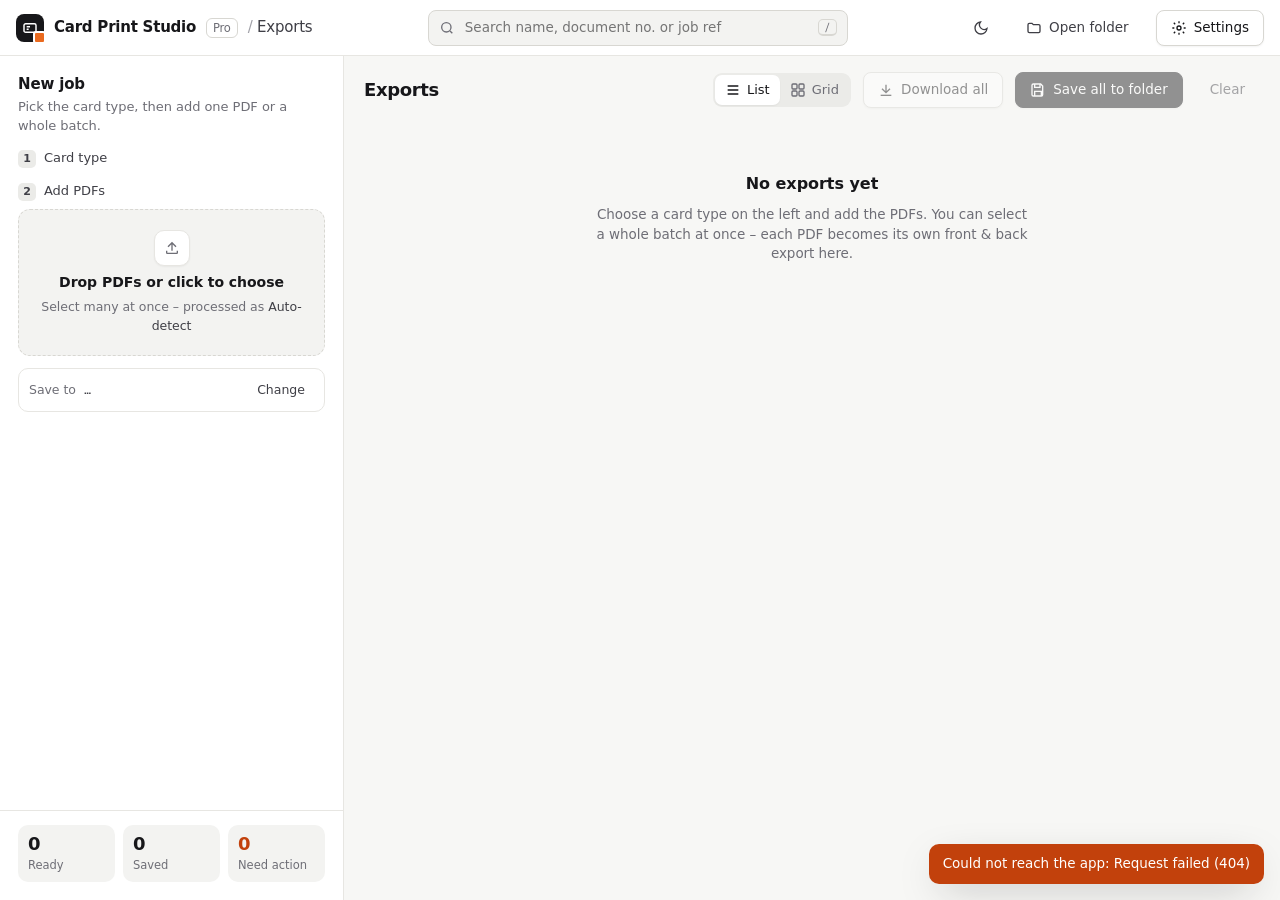
==== web/index.html @ 317885b3 "Card Print Studio: card makers, website, Epson/A4 printing plugins Customer documents, screenshots, " ====
<!doctype html>
<html lang="en">
<head>
<meta charset="utf-8">
<meta name="viewport" content="width=device-width, initial-scale=1">
<title>Card Print Studio</title>
<script>
  try { const t = localStorage.getItem('cps-theme'); if (t === 'light' || t === 'dark') document.documentElement.dataset.theme = t; } catch (e) {}
</script>
<link rel="preconnect" href="https://api.fontshare.com">
<link rel="stylesheet" href="https://api.fontshare.com/v2/css?f[]=general-sans@400,500,600&display=swap">
<link rel="preconnect" href="https://fonts.googleapis.com">
<link rel="stylesheet" href="https://fonts.googleapis.com/css2?family=Geist+Mono:wght@400;500&display=swap">
<style>
/* Card Print Studio - app shell.
   Neutral ink system, one brand accent (print orange) used for focus, active
   states and the brand mark only. 1px hairlines instead of heavy shadows,
   8px controls / 12px surfaces, General Sans + Geist Mono for numbers. */
:root {
  color-scheme: light;
  --bg: #f7f7f5; --surface: #ffffff; --surface-2: #f3f3f1; --surface-3: #ebebe8; --hover: #f5f5f3;
  --line: #e7e6e2; --line-2: #d8d7d2;
  --text: #17171a; --text-2: #3f3f46; --muted: #6e6e76; --faint: #a1a1a8;
  --primary: #17171a; --on-primary: #ffffff;
  --accent: #ea6a1f; --accent-soft: #fdf0e7; --ring: rgba(234, 106, 31, .35);
  --ok: #15803d; --err: #c2410c; --err-soft: #fff1ea; --warn: #a16207;
  --shadow-1: 0 1px 2px rgba(23, 23, 26, .05);
  --shadow-2: 0 1px 2px rgba(23, 23, 26, .04), 0 6px 20px -8px rgba(23, 23, 26, .14);
  --shadow-3: 0 12px 40px -12px rgba(23, 23, 26, .35);
  --font: "General Sans", ui-sans-serif, system-ui, "Segoe UI", sans-serif;
  --mono: "Geist Mono", ui-monospace, Consolas, monospace;
  --r-ctl: 8px; --r-sur: 12px;
}
@media (prefers-color-scheme: dark) { :root:not([data-theme="light"]) {
  color-scheme: dark;
  --bg: #0c0c0d; --surface: #141416; --surface-2: #1a1a1d; --surface-3: #232327; --hover: #1c1c20;
  --line: #26262b; --line-2: #34343a;
  --text: #ededee; --text-2: #d1d1d6; --muted: #9c9ca5; --faint: #6c6c74;
  --primary: #ededee; --on-primary: #111113;
  --accent: #f4812f; --accent-soft: #2b1a0f; --ring: rgba(244, 129, 47, .4);
  --ok: #4ade80; --err: #fb923c; --err-soft: #2a1710; --warn: #facc15;
  --shadow-1: 0 1px 0 rgba(0, 0, 0, .3); --shadow-2: 0 1px 0 rgba(0,0,0,.3), 0 8px 24px -10px rgba(0,0,0,.6); --shadow-3: 0 16px 48px -12px rgba(0,0,0,.8);
} }
:root[data-theme="dark"] {
  color-scheme: dark;
  --bg: #0c0c0d; --surface: #141416; --surface-2: #1a1a1d; --surface-3: #232327; --hover: #1c1c20;
  --line: #26262b; --line-2: #34343a;
  --text: #ededee; --text-2: #d1d1d6; --muted: #9c9ca5; --faint: #6c6c74;
  --primary: #ededee; --on-primary: #111113;
  --accent: #f4812f; --accent-soft: #2b1a0f; --ring: rgba(244, 129, 47, .4);
  --ok: #4ade80; --err: #fb923c; --err-soft: #2a1710; --warn: #facc15;
  --shadow-1: 0 1px 0 rgba(0, 0, 0, .3); --shadow-2: 0 1px 0 rgba(0,0,0,.3), 0 8px 24px -10px rgba(0,0,0,.6); --shadow-3: 0 16px 48px -12px rgba(0,0,0,.8);
}
* { box-sizing: border-box; }
html, body { margin: 0; height: 100%; }
body { background: var(--bg); color: var(--text); font: 14px/1.45 var(--font); letter-spacing: -.003em;
       -webkit-font-smoothing: antialiased; }
button, input { font: inherit; color: inherit; }
button { cursor: pointer; }
:focus-visible { outline: 2px solid var(--accent); outline-offset: 2px; }
.mono { font-family: var(--mono); font-feature-settings: "zero"; }
[hidden] { display: none !important; }
svg.i { width: 16px; height: 16px; flex: none; }

/* ---------- buttons ---------- */
.btn { display: inline-flex; align-items: center; justify-content: center; gap: 7px; height: 36px; padding: 0 14px;
       border-radius: var(--r-ctl); border: 1px solid var(--line-2); background: var(--surface); color: var(--text);
       font-weight: 500; font-size: 13.5px; white-space: nowrap; box-shadow: var(--shadow-1);
       transition: background .12s, border-color .12s, box-shadow .12s, transform .06s; }
.btn:hover { background: var(--hover); border-color: var(--line-2); }
.btn:active { transform: translateY(.5px); }
.btn.primary { background: var(--primary); color: var(--on-primary); border-color: var(--primary); }
.btn.primary:hover { opacity: .9; background: var(--primary); }
.btn.quiet { border-color: transparent; background: transparent; box-shadow: none; color: var(--text-2); }
.btn.quiet:hover { background: var(--surface-3); }
.btn.icon { width: 36px; padding: 0; }
.btn.lg { height: 40px; padding: 0 16px; font-size: 14px; }
.btn.lg.icon { width: 40px; }
.btn:disabled { opacity: .45; pointer-events: none; }
.kbd { font: 11px var(--mono); color: var(--muted); border: 1px solid var(--line-2); border-bottom-width: 2px; border-radius: 5px; padding: 0 5px; }

/* ---------- shell ---------- */
.app { height: 100vh; display: grid; grid-template-rows: 56px minmax(0, 1fr); }
.topbar { display: flex; align-items: center; gap: 12px; padding: 0 16px; border-bottom: 1px solid var(--line); background: var(--surface); }
.brand { display: flex; align-items: center; gap: 10px; font-weight: 600; font-size: 15px; letter-spacing: -.015em; min-width: 0; }
.mark { width: 28px; height: 28px; border-radius: 8px; background: var(--primary); display: grid; place-items: center; position: relative; flex: none; }
.mark::after { content: ""; position: absolute; right: -2px; bottom: -2px; width: 9px; height: 9px; border-radius: 3px; background: var(--accent); border: 2px solid var(--surface); }
.mark svg { width: 16px; height: 16px; color: var(--on-primary); }
.plan { font-size: 11.5px; font-weight: 500; color: var(--muted); border: 1px solid var(--line-2); border-radius: 6px; padding: 0 6px; line-height: 18px; }
.crumb { color: var(--faint); font-weight: 400; }
.crumb b { color: var(--text-2); font-weight: 500; }
.topbar .grow { flex: 1; }
.search { display: flex; align-items: center; gap: 8px; height: 36px; width: min(420px, 38vw); padding: 0 10px;
          border: 1px solid var(--line-2); border-radius: var(--r-ctl); background: var(--surface-2); color: var(--muted); }
.search input { flex: 1; min-width: 0; border: 0; outline: 0; background: transparent; color: var(--text); font-size: 13.5px; }
.search:focus-within { border-color: var(--accent); box-shadow: 0 0 0 3px var(--ring); background: var(--surface); }

.body { display: grid; grid-template-columns: 344px minmax(0, 1fr); min-height: 0; }
.side { border-right: 1px solid var(--line); background: var(--surface); overflow: auto; display: flex; flex-direction: column; }
.main { min-width: 0; min-height: 0; display: flex; flex-direction: column; }

/* ---------- side: new job ---------- */
.sec { padding: 18px 18px 6px; }
.sec h2 { margin: 0 0 2px; font-size: 15px; font-weight: 600; letter-spacing: -.01em; }
.sec .lead { margin: 0 0 14px; color: var(--muted); font-size: 13px; }
.step { display: flex; align-items: center; gap: 8px; margin: 14px 0 8px; font-size: 13px; font-weight: 500; color: var(--text-2); }
.step .n { width: 18px; height: 18px; border-radius: 5px; background: var(--surface-3); color: var(--text-2); display: grid; place-items: center; font-size: 11px; font-weight: 600; }
.auto { display: flex; align-items: center; gap: 12px; width: 100%; padding: 9px 10px; border-radius: 10px; border: 1px solid var(--line);
        background: var(--surface); text-align: left; position: relative; }
.auto .ic { width: 36px; height: 36px; border-radius: 9px; overflow: hidden; flex: none; }
.auto .ic svg { width: 36px; height: 36px; display: block; }
.auto b { display: block; font-size: 13.5px; font-weight: 600; }
.auto small { display: block; font-size: 12px; color: var(--muted); }
.group { margin: 12px 0 6px; font-size: 12px; color: var(--muted); }
.tiles { display: grid; grid-template-columns: repeat(3, minmax(0, 1fr)); gap: 8px; }
.tile { display: grid; justify-items: center; gap: 7px; padding: 10px 4px 9px; border-radius: 10px; border: 1px solid var(--line);
        background: var(--surface); position: relative; }
.tile .ic { width: 48px; height: 48px; border-radius: 12px; overflow: hidden; box-shadow: var(--shadow-1); }
.tile .ic svg { width: 48px; height: 48px; display: block; }
.tile b { font-size: 12.5px; font-weight: 600; line-height: 1.2; text-align: center; }
.tile:hover, .auto:hover { border-color: var(--line-2); background: var(--hover); }
.pick[aria-checked="true"] { border-color: var(--text); box-shadow: 0 0 0 1px var(--text); background: var(--surface); }
.pick .tick { position: absolute; top: 6px; right: 6px; width: 16px; height: 16px; border-radius: 50%; background: var(--text); color: var(--surface);
              display: none; place-items: center; }
.auto .tick { top: 50%; right: 10px; transform: translateY(-50%); }
.pick[aria-checked="true"] .tick { display: grid; }
.tick svg { width: 10px; height: 10px; }

.drop { display: grid; justify-items: center; gap: 6px; padding: 20px 14px; border: 1.5px dashed var(--line-2); border-radius: 12px;
        background: var(--surface-2); text-align: center; cursor: pointer; transition: border-color .12s, background .12s; }
.drop:hover, .drop.over { border-color: var(--accent); background: var(--accent-soft); }
.drop .up { width: 36px; height: 36px; border-radius: 10px; background: var(--surface); border: 1px solid var(--line); display: grid; place-items: center; box-shadow: var(--shadow-1); }
.drop b { font-weight: 600; font-size: 14px; }
.drop span { font-size: 12.5px; color: var(--muted); }
.drop .as { color: var(--text-2); font-weight: 500; }
.dest { display: flex; align-items: center; gap: 8px; margin-top: 12px; padding: 8px 10px; border: 1px solid var(--line); border-radius: 10px; font-size: 12.5px; }
.dest .p { flex: 1; min-width: 0; font: 12px var(--mono); color: var(--text-2); white-space: nowrap; overflow: hidden; text-overflow: ellipsis; direction: rtl; text-align: left; }
.dest .lbl { color: var(--muted); }
.auto-on { font-size: 11.5px; color: var(--ok); font-weight: 500; }
.session { margin-top: auto; padding: 14px 18px 18px; border-top: 1px solid var(--line); display: grid; grid-template-columns: repeat(3, 1fr); gap: 8px; }
.stat { padding: 8px 10px; border-radius: 10px; background: var(--surface-2); }
.stat b { display: block; font: 600 18px var(--font); letter-spacing: -.02em; }
.stat span { font-size: 11.5px; color: var(--muted); }
.stat.attn b { color: var(--err); }
button.stat { border: 0; text-align: left; }

/* ---------- main: toolbar ---------- */
.mhead { display: flex; align-items: center; gap: 12px; padding: 16px 20px 0; flex-wrap: wrap; }
.mhead h1 { margin: 0; font-size: 18px; font-weight: 600; letter-spacing: -.02em; }
.mhead .count { color: var(--muted); font-size: 13px; }
.mhead .grow { flex: 1; }
.tabs { display: flex; gap: 2px; padding: 12px 20px 0; border-bottom: 1px solid var(--line); overflow-x: auto; scrollbar-width: none; }
.tab { border: 0; background: none; padding: 8px 10px 10px; font-size: 13px; color: var(--muted); font-weight: 500; position: relative; white-space: nowrap;
       display: inline-flex; gap: 6px; align-items: center; border-radius: 6px 6px 0 0; }
.tab:hover { color: var(--text); }
.tab .c { font: 11.5px var(--mono); color: var(--faint); }
.tab[aria-selected="true"] { color: var(--text); }
.tab[aria-selected="true"]::after { content: ""; position: absolute; left: 8px; right: 8px; bottom: -1px; height: 2px; background: var(--text); border-radius: 2px; }
.seg { display: inline-flex; padding: 2px; border-radius: 9px; background: var(--surface-3); }
.seg button { border: 0; background: transparent; height: 30px; padding: 0 10px; border-radius: 7px; color: var(--muted); display: inline-flex; gap: 6px; align-items: center; font-size: 13px; font-weight: 500; }
.seg button[aria-pressed="true"] { background: var(--surface); color: var(--text); box-shadow: var(--shadow-1); }
.scroller { flex: 1; min-height: 0; overflow: auto; padding: 0 20px 24px; }

/* ---------- list (table) ---------- */
.table { margin-top: 12px; border: 1px solid var(--line); border-radius: var(--r-sur); background: var(--surface); overflow: hidden; box-shadow: var(--shadow-1); }
.cols, .row { display: grid; grid-template-columns: minmax(150px, 2fr) minmax(0, .9fr) minmax(150px, 1fr) minmax(142px, 1.1fr) 112px var(--acts-w, 312px); align-items: center; gap: 14px; padding: 0 14px; }
.cols { height: 36px; font-size: 12px; color: var(--muted); font-weight: 500; background: var(--surface-2); border-bottom: 1px solid var(--line); position: sticky; top: 0; z-index: 2; }
.row { min-height: 72px; border-bottom: 1px solid var(--line); }
.row:last-child { border-bottom: 0; }
.row:hover { background: var(--hover); }
.holder { display: flex; align-items: center; gap: 12px; min-width: 0; }
.ava { width: 40px; height: 40px; border-radius: 50%; flex: none; position: relative; background: var(--surface-3); display: grid; place-items: center;
       font-weight: 600; font-size: 14px; color: var(--text-2); }
.ava img { width: 100%; height: 100%; border-radius: 50%; object-fit: cover; display: block; }
.ava .tb { position: absolute; right: -3px; bottom: -3px; width: 18px; height: 18px; border-radius: 5px; overflow: hidden; box-shadow: 0 0 0 2px var(--surface); }
.ava .tb svg { width: 18px; height: 18px; display: block; }
.ava.sq { border-radius: 10px; overflow: hidden; }
.ava.sq svg { width: 40px; height: 40px; }
.who { min-width: 0; }
.who b { display: block; font-weight: 600; font-size: 14px; white-space: nowrap; overflow: hidden; text-overflow: ellipsis; }
.who b.unk { color: var(--muted); font-weight: 500; }
.who small { display: block; color: var(--muted); font-size: 12px; white-space: nowrap; overflow: hidden; text-overflow: ellipsis; }
.chip { max-width: 100%; overflow: hidden; display: inline-flex; align-items: center; gap: 6px; height: 22px; padding: 0 8px; border-radius: 6px; border: 1px solid var(--line); font-size: 12px; font-weight: 500; color: var(--text-2); background: var(--surface); white-space: nowrap; }
.chip i { width: 7px; height: 7px; border-radius: 2px; }
.docno { font: 13px var(--mono); color: var(--text-2); white-space: nowrap; overflow: hidden; text-overflow: ellipsis; display: block; }
.docno .l { font: 11.5px var(--font); color: var(--muted); margin-right: 6px; }
.ref { white-space: nowrap; max-width: 100%; overflow: hidden; display: inline-flex; align-items: center; gap: 4px; font: 12.5px var(--mono); color: var(--text-2); border: 0; background: none; padding: 2px 4px; margin-left: -4px; border-radius: 5px; }
.ref:hover { background: var(--surface-3); }
.ref svg { width: 12px; height: 12px; color: var(--faint); }
.when { font-size: 12.5px; color: var(--muted); white-space: nowrap; }
.acts { display: flex; gap: 6px; justify-content: flex-end; align-items: center; }
.saved-tag { font-size: 11.5px; color: var(--ok); font-weight: 500; display: inline-flex; align-items: center; gap: 4px; }

/* thumbnail with flip */
.flip { position: relative; aspect-ratio: 1016 / 638; perspective: 900px; border-radius: 6px; cursor: zoom-in; }
.flip .in { position: absolute; inset: 0; transform-style: preserve-3d; transition: transform .45s cubic-bezier(.2, .7, .2, 1); }
.flip.back .in { transform: rotateY(180deg); }
.flip .face { position: absolute; inset: 0; backface-visibility: hidden; border-radius: inherit; overflow: hidden; border: 1px solid var(--line); background: var(--surface-3); }
.flip .face img { width: 100%; height: 100%; object-fit: cover; display: block; }
.flip .face.b { transform: rotateY(180deg); }
.flip .tools { position: absolute; inset: auto 6px 6px auto; display: flex; gap: 4px; opacity: 0; transition: opacity .15s; z-index: 2; }
.flip:hover .tools, .flip:focus-within .tools { opacity: 1; }
@media (hover: none) { .flip .tools { opacity: 1; } }
.ft { height: 26px; padding: 0 8px; border-radius: 6px; border: 0; background: rgba(17, 17, 19, .78); color: #fff; font-size: 11.5px; font-weight: 500;
      display: inline-flex; align-items: center; gap: 5px; backdrop-filter: blur(6px); }
.ft:hover { background: rgba(17, 17, 19, .92); }
.ft svg { width: 13px; height: 13px; }
.side-tag { position: absolute; left: 6px; top: 6px; z-index: 2; height: 18px; padding: 0 6px; border-radius: 5px; font-size: 10.5px; font-weight: 600;
            background: rgba(17, 17, 19, .7); color: #fff; display: inline-flex; align-items: center; pointer-events: none; }
.row .flip { width: 112px; }
.flip.sheet { aspect-ratio: auto; height: 100%; }
.flip.sheet .face { background: #fff; }
.flip.sheet .face img { object-fit: contain; }
.row .flip.sheet { width: 112px; height: 70px; }
.gcard .flip.sheet { height: auto; aspect-ratio: 1016 / 638; }
.row .flip .tools { inset: auto 4px 4px auto; }
.row .flip .ft { height: 22px; padding: 0 6px; font-size: 11px; }
.row .flip .ft.zoom { display: none; }
.skel { background: linear-gradient(90deg, var(--surface-3), var(--surface-2), var(--surface-3)); background-size: 200% 100%; animation: sh 1.2s linear infinite; border-radius: 6px; }
@keyframes sh { to { background-position: -200% 0; } }
.row .skel.thumb { width: 112px; aspect-ratio: 1016 / 638; }
.skel.line { height: 10px; width: 70%; } .skel.line.s { width: 40%; margin-top: 6px; }

/* expanded row: rename & per-side */
.more { grid-column: 1 / -1; display: grid; grid-template-columns: repeat(2, minmax(0, 1fr)) auto; gap: 10px 14px; padding: 2px 0 14px 52px; align-items: end; }
.field { display: grid; gap: 4px; }
.field label { font-size: 12px; color: var(--muted); }
.name { display: flex; align-items: center; height: 36px; border: 1px solid var(--line-2); border-radius: var(--r-ctl); background: var(--surface); overflow: hidden; }
.name input { flex: 1; min-width: 0; border: 0; outline: 0; background: transparent; padding: 0 10px; font: 13px var(--mono); }
.name span { color: var(--faint); font: 12px var(--mono); padding: 0 6px 0 2px; }
.name .btn { height: 34px; border: 0; border-left: 1px solid var(--line); border-radius: 0; box-shadow: none; }
.name:focus-within { border-color: var(--accent); box-shadow: 0 0 0 3px var(--ring); }
.note { grid-column: 1 / -1; display: flex; gap: 10px; align-items: center; flex-wrap: wrap; padding: 0 0 14px 52px; }
.note.err { color: var(--err); }
.lock { display: flex; gap: 8px; flex-wrap: wrap; align-items: center; }
.lock input { height: 36px; border: 1px solid var(--line-2); border-radius: var(--r-ctl); padding: 0 10px; background: var(--surface); min-width: 200px; }
.lock input:focus { outline: 0; border-color: var(--accent); box-shadow: 0 0 0 3px var(--ring); }
.hint { color: var(--muted); font-size: 12px; }

/* ---------- grid ---------- */
.grid { margin-top: 14px; display: grid; grid-template-columns: repeat(auto-fill, minmax(320px, 1fr)); gap: 14px; align-items: stretch; }
.gcard { border: 1px solid var(--line); border-radius: var(--r-sur); background: var(--surface); box-shadow: var(--shadow-1); overflow: hidden;
         transition: box-shadow .15s, border-color .15s; }
.gcard:hover { box-shadow: var(--shadow-2); border-color: var(--line-2); }
.gcard .flip { margin: 10px 10px 0; border-radius: 8px; }
.gcard .skel.thumb { margin: 10px 10px 0; aspect-ratio: 1016 / 638; }
.gcard { display: flex; flex-direction: column; }
.gbody { padding: 12px; display: flex; flex-direction: column; gap: 10px; flex: 1; }
.gmeta { display: flex; align-items: center; gap: 8px; flex-wrap: nowrap; overflow: hidden; min-height: 24px; font-size: 12px; color: var(--muted); }
.gmeta > * { flex: none; } .gmeta .docno { flex: 0 1 auto; min-width: 0; }
.gref { min-height: 22px; display: flex; align-items: center; }
.gacts { display: flex; gap: 6px; }
.acts .btn.primary { min-width: 122px; }
.gacts { flex-wrap: nowrap; margin-top: auto; } .gacts .btn.primary { flex: 1; min-width: 0; }
.gacts .btn[data-act="save"] { width: 36px; padding: 0; flex: none; } .gacts .btn[data-act="save"] .lbl-s { display: none; }
.who small .ok { color: var(--ok); font-weight: 500; }
.gcard .more { grid-template-columns: 1fr; padding: 0 12px 12px; }
.rc-edit { grid-template-columns: repeat(auto-fill, minmax(220px, 1fr)); }
.rc-edit .text { font-size: 15px; }
.rc-rows { display: grid; gap: 6px; }
.rc-row { display: grid; grid-template-columns: 40px 1fr 130px auto; gap: 8px; align-items: end; }
.rc-row .rc-no { align-self: center; font-size: 13px; color: var(--muted, #888); }
.rc-who small { display: block; font-size: 12px; color: var(--muted, #888); margin-bottom: 2px; overflow: hidden; text-overflow: ellipsis; white-space: nowrap; }
.rc-mv { display: flex; gap: 4px; }
@media (max-width: 560px) { .rc-row { grid-template-columns: 34px 1fr; } .rc-row .rc-dob, .rc-row .rc-mv { grid-column: 2; } }
.gcard .note { padding: 0 12px 12px; }

/* ---------- empty ---------- */
.empty { margin: 48px auto; max-width: 440px; text-align: center; display: grid; justify-items: center; gap: 10px; }
.empty .icons { display: flex; gap: 8px; margin-bottom: 6px; }
.empty .icons span { width: 40px; height: 40px; border-radius: 11px; overflow: hidden; box-shadow: var(--shadow-1); }
.empty .icons svg { width: 40px; height: 40px; display: block; }
.empty h3 { margin: 0; font-size: 16px; font-weight: 600; }
.empty p { margin: 0; color: var(--muted); font-size: 13.5px; }

/* ---------- overlays ---------- */
.overlay { position: fixed; inset: 0; z-index: 50; display: none; place-items: center; padding: 20px; background: rgba(10, 10, 12, .55); backdrop-filter: blur(3px); }
.overlay.open { display: grid; }
.dialog { width: min(560px, 100%); max-height: calc(100vh - 40px); overflow: auto; background: var(--surface); border: 1px solid var(--line); border-radius: 14px; box-shadow: var(--shadow-3); }
.dhead { display: flex; align-items: center; gap: 8px; padding: 14px 16px; border-bottom: 1px solid var(--line); }
.dhead h3 { margin: 0; flex: 1; font-size: 15px; font-weight: 600; }
.dbody { padding: 16px; display: grid; gap: 18px; }
.dfoot { padding: 12px 16px; border-top: 1px solid var(--line); display: flex; justify-content: flex-end; gap: 8px; }
.dbody .t { font-weight: 600; font-size: 13.5px; margin-bottom: 4px; display: block; }
.text { width: 100%; height: 36px; border: 1px solid var(--line-2); border-radius: var(--r-ctl); padding: 0 10px; background: var(--surface); outline: 0; }
.text:focus { border-color: var(--accent); box-shadow: 0 0 0 3px var(--ring); }
.text.mono { font: 13px var(--mono); }
.rowf { display: flex; gap: 8px; } .rowf .text { flex: 1; min-width: 0; }
.tokens { display: flex; flex-wrap: wrap; gap: 6px; margin-top: 8px; }
.token { font: 12px var(--mono); padding: 3px 7px; border-radius: 6px; border: 1px solid var(--line-2); background: var(--surface-2); }
.token:hover { border-color: var(--text); }
.token.reset { font-family: var(--font); color: var(--accent); }
.sw { display: flex; align-items: center; justify-content: space-between; gap: 16px; }
.sw input { appearance: none; width: 38px; height: 22px; border-radius: 99px; background: var(--line-2); position: relative; flex: none; cursor: pointer; transition: background .15s; }
.sw input::after { content: ""; position: absolute; top: 3px; left: 3px; width: 16px; height: 16px; border-radius: 50%; background: #fff; transition: left .15s; box-shadow: 0 1px 2px rgba(0,0,0,.25); }
.sw input:checked { background: var(--text); } .sw input:checked::after { left: 19px; }
.lightbox .dialog { width: min(1040px, 100%); background: var(--surface); padding: 0; }
.lb-img { padding: 14px; background: var(--surface-2); }
.lb-img img { max-height: calc(100vh - 140px); object-fit: contain; margin: 0 auto; width: 100%; display: block; border-radius: 8px; box-shadow: var(--shadow-2); }
.toasts { position: fixed; right: 16px; bottom: 16px; display: grid; gap: 8px; z-index: 60; }
.toast { display: flex; align-items: center; gap: 12px; padding: 10px 14px; border-radius: 10px; background: var(--text); color: var(--surface);
         font-size: 13.5px; box-shadow: var(--shadow-3); animation: up .18s ease; max-width: 420px; }
.toast.err { background: var(--err); color: #fff; }
.toast button { border: 0; background: none; color: inherit; font-weight: 600; text-decoration: underline; text-decoration-color: var(--accent); padding: 0; }
@keyframes up { from { transform: translateY(6px); opacity: 0; } }
.spin { width: 14px; height: 14px; border: 2px solid var(--line-2); border-top-color: var(--text); border-radius: 50%; animation: spin .8s linear infinite; }
@keyframes spin { to { transform: rotate(360deg); } }
.status { display: inline-flex; align-items: center; gap: 6px; font-size: 12.5px; color: var(--muted); }

/* ---------- plugins ---------- */
a.btn { text-decoration: none; }
.has-plugins .row .acts .btn[data-act="save"] { width: 40px; padding: 0; }
.has-plugins .row .acts .btn[data-act="save"] .lbl-s { display: none; }
.plugins { display: grid; gap: 10px; }
.plug { border: 1px solid var(--line); border-radius: 10px; padding: 12px; display: grid; gap: 10px; }
.plug-head { display: flex; gap: 12px; align-items: flex-start; justify-content: space-between; }
.plug-head b { font-size: 13.5px; } .plug-head p { margin: 2px 0 0; font-size: 12.5px; color: var(--muted); }
.plug-err { color: var(--err); font-size: 12.5px; }
.plug-panel:empty { display: none; }
.plug-panel { border-top: 1px solid var(--line); padding-top: 10px; display: grid; gap: 10px; }

/* ---------- responsive ---------- */
@media (max-width: 1280px) {
  .cols, .row { grid-template-columns: minmax(150px, 2fr) minmax(0, 1fr) minmax(150px, 1fr) 112px var(--acts-w, 312px); }
  .c-ref { display: none !important; }
  .who .refline { display: block; }
}
.who .refline { display: none; }
@media (max-width: 1200px) {
  .cols, .row { grid-template-columns: minmax(150px, 1.6fr) minmax(150px, 1fr) 112px calc(var(--acts-w, 312px) - 50px); }
  .c-type { display: none !important; }
  .c-when { display: none !important; }
  .acts .btn .lbl-s { display: none; }
}
@media (max-width: 900px) {
  html, body { height: auto; }
  .app { height: auto; display: block; }
  .body { display: block; }
  .side { border-right: 0; border-bottom: 1px solid var(--line); }
  .session { margin-top: 0; }
  .scroller { overflow: visible; }
  .topbar .search { display: none; }
  .crumb { display: none; }
}
@media (max-width: 700px) {
  .cols { display: none; }
  .row { grid-template-columns: minmax(0, 1fr) auto; gap: 10px; padding: 12px; }
  .row .c-type, .row .c-doc { display: none; }
  .row .c-prev { grid-row: 1 / span 2; grid-column: 2; }
  .row .acts { grid-column: 1 / -1; justify-content: flex-start; }
  .more, .note { grid-template-columns: 1fr; padding-left: 0; }
  .mhead .btn .lbl, .topbar .btn .lbl { display: none; }
  .scroller, .mhead, .tabs { padding-left: 12px; padding-right: 12px; }
}
@media (max-width: 1600px) {
  .has-plugins .cols, .has-plugins .row { grid-template-columns: minmax(150px, 2fr) minmax(150px, 1fr) minmax(142px, 1.1fr) 112px var(--acts-w, 312px); }
  .has-plugins .c-type { display: none !important; }
}
@media (max-width: 1280px) {
  .has-plugins .cols, .has-plugins .row { grid-template-columns: minmax(120px, 2fr) minmax(140px, 1fr) 112px calc(var(--acts-w, 312px) - 80px); }
}
@media (max-width: 700px) { .has-plugins .row { grid-template-columns: minmax(0, 1fr) auto; } }
@media (prefers-reduced-motion: reduce) { .flip .in, .skel, .spin { transition: none; animation: none; } }
</style>
</head>
<body>
<div class="app">
  <header class="topbar">
    <div class="brand">
      <span class="mark"><svg viewBox="0 0 24 24" fill="none" stroke="currentColor" stroke-width="2.2"><rect x="3" y="5.5" width="18" height="13" rx="2.5"/><path d="M7 10h5M7 14h3"/></svg></span>
      Card Print Studio <span class="plan">Pro</span>
      <span class="crumb">/ <b>Exports</b></span>
    </div>
    <div class="grow"></div>
    <label class="search"><svg class="i" viewBox="0 0 24 24" fill="none" stroke="currentColor" stroke-width="2"><circle cx="11" cy="11" r="7"/><path d="M20 20l-3.5-3.5"/></svg>
      <input id="search" placeholder="Search name, document no. or job ref" spellcheck="false" aria-label="Search exports"><span class="kbd">/</span></label>
    <div class="grow"></div>
    <button class="btn quiet icon" id="themeBtn" aria-label="Switch light or dark mode"><svg class="i" id="themeIc" viewBox="0 0 24 24" fill="none" stroke="currentColor" stroke-width="2"><path d="M21 12.8A9 9 0 1 1 11.2 3a7 7 0 0 0 9.8 9.8z"/></svg></button>
    <button class="btn quiet" id="openFolderBtn"><svg class="i" viewBox="0 0 24 24" fill="none" stroke="currentColor" stroke-width="2"><path d="M3 7a2 2 0 0 1 2-2h4l2 2h8a2 2 0 0 1 2 2v8a2 2 0 0 1-2 2H5a2 2 0 0 1-2-2z"/></svg><span class="lbl">Open folder</span></button>
    <button class="btn" id="settingsBtn"><svg class="i" viewBox="0 0 24 24" fill="none" stroke="currentColor" stroke-width="2"><circle cx="12" cy="12" r="3"/><path d="M12 2v3M12 19v3M4.2 4.2l2.1 2.1M17.7 17.7l2.1 2.1M2 12h3M19 12h3M4.2 19.8l2.1-2.1M17.7 6.3l2.1-2.1"/></svg><span class="lbl">Settings</span></button>
  </header>

  <div class="body">
    <aside class="side" aria-label="New job">
      <div class="sec">
        <h2>New job</h2>
        <p class="lead">Pick the card type, then add one PDF or a whole batch.</p>
        <div class="step"><span class="n">1</span>Card type</div>
        <div id="types" role="radiogroup" aria-label="Card type"></div>
        <div id="rcBox" hidden style="margin:12px 0 0">
          <label class="t" for="rcNo" style="display:block;font-size:13px;font-weight:500;margin-bottom:4px">Rice card (RC) number</label>
          <input class="text mono" id="rcNo" inputmode="numeric" placeholder="10-digit RC number" autocomplete="off">
          <p class="hint" style="margin:4px 0 0">Members, shop and district come from AePDS. Upload the <b>head of family's</b> e-Aadhaar for the photo, DOB and address.</p>
        </div>
        <div class="step"><span class="n">2</span>Add PDFs</div>
        <label class="drop" id="drop">
          <input type="file" id="fileInput" accept="application/pdf,.pdf" multiple hidden>
          <span class="up"><svg class="i" viewBox="0 0 24 24" fill="none" stroke="currentColor" stroke-width="2"><path d="M12 16V4M6 10l6-6 6 6"/><path d="M4 16v3a1 1 0 0 0 1 1h14a1 1 0 0 0 1-1v-3"/></svg></span>
          <b>Drop PDFs or click to choose</b>
          <span>Select many at once &ndash; processed as <span class="as" id="chosenType">Auto-detect</span></span>
        </label>
        <div class="dest">
          <span class="lbl">Save to</span><span class="p" id="destPath">…</span>
          <span class="auto-on" id="autoPill" hidden>Auto-save</span>
          <button class="btn quiet" id="changeDest" style="height:26px;padding:0 8px;font-size:12.5px">Change</button>
        </div>
      </div>
      <div class="session" aria-label="This session">
        <div class="stat"><b id="stReady">0</b><span>Ready</span></div>
        <div class="stat"><b id="stSaved">0</b><span>Saved</span></div>
        <button class="stat attn" id="stAttnBtn" title="Show items that need attention"><b id="stAttn">0</b><span>Need action</span></button>
      </div>
    </aside>

    <main class="main">
      <div class="mhead">
        <h1>Exports</h1><span class="count" id="count"></span>
        <div class="grow"></div>
        <div class="seg" role="group" aria-label="View">
          <button data-view="rows" aria-pressed="true"><svg class="i" viewBox="0 0 24 24" fill="none" stroke="currentColor" stroke-width="2"><path d="M4 6h16M4 12h16M4 18h16"/></svg>List</button>
          <button data-view="cards" aria-pressed="false"><svg class="i" viewBox="0 0 24 24" fill="none" stroke="currentColor" stroke-width="2"><rect x="3" y="3" width="7.5" height="7.5" rx="1.5"/><rect x="13.5" y="3" width="7.5" height="7.5" rx="1.5"/><rect x="3" y="13.5" width="7.5" height="7.5" rx="1.5"/><rect x="13.5" y="13.5" width="7.5" height="7.5" rx="1.5"/></svg>Grid</button>
        </div>
        <button class="btn" id="zipAll"><svg class="i" viewBox="0 0 24 24" fill="none" stroke="currentColor" stroke-width="2"><path d="M12 4v12M6 10l6 6 6-6"/><path d="M4 20h16"/></svg><span class="lbl">Download all</span></button>
        <button class="btn primary" id="saveAll"><svg class="i" viewBox="0 0 24 24" fill="none" stroke="currentColor" stroke-width="2"><path d="M5 3h11l3 3v13a2 2 0 0 1-2 2H5a2 2 0 0 1-2-2V5a2 2 0 0 1 2-2z"/><path d="M7 3v5h8V3M7 21v-7h10v7"/></svg><span class="lbl">Save all to folder</span></button>
        <button class="btn quiet" id="clearAll" title="Remove finished items from this list (files on disk are kept)">Clear</button>
      </div>
      <nav class="tabs" id="tabs" role="tablist" aria-label="Filter by card type"></nav>
      <div class="scroller" id="scroller">
        <div id="results"></div>
        <div class="empty" id="empty">
          <div class="icons" id="emptyIcons"></div>
          <h3>No exports yet</h3>
          <p>Choose a card type on the left and add the PDFs. You can select a whole batch at once &ndash; each PDF becomes its own front &amp; back export here.</p>
        </div>
      </div>
    </main>
  </div>
</div>

<!-- settings -->
<div class="overlay" id="settings">
  <div class="dialog" role="dialog" aria-modal="true" aria-labelledby="setTitle">
    <div class="dhead"><h3 id="setTitle">Settings</h3><button class="btn quiet icon" data-close aria-label="Close"><svg class="i" viewBox="0 0 24 24" fill="none" stroke="currentColor" stroke-width="2"><path d="M6 6l12 12M18 6L6 18"/></svg></button></div>
    <div class="dbody">
      <div><label class="t" for="sFolder">Save location</label>
        <div class="rowf"><input class="text mono" id="sFolder" spellcheck="false"><button class="btn" id="browseBtn">Browse…</button></div>
        <p class="hint">&ldquo;Save&rdquo; writes files here. &ldquo;Download&rdquo; uses your browser&rsquo;s Downloads folder.</p></div>
      <div class="sw"><div><label class="t" for="sAuto">Auto-save after processing</label><p class="hint" style="margin:0">Every finished card is saved to the folder above straight away.</p></div><input type="checkbox" id="sAuto"></div>
      <div><label class="t" for="sPattern">File name pattern</label>
        <input class="text mono" id="sPattern" spellcheck="false">
        <div class="tokens">
          <button class="token" data-t="{type}">{type}</button><button class="token" data-t="{name}">{name}</button>
          <button class="token" data-t="{id4}">{id4}</button><button class="token" data-t="{side}">{side}</button>
          <button class="token" data-t="{ref}">{ref}</button><button class="token" data-t="{date}">{date}</button>
          <button class="token" data-t="{file}">{file}</button><button class="token reset" data-reset="1">Reset</button>
        </div>
        <p class="hint">Example: <b class="mono" id="patPreview"></b><br>{type} DL / VOTER / AADHAR_PVC / PAN / RC &ensp; {name} holder &ensp; {id4} last 4 of the document no. &ensp; {ref} job ref</p></div>
      <div><span class="t">File extension</span><div class="seg" id="sExt"><button data-v=".jpeg">.jpeg</button><button data-v=".jpg">.jpg</button></div></div>
      <div><span class="t">Plugins</span><p class="hint" style="margin:0 0 8px">Optional features. Switch them on or off here; delete a folder in <span class="mono">plugins/</span> to remove one completely.</p>
        <div class="plugins" id="pluginList"><span class="hint">No plugins installed.</span></div></div>
    </div>
    <div class="dfoot"><button class="btn" data-close>Cancel</button><button class="btn primary" id="saveSettings">Save settings</button></div>
  </div>
</div>

<!-- preview -->
<div class="overlay lightbox" id="lightbox">
  <div class="dialog" role="dialog" aria-modal="true" aria-labelledby="lbTitle">
    <div class="dhead"><h3 id="lbTitle"></h3>
      <div class="seg" id="lbSides"><button data-s="Front">Front</button><button data-s="Back">Back</button></div>
      <button class="btn" id="lbDl"><svg class="i" viewBox="0 0 24 24" fill="none" stroke="currentColor" stroke-width="2"><path d="M12 4v12M6 10l6 6 6-6"/><path d="M4 20h16"/></svg>Download</button>
      <button class="btn quiet icon" data-close aria-label="Close"><svg class="i" viewBox="0 0 24 24" fill="none" stroke="currentColor" stroke-width="2"><path d="M6 6l12 12M18 6L6 18"/></svg></button></div>
    <div class="lb-img"><img id="lbImg" alt=""></div>
  </div>
</div>

<div class="toasts" id="toasts" aria-live="polite"></div>

<script>
const $ = s => document.querySelector(s);
const esc = s => String(s ?? '').replace(/[&<>"']/g, c => ({'&':'&amp;','<':'&lt;','>':'&gt;','"':'&quot;',"'":'&#39;'}[c]));
const store = { get(k) { try { return localStorage.getItem(k); } catch (e) { return null; } },
                set(k, v) { try { localStorage.setItem(k, v); } catch (e) {} } };
let settings = {}, cardType = 'auto', jobs = [], query = '', tab = 'all';
let view = store.get('cps-view2') === 'cards' ? 'cards' : 'rows';

const ICON = {
  auto: `<svg viewBox="0 0 64 64" aria-hidden="true"><defs><linearGradient id="gAu" x1="0" y1="0" x2="1" y2="1"><stop offset="0" stop-color="#e0e7ff"/><stop offset="1" stop-color="#a5b4fc"/></linearGradient></defs>
    <rect width="64" height="64" rx="15" fill="url(#gAu)"/>
    <path d="M17 47L39 25" stroke="#3730a3" stroke-width="5.5" stroke-linecap="round"/><path d="M36 28l3-3" stroke="#fff" stroke-width="5.5" stroke-linecap="round"/>
    <g fill="#3730a3"><path d="M46 12l2.2 5.3 5.3 2.2-5.3 2.2L46 27l-2.2-5.3-5.3-2.2 5.3-2.2z"/><path d="M52 33l1.2 2.8 2.8 1.2-2.8 1.2L52 41l-1.2-2.8-2.8-1.2 2.8-1.2z"/><path d="M24 14l1 2.4 2.4 1-2.4 1-1 2.4-1-2.4-2.4-1 2.4-1z"/></g></svg>`,
  dl: `<svg viewBox="0 0 64 64" aria-hidden="true"><defs><linearGradient id="gDl" x1="0" y1="0" x2="1" y2="1"><stop offset="0" stop-color="#3b82f6"/><stop offset="1" stop-color="#1d4ed8"/></linearGradient></defs>
    <rect width="64" height="64" rx="15" fill="url(#gDl)"/>
    <circle cx="32" cy="32" r="19" fill="none" stroke="#fff" stroke-width="5"/>
    <path d="M14.5 30.5L27 33.5M49.5 30.5L37 33.5M32 39v12" stroke="#fff" stroke-width="5" stroke-linecap="round"/>
    <circle cx="32" cy="33.5" r="6" fill="#fff"/><circle cx="32" cy="33.5" r="2.2" fill="#1d4ed8"/></svg>`,
  rc: `<svg viewBox="0 0 64 64" aria-hidden="true"><defs><linearGradient id="gRc" x1="0" y1="0" x2="1" y2="1"><stop offset="0" stop-color="#14b8a6"/><stop offset="1" stop-color="#0f766e"/></linearGradient></defs>
    <rect width="64" height="64" rx="15" fill="url(#gRc)"/>
    <path d="M12 37q0-6 5-7l4.5-9.5Q23 17 27 17h10q4 0 5.5 3.5L47 30q5 1 5 7v6q0 2-2 2H14q-2 0-2-2z" fill="#fff"/>
    <path d="M24.5 21.5h15l3.2 8H21.3z" fill="#0f766e"/>
    <circle cx="19" cy="37.5" r="3" fill="#0f766e"/><circle cx="45" cy="37.5" r="3" fill="#0f766e"/>
    <rect x="26" y="36" width="12" height="3.4" rx="1.2" fill="#0f766e"/>
    <rect x="15" y="44" width="8" height="7" rx="2" fill="#fff"/><rect x="41" y="44" width="8" height="7" rx="2" fill="#fff"/></svg>`,
  voter: `<svg viewBox="0 0 64 64" aria-hidden="true"><defs><linearGradient id="gVo" x1="0" y1="0" x2="0" y2="1"><stop offset="0" stop-color="#ffedd5"/><stop offset="1" stop-color="#fdba74"/></linearGradient></defs>
    <rect width="64" height="64" rx="15" fill="url(#gVo)"/>
    <rect x="23" y="7" width="12" height="34" rx="6" fill="#f2c28f" stroke="#b9773f" stroke-width="1.4"/>
    <rect x="25.2" y="9" width="7.6" height="9" rx="3.8" fill="#fde4e8" stroke="#d9a3a9" stroke-width=".8"/>
    <path d="M29 11.5v14" stroke="#4c1d95" stroke-width="3.4" stroke-linecap="round"/>
    <rect x="21" y="33" width="27" height="24" rx="9" fill="#f2c28f" stroke="#b9773f" stroke-width="1.4"/>
    <path d="M35 40h9M35 45.5h9M35 51h7" stroke="#b9773f" stroke-width="1.4" stroke-linecap="round"/>
    <ellipse cx="25" cy="45" rx="8.5" ry="4.6" fill="#f5cd9f" stroke="#b9773f" stroke-width="1.4"/></svg>`,
  pan: `<svg viewBox="0 0 64 64" aria-hidden="true"><defs><linearGradient id="gPa" x1="0" y1="0" x2="1" y2="1"><stop offset="0" stop-color="#6366f1"/><stop offset="1" stop-color="#3730a3"/></linearGradient></defs>
    <rect width="64" height="64" rx="15" fill="url(#gPa)"/>
    <path d="M17 9h21l9 9v37H17z" fill="#fff"/><path d="M38 9v9h9z" fill="#c7d2fe"/>
    <text x="32" y="38" text-anchor="middle" font-family="Segoe UI, Arial, sans-serif" font-size="23" font-weight="800" fill="#3730a3">&#8377;</text>
    <rect x="22" y="43" width="20" height="2.8" rx="1.4" fill="#a5b4fc"/><rect x="22" y="48.5" width="13" height="2.8" rx="1.4" fill="#a5b4fc"/></svg>`,
  aadhaar: `<svg viewBox="0 0 64 64" aria-hidden="true"><defs><linearGradient id="gAa2" x1="0" y1="0" x2="0" y2="1"><stop offset="0" stop-color="#fff4dc"/><stop offset=".55" stop-color="#ffffff"/><stop offset="1" stop-color="#e3f4e3"/></linearGradient></defs>
    <rect width="64" height="64" rx="15" fill="url(#gAa2)"/>
    <image href="/img/aadhaar.png" x="5" y="11" width="54" height="42" preserveAspectRatio="xMidYMid meet"/></svg>`,
};


ICON.ration = `<svg viewBox="0 0 64 64" aria-hidden="true"><defs><linearGradient id="gRa" x1="0" y1="0" x2="0" y2="1"><stop offset="0" stop-color="#fde68a"/><stop offset="1" stop-color="#f59e0b"/></linearGradient></defs>
    <rect width="64" height="64" rx="15" fill="url(#gRa)"/><path d="M12 33h40q-2 17-20 17T12 33z" fill="#c2410c"/>
    <g fill="#fff"><ellipse cx="22" cy="28" rx="3" ry="5" transform="rotate(-25 22 28)"/><ellipse cx="30" cy="25" rx="3" ry="5"/><ellipse cx="38" cy="26" rx="3" ry="5" transform="rotate(20 38 26)"/><ellipse cx="45" cy="29" rx="3" ry="5" transform="rotate(35 45 29)"/><ellipse cx="34" cy="31" rx="3" ry="4.5" transform="rotate(-10 34 31)"/></g>
    <rect x="12" y="31" width="40" height="4" rx="2" fill="#9a3412"/></svg>`;
ICON.aadhaar_lam = ICON.aadhaar.replace('</svg>', '<rect x="34" y="44" width="26" height="16" rx="4" fill="#65a30d"/><text x="47" y="56" text-anchor="middle" font-family="Segoe UI, Arial" font-size="11" font-weight="800" fill="#fff">A4</text></svg>');
const TYPE_INFO = {
  auto:    {name: 'Auto-detect',     short: 'Auto-detect', sub: 'Recognises every card type'},
  aadhaar: {name: 'Aadhaar PVC',     short: 'Aadhaar',     dot: '#16a34a', sub: 'e-Aadhaar letter, locked or not'},
  ration:  {name: 'Ration Card',     short: 'Ration Card', dot: '#c2410c', sub: 'Head of family\'s e-Aadhaar + RC number (members from AePDS)'},
  aadhaar_lam: {name: 'Aadhaar Laminated', short: 'Aadhaar A4', dot: '#65a30d', sub: 'A4 sheets for lamination: Full, Both and Small, with the green tick + timestamp'},
  pan:     {name: 'PAN Card',        short: 'PAN',         dot: '#4f46e5', sub: 'e-PAN or Instant e-PAN'},
  voter:   {name: 'Voter ID',        short: 'Voter ID',    dot: '#ea580c', sub: 'e-EPIC sheet'},
  dl:      {name: 'Driving Licence', short: 'Driving Licence', dot: '#2563eb', sub: '2-page DL PDF'},
  rc:      {name: 'Vehicle RC',      short: 'Vehicle RC',  dot: '#0d9488', sub: '2-page RC PDF'},
};
const typeName = k => (TYPE_INFO[k] || {}).name || k;
const CATS = [['Identity', ['aadhaar', 'aadhaar_lam', 'pan', 'voter', 'ration']], ['Vehicle', ['dl', 'rc']]];
const SVG = {
  down: '<svg class="i" viewBox="0 0 24 24" fill="none" stroke="currentColor" stroke-width="2"><path d="M12 4v12M6 10l6 6 6-6"/><path d="M4 20h16"/></svg>',
  save: '<svg class="i" viewBox="0 0 24 24" fill="none" stroke="currentColor" stroke-width="2"><path d="M5 3h11l3 3v13a2 2 0 0 1-2 2H5a2 2 0 0 1-2-2V5a2 2 0 0 1 2-2z"/><path d="M7 3v5h8V3M7 21v-7h10v7"/></svg>',
  more: '<svg class="i" viewBox="0 0 24 24" fill="currentColor"><circle cx="5" cy="12" r="1.8"/><circle cx="12" cy="12" r="1.8"/><circle cx="19" cy="12" r="1.8"/></svg>',
  x: '<svg class="i" viewBox="0 0 24 24" fill="none" stroke="currentColor" stroke-width="2"><path d="M6 6l12 12M18 6L6 18"/></svg>',
  flip: '<svg viewBox="0 0 24 24" fill="none" stroke="currentColor" stroke-width="2"><path d="M4 9h13l-3-3M20 15H7l3 3"/></svg>',
  zoom: '<svg viewBox="0 0 24 24" fill="none" stroke="currentColor" stroke-width="2"><path d="M4 9V4h5M20 9V4h-5M4 15v5h5M20 15v5h-5"/></svg>',
  copy: '<svg viewBox="0 0 24 24" fill="none" stroke="currentColor" stroke-width="2"><rect x="8" y="8" width="12" height="12" rx="2"/><path d="M16 8V5a1 1 0 0 0-1-1H5a1 1 0 0 0-1 1v10a1 1 0 0 0 1 1h3"/></svg>',
  check: '<svg viewBox="0 0 24 24" fill="none" stroke="currentColor" stroke-width="3.2"><path d="M5 12.5l4.5 4.5L19 7.5"/></svg>',
  sun: '<path d="M12 3v2M12 19v2M5 5l1.4 1.4M17.6 17.6L19 19M3 12h2M19 12h2M5 19l1.4-1.4M17.6 6.4L19 5"/><circle cx="12" cy="12" r="4"/>',
  moon: '<path d="M21 12.8A9 9 0 1 1 11.2 3a7 7 0 0 0 9.8 9.8z"/>',
};

/* ---------- helpers ---------- */
function today() { const d = new Date(), p = n => String(n).padStart(2, '0'); return `${d.getFullYear()}-${p(d.getMonth() + 1)}-${p(d.getDate())}`; }
function stamp() { const d = new Date(), p = n => String(n).padStart(2, '0'); return `${today()}_${p(d.getHours())}${p(d.getMinutes())}`; }
function toast(msg, opts = {}) {
  const t = document.createElement('div'); t.className = 'toast' + (opts.error ? ' err' : '');
  t.innerHTML = `<span>${esc(msg)}</span>` + (opts.action ? `<button>${esc(opts.action)}</button>` : '');
  if (opts.action) t.querySelector('button').onclick = () => { opts.onAction(); t.remove(); };
  $('#toasts').appendChild(t); setTimeout(() => t.remove(), opts.error ? 7000 : 4500);
}
async function api(url, body) {
  const r = await fetch(url, body === undefined ? {} : {method: 'POST', headers: {'Content-Type': 'application/json'}, body: JSON.stringify(body)});
  const data = await r.json().catch(() => ({}));
  if (!r.ok) throw new Error(data.error || `Request failed (${r.status})`);
  return data;
}

/* ---------- plugin host API ---------- */
const CPS = window.CPS = {
  api, toast, esc, SVG,
  rowActions: [], settingsPanels: {},
  registerRowAction(a) { this.rowActions.push(a); document.body.classList.add('has-plugins'); document.documentElement.style.setProperty('--acts-w', (312 + 100 * this.rowActions.length - 56) + 'px'); render(); },
  registerSettingsPanel(id, fn) { this.settingsPanels[id] = fn; },
  jobView(j) { return {pdf: !!j.pdf, job: j.job, ref: j.ref, source: j.source, sides: [...(j.sides || [])], names: {...j.names}, details: {...(j.details || {})}, type: typeOf(j)}; },
};
let PLUGINS = [];
async function loadPlugins() {
  try { PLUGINS = await api('/api/plugins'); } catch { PLUGINS = []; }
  for (const p of PLUGINS) if (p.enabled && p.ui) {
    const sc = document.createElement('script'); sc.src = `/plugins/${p.id}/ui.js`; document.body.appendChild(sc);
  }
}
function renderPlugins() {
  const box = $('#pluginList');
  if (!PLUGINS.length) { box.innerHTML = '<span class="hint">No plugins installed.</span>'; return; }
  box.innerHTML = PLUGINS.map(p => `<div class="plug"><div class="plug-head"><div><b>${esc(p.name)}</b> <span class="hint mono">${esc(p.version)}</span><p>${esc(p.description)}</p>
      ${p.error ? `<div class="plug-err">Could not load: ${esc(p.error)}</div>` : ''}</div>
      <label class="sw"><input type="checkbox" data-plugin="${esc(p.id)}" ${p.enabled ? 'checked' : ''} ${p.error ? 'disabled' : ''} aria-label="Enable ${esc(p.name)}"></label></div>
      <div class="plug-panel" id="pp-${esc(p.id)}"></div></div>`).join('');
  for (const p of PLUGINS) { const fn = CPS.settingsPanels[p.id]; if (p.enabled && fn) try { fn($('#pp-' + p.id)); } catch (e) { console.error(e); } }
  box.querySelectorAll('input[data-plugin]').forEach(i => i.onchange = async () => {
    try { await api('/api/plugins/' + i.dataset.plugin, {enabled: i.checked}); toast(`${i.checked ? 'Enabled' : 'Disabled'} – reloading…`); setTimeout(() => location.reload(), 700); }
    catch (e) { toast(e.message, {error: true}); }
  });
}

/* ---------- names (mirror of card_details.export_name) ---------- */
const DEFAULT_PATTERN = '{type}_{name}_{id4}_{side}';
const slug = (v, upper = true) => { const x = String(v || '').trim().replace(/[^A-Za-z0-9]+/g, '-').replace(/-{2,}/g, '-').replace(/^-|-$/g, '');
  return (upper ? x.toUpperCase() : x).slice(0, 28).replace(/-$/, ''); };
function applyPattern(pattern, j, side) {
  const d = j.details || {};
  const vals = {'{type}': d.type_label || '', '{name}': slug(d.name) || slug(j.source, false), '{id4}': d.id4 || '', '{id}': slug(d.id),
                '{side}': String(side).toUpperCase(), '{ref}': j.ref || '', '{file}': slug(j.source, false), '{date}': today()};
  let out = pattern || DEFAULT_PATTERN;
  for (const [k, v] of Object.entries(vals)) out = out.replaceAll(k, v);
  out = out.replace(/([_\-. ])\1+/g, '$1').replace(/[_\- ]+([_\-])/g, '$1').replace(/^[_\- .]+|[_\- .]+$/g, '');
  return out || ('card_' + String(side).toUpperCase());
}
const baseName = j => applyPattern((settings.name_pattern || DEFAULT_PATTERN).replace('{side}', ''), j, '');
const SAMPLE = {source: '01011961', ref: 'JOB-7K4Q-2XM9', details: {type_label: 'PAN', name: 'C REDDAMMA', id4: '017N'}};

/* ---------- theme ---------- */
const effTheme = () => { const t = document.documentElement.dataset.theme; return (t === 'light' || t === 'dark') ? t : (matchMedia('(prefers-color-scheme: dark)').matches ? 'dark' : 'light'); };
function themeIcon() { $('#themeIc').innerHTML = effTheme() === 'dark' ? SVG.sun : SVG.moon; $('#themeBtn').title = effTheme() === 'dark' ? 'Light mode' : 'Dark mode'; }
$('#themeBtn').onclick = () => { const n = effTheme() === 'dark' ? 'light' : 'dark'; document.documentElement.dataset.theme = n; store.set('cps-theme', n); themeIcon(); };
themeIcon();

/* ---------- type picker ---------- */
function pickHtml(k, cls) {
  const on = k === cardType, t = TYPE_INFO[k] || {};
  return `<button type="button" class="pick ${cls}" role="radio" aria-checked="${on}" data-k="${k}" title="${esc(t.sub || '')}">
      <span class="ic">${ICON[k] || ''}</span>
      ${cls === 'auto' ? `<span><b>Auto-detect</b><small>Recommended &ndash; recognises every card type</small></span>` : `<b>${esc(t.short || k)}</b>`}
      <span class="tick">${SVG.check}</span></button>`;
}
function renderTypes() {
  const keys = Object.keys(settings.card_types || {auto: 1});
  let h = keys.includes('auto') ? pickHtml('auto', 'auto') : '';
  for (const [label, ks] of CATS) {
    const list = ks.filter(k => keys.includes(k)); if (!list.length) continue;
    h += `<div class="group">${label}</div><div class="tiles">${list.map(k => pickHtml(k, 'tile')).join('')}</div>`;
  }
  $('#types').innerHTML = h;
  $('#chosenType').textContent = typeName(cardType);
  $('#emptyIcons').innerHTML = ['aadhaar', 'pan', 'voter', 'dl', 'rc'].map(k => `<span title="${esc(typeName(k))}">${ICON[k]}</span>`).join('');
}
$('#types').addEventListener('click', e => {
  const b = e.target.closest('.pick'); if (!b) return;
  cardType = b.dataset.k; renderTypes(); $('#rcBox').hidden = cardType !== 'ration'; if (cardType === 'ration') $('#rcNo').focus();
});

/* ---------- settings ---------- */
async function loadSettings() {
  settings = await api('/api/settings');
  $('#destPath').textContent = settings.save_folder; $('#destPath').title = settings.save_folder;
  $('#autoPill').hidden = !settings.auto_save;
  renderTypes();
}
function setExt(v) { document.querySelectorAll('#sExt button').forEach(b => b.setAttribute('aria-pressed', b.dataset.v === v)); }
const curExt = () => document.querySelector('#sExt button[aria-pressed="true"]')?.dataset.v || '.jpeg';
const updatePreview = () => { $('#patPreview').textContent = applyPattern($('#sPattern').value, SAMPLE, 'Front') + curExt(); };
function openSettings() {
  $('#sFolder').value = settings.save_folder; $('#sAuto').checked = !!settings.auto_save; $('#sPattern').value = settings.name_pattern;
  setExt(settings.extension); updatePreview(); renderPlugins(); $('#settings').classList.add('open');
}
$('#settingsBtn').onclick = openSettings; $('#changeDest').onclick = openSettings;
$('#sPattern').oninput = updatePreview;
document.querySelectorAll('#sExt button').forEach(b => b.onclick = () => { setExt(b.dataset.v); updatePreview(); });
document.querySelectorAll('.token').forEach(t => t.onclick = () => {
  const i = $('#sPattern');
  if (t.dataset.reset) { i.value = DEFAULT_PATTERN; updatePreview(); return; }
  const p = i.selectionStart ?? i.value.length; i.value = i.value.slice(0, p) + t.dataset.t + i.value.slice(i.selectionEnd ?? p); i.focus(); updatePreview();
});
$('#browseBtn').onclick = async () => {
  const b = $('#browseBtn'); b.disabled = true; b.textContent = 'Choose in the window…';
  try { const r = await api('/api/browse', {}); if (r.folder) $('#sFolder').value = r.folder; } catch (e) { toast(e.message, {error: true}); }
  b.disabled = false; b.textContent = 'Browse…';
};
$('#saveSettings').onclick = async () => {
  const old = settings.name_pattern;
  try {
    Object.assign(settings, await api('/api/settings', {save_folder: $('#sFolder').value.trim(), auto_save: $('#sAuto').checked,
      name_pattern: $('#sPattern').value.trim() || DEFAULT_PATTERN, extension: curExt()}));
    $('#destPath').textContent = settings.save_folder; $('#destPath').title = settings.save_folder; $('#autoPill').hidden = !settings.auto_save;
    if (old !== settings.name_pattern) jobs.forEach(j => (j.sides || []).forEach(s => { if (!j.edited[s]) j.names[s] = applyPattern(settings.name_pattern, j, s); }));
    $('#settings').classList.remove('open'); render(); toast('Settings saved');
  } catch (e) { toast(e.message, {error: true}); }
};
document.querySelectorAll('.overlay').forEach(o => o.addEventListener('click', e => { if (e.target === o || e.target.closest('[data-close]')) o.classList.remove('open'); }));
document.addEventListener('keydown', e => {
  if (e.key === 'Escape') document.querySelectorAll('.overlay.open').forEach(o => o.classList.remove('open'));
  if (e.key === '/' && !/input|textarea/i.test(document.activeElement.tagName)) { e.preventDefault(); $('#search').focus(); }
});
$('#openFolderBtn').onclick = () => api('/api/open-folder', {}).catch(e => toast(e.message, {error: true}));

/* ---------- upload / queue ---------- */
const drop = $('#drop');
$('#fileInput').onchange = e => { addFiles(e.target.files); e.target.value = ''; };
['dragenter', 'dragover'].forEach(ev => drop.addEventListener(ev, e => { e.preventDefault(); drop.classList.add('over'); }));
['dragleave', 'drop'].forEach(ev => drop.addEventListener(ev, e => { e.preventDefault(); drop.classList.remove('over'); }));
drop.addEventListener('drop', e => addFiles(e.dataTransfer.files));
window.addEventListener('dragover', e => e.preventDefault()); window.addEventListener('drop', e => e.preventDefault());
let queue = Promise.resolve();
function addFiles(list) {
  const files = [...list].filter(f => /\.pdf$/i.test(f.name));
  if (!files.length) { toast('Please choose PDF files', {error: true}); return; }
  const rc = cardType === 'ration' ? $('#rcNo').value.replace(/\D/g, '') : '';
  if (cardType === 'ration' && rc.length < 8) { toast('Enter the rice card (RC) number first', {error: true}); $('#rcNo').focus(); return; }
  if (cardType === 'ration' && files.length > 1) { toast('Ration Card: add one Aadhaar PDF per RC number', {error: true}); return; }
  if (files.length > 1) toast(`${files.length} PDFs added – processing one after another`);
  for (const f of files) {
    const j = {key: Math.random().toString(36).slice(2), source: f.name.replace(/\.pdf$/i, ''), state: 'waiting', names: {}, edited: {}, type: cardType, file: f, side: 'Front', rc};
    jobs.unshift(j); queue = queue.then(() => processJob(j, f));
  }
  if (tab !== 'all' && tab !== cardType) tab = 'all';
  render();
}
async function processJob(j, file, password) {
  j.state = 'working'; j.error = ''; render();
  const fd = new FormData(); fd.append('file', file); fd.append('card_type', j.type); if (j.rc) fd.append('rc_no', j.rc);
  if (password) fd.append('password', password);
  try {
    const r = await fetch('/api/process', {method: 'POST', body: fd});
    const data = await r.json().catch(() => ({}));
    if (data.needs_password) { j.state = 'locked'; j.error = data.error; render(); return; }
    if (!r.ok) throw new Error(data.error || `Failed (${r.status})`);
    Object.assign(j, {job: data.job, sides: data.sides, state: 'done', usedType: data.type, details: data.details || {},
                      ref: data.ref, hasPhoto: data.has_photo, pdf: !!data.has_pdf, ration: data.ration || null, doneAt: new Date(), file: null});
    j.sides.forEach(s => j.names[s] = applyPattern(settings.name_pattern, j, s));
    render();
    if (settings.auto_save) await saveItems(itemsOf(j), true);
  } catch (e) { j.state = 'error'; j.error = e.message; render(); }
}

/* ---------- actions ---------- */
const itemsOf = j => (j.sides || []).map(side => ({job: j.job, side, name: j.names[side]}));
function downloadOne(j, side) {
  const a = document.createElement('a');
  a.href = `/api/download/${j.job}/${encodeURIComponent(side)}?name=${encodeURIComponent(j.names[side])}`;
  document.body.appendChild(a); a.click(); a.remove();
}
const downloadBoth = j => j.sides.forEach((s, i) => setTimeout(() => downloadOne(j, s), i * 350));
async function downloadZip(items, zipName) {
  try {
    const r = await fetch('/api/zip', {method: 'POST', headers: {'Content-Type': 'application/json'}, body: JSON.stringify({items, zip_name: zipName})});
    if (!r.ok) throw new Error('Could not build the ZIP');
    const url = URL.createObjectURL(await r.blob()); const a = document.createElement('a'); a.href = url; a.download = zipName + '.zip';
    document.body.appendChild(a); a.click(); a.remove(); setTimeout(() => URL.revokeObjectURL(url), 5000);
  } catch (e) { toast(e.message, {error: true}); }
}
async function saveItems(items, auto = false) {
  if (!items.length) return;
  try {
    const r = await api('/api/save', {items});
    new Set(items.map(i => i.job)).forEach(id => { const jj = jobs.find(x => x.job === id); if (jj) jj.saved = true; });
    const renamed = r.saved.filter((n, i) => !n.toLowerCase().startsWith(String(items[i].name).toLowerCase() + '.'));
    render();
    toast(`${auto ? 'Auto-saved' : 'Saved'} ${r.saved.length} file${r.saved.length > 1 ? 's' : ''}` + (renamed.length ? ` (${renamed.length} renamed to avoid overwriting)` : ''),
          {action: 'Open folder', onAction: () => api('/api/open-folder', {})});
  } catch (e) { toast(e.message, {error: true}); }
}
const doneShown = () => visible().filter(j => j.state === 'done');
$('#zipAll').onclick = () => { const l = doneShown(); downloadZip(l.flatMap(itemsOf), `CARD-EXPORTS_${stamp()}_${l.length}-cards`); };
$('#saveAll').onclick = () => saveItems(doneShown().flatMap(itemsOf));
$('#clearAll').onclick = () => { jobs = jobs.filter(j => j.state === 'working' || j.state === 'waiting'); render(); };
$('#stAttnBtn').onclick = () => { tab = 'attention'; render(); };

/* ---------- filtering ---------- */
const typeOf = j => j.usedType || (j.type !== 'auto' ? j.type : null);
const needsAction = j => j.state === 'error' || j.state === 'locked';
function matches(j) {
  if (tab === 'attention' && !needsAction(j)) return false;
  if (tab !== 'all' && tab !== 'attention' && typeOf(j) !== tab) return false;
  if (!query) return true;
  const d = j.details || {};
  const hay = [d.name, d.id, d.type_label, typeOf(j) && typeName(typeOf(j)), j.source, j.ref, ...Object.values(j.names || {})].filter(Boolean).join(' ').toLowerCase();
  return query.toLowerCase().split(/\s+/).every(w => hay.includes(w));
}
const visible = () => jobs.filter(matches);
$('#search').addEventListener('input', e => { query = e.target.value.trim(); render(); });
$('#tabs').addEventListener('click', e => { const b = e.target.closest('.tab'); if (b) { tab = b.dataset.tab; render(); } });
document.querySelectorAll('.seg[aria-label="View"] button').forEach(b => b.onclick = () => { view = b.dataset.view; store.set('cps-view2', view); render(); });

/* ---------- render pieces ---------- */
const img = (j, s) => `/api/image/${j.job}/${encodeURIComponent(s)}?v=${j.v || 0}`;
function initials(n) { return String(n || '?').split(/\s+/).filter(w => /[A-Za-z]/.test(w[0] || '')).slice(0, 2).map(w => w[0].toUpperCase()).join('') || '?'; }
function avatarHtml(j) {
  const t = typeOf(j);
  if (j.state === 'done' && t === 'rc') return `<span class="ava sq" title="Vehicle RC">${ICON.rc}</span>`;
  const badge = t && ICON[t] ? `<span class="tb">${ICON[t]}</span>` : '';
  if (j.state === 'done' && j.hasPhoto) return `<span class="ava"><img src="/api/photo/${j.job}" alt="" loading="lazy">${badge}</span>`;
  if (j.state === 'working') return `<span class="ava"><span class="spin"></span></span>`;
  return `<span class="ava">${esc(initials(j.details?.name || j.source))}${badge}</span>`;
}
function whoHtml(j) {
  const n = j.details?.name;
  const title = n ? `<b title="${esc(n)}">${esc(n)}</b>` : (j.state === 'done' ? `<b class="unk" title="This PDF has no readable name (e.g. a scanned Voter ID)">Name not in PDF</b>` : `<b>${esc(j.source)}.pdf</b>`);
  let sub = `${esc(j.source)}.pdf` + (j.saved ? ' &middot; <span class="ok">&#10003; Saved</span>' : '');
  if (j.state === 'waiting') sub = 'Waiting in queue';
  if (j.state === 'working') sub = 'Processing…';
  return `<span class="who">${title}<small title="${esc(j.source)}.pdf">${sub}</small>${j.ref ? `<small class="refline mono">${esc(j.ref)}</small>` : ''}</span>`;
}
const chipHtml = t => t && TYPE_INFO[t] ? `<span class="chip"><i style="background:${TYPE_INFO[t].dot}"></i>${esc(TYPE_INFO[t].name)}</span>` : '';
const docHtml = j => j.details?.id4 ? `<span class="docno"><span class="l">${esc(j.details.id_label)}</span>•••• ${esc(j.details.id4)}</span>` : `<span class="docno" style="color:var(--faint);font-family:var(--font);font-size:12.5px" title="This PDF has no readable document number">No number in PDF</span>`;
const refHtml = j => j.ref ? `<button class="ref" data-act="copyref" data-key="${j.key}" title="Job reference – click to copy">${esc(j.ref)}${SVG.copy}</button>` : '';
function whenText(j) {
  if (!j.doneAt) return '';
  const d = j.doneAt, t = d.toLocaleTimeString([], {hour: 'numeric', minute: '2-digit'});
  return d.toDateString() === new Date().toDateString() ? `Today, ${t}` : d.toLocaleDateString([], {day: 'numeric', month: 'short'}) + ', ' + t;
}
const isSheet = j => typeOf(j) === 'aadhaar_lam';
function curSide(j) { return (j.sides || []).includes(j.side) ? j.side : (j.sides || ['Front'])[0]; }
function flipHtml(j) {
  if (isSheet(j)) {                       // A4 sheets: show the current one, step through the others
    const s = curSide(j), i = j.sides.indexOf(s), next = j.sides[(i + 1) % j.sides.length];
    return `<div class="flip sheet" data-act="zoom" data-key="${j.key}" title="Click to enlarge">
      <span class="side-tag">${esc(s)}</span>
      <div class="in"><div class="face f"><img src="${img(j, s)}" alt="${esc(s)}" loading="lazy"></div></div>
      <div class="tools"><button class="ft" data-act="flip" data-key="${j.key}" title="Show ${esc(next)}">${SVG.flip}${esc(next)}</button>
        <button class="ft zoom" data-act="zoom" data-key="${j.key}" title="Enlarge">${SVG.zoom}</button></div></div>`;
  }
  const back = j.side === 'Back', hasBack = (j.sides || []).includes('Back');
  return `<div class="flip ${back ? 'back' : ''}" data-act="zoom" data-key="${j.key}" title="Click to enlarge">
      <span class="side-tag">${back ? 'Back' : 'Front'}</span>
      <div class="in"><div class="face f"><img src="${img(j, 'Front')}" alt="Front" loading="lazy"></div>
      ${hasBack ? `<div class="face b"><img src="${img(j, 'Back')}" alt="Back" loading="lazy"></div>` : ''}</div>
      <div class="tools">${hasBack ? `<button class="ft" data-act="flip" data-key="${j.key}" title="Show the ${back ? 'front' : 'back'}">${SVG.flip}${back ? 'Front' : 'Back'}</button>` : ''}
        <button class="ft zoom" data-act="zoom" data-key="${j.key}" title="Enlarge">${SVG.zoom}</button></div></div>`;
}
function actsHtml(j, grid) {
  if (j.state === 'done') return `
    <button class="btn ${grid ? '' : 'lg'}" data-act="save" data-key="${j.key}" title="Save front + back to the save folder">${SVG.save}<span class="lbl-s">Save</span></button>
    ${CPS.rowActions.filter(a => !a.when || a.when(CPS.jobView(j))).map(a => `<button class="btn ${grid ? '' : 'lg'}" data-act="plugin" data-pa="${esc(a.id)}" data-key="${j.key}" title="${esc(a.title || a.label)}">${a.icon || ''}<span class="lbl-s">${esc(a.label)}</span></button>`).join('')}
    ${j.pdf ? `<button class="btn primary ${grid ? '' : 'lg'}" data-act="pdf" data-key="${j.key}" title="Download the print-quality PDF (all sheets)">${SVG.down}PDF</button>`
            : `<button class="btn primary ${grid ? '' : 'lg'}" data-act="both" data-key="${j.key}" title="Download front + back JPEGs">${SVG.down}Download</button>`}
    <button class="btn quiet icon ${grid ? '' : 'lg'}" data-act="more" data-key="${j.key}" aria-expanded="${!!j.open}" title="Rename files, single side, remove">${SVG.more}</button>`;
  if (needsAction(j)) return `<button class="btn quiet icon" data-act="remove" data-key="${j.key}" title="Remove">${SVG.x}</button>`;
  return `<span class="status"><span class="spin"></span>${j.state === 'working' ? 'Processing' : 'Queued'}</span>`;
}
function numberRcRows(box) {
  let n = 2;
  box.querySelectorAll('.rc-row').forEach(r => { if (r.querySelector('.rc-mv')) r.querySelector('.rc-no').textContent = String(n++).padStart(2, '0'); });
}
function extraHtml(j) {
  if (j.state === 'done' && j.open && j.ration) return `<div class="more rc-edit">
      <div class="field" style="grid-column:1/-1"><label>Members as printed &ndash; fix Telugu spelling, set the birth date if known, and use &uarr; &darr; to match the order on an old card. Then <b>Update card</b>.</label></div>
      <div class="rc-rows" style="grid-column:1/-1">${j.ration.members.map((m, i) => `<div class="rc-row" data-i="${i}">
        <span class="rc-no mono">${m.head ? 'Head' : String(i + 1).padStart(2, '0')}</span>
        <div class="rc-who"><small>${esc(m.name_en || 'Head of family')}${m.relation ? ' · ' + esc(m.relation) : ''}</small>
          <input class="text" data-rcname="${i}" value="${esc(m.name)}" spellcheck="false" aria-label="Telugu name"></div>
        ${m.head ? '<span></span><span></span>' : `<input class="text mono rc-dob" data-rcdob="${i}" value="${esc((m.dob_age || '').split('/')[0])}" placeholder="YYYY-MM-DD" aria-label="Birth date">
        <span class="rc-mv"><button class="btn quiet icon" data-act="rcup" data-key="${j.key}" title="Move up">&uarr;</button><button class="btn quiet icon" data-act="rcdown" data-key="${j.key}" title="Move down">&darr;</button></span>`}
      </div>`).join('')}</div>
      <div class="field" style="grid-column:1/-1"><label>Permanent address</label>
        <input class="text" data-rcaddr="1" data-key="${j.key}" value="${esc(j.ration.permanent_address)}" spellcheck="false"></div>
      <div class="acts" style="grid-column:1/-1;justify-content:flex-start">
        <button class="btn primary" data-act="rcsave" data-key="${j.key}">Update card</button>
        ${j.sides.map(s => `<button class="btn quiet" data-act="dl" data-key="${j.key}" data-side="${esc(s)}">${SVG.down}${esc(s)}</button>`).join('')}
        <button class="btn quiet" data-act="remove" data-key="${j.key}">${SVG.x}Remove</button></div></div>`;
  if (j.state === 'done' && j.open) return `<div class="more">${j.sides.map(s => `
      <div class="field"><label>${esc(s)} file name</label><div class="name"><input value="${esc(j.names[s])}" data-key="${j.key}" data-side="${esc(s)}" spellcheck="false" aria-label="${esc(s)} file name"><span>${esc(settings.extension || '.jpeg')}</span>
        <button class="btn quiet icon" data-act="dl" data-key="${j.key}" data-side="${esc(s)}" title="Download ${esc(s)} only">${SVG.down}</button></div></div>`).join('')}
      <div class="acts"><button class="btn quiet" data-act="zip" data-key="${j.key}">${SVG.down}ZIP</button><button class="btn quiet" data-act="remove" data-key="${j.key}">${SVG.x}Remove</button></div></div>`;
  if (j.state === 'locked') return `<div class="note"><form class="lock" data-key="${j.key}"><strong style="color:var(--err)">${esc(j.error)}</strong>
      <input type="password" placeholder="PDF password" autocomplete="off" data-pw="${j.key}"><button class="btn primary" type="submit">Unlock</button>
      <span class="hint">e-Aadhaar: first 4 letters of the name in capitals + birth year (SUBR1992) &ensp; e-PAN: date of birth DDMMYYYY</span></form></div>`;
  if (j.state === 'error') return `<div class="note err">${esc(j.error)}</div>`;
  return '';
}
function rowHtml(j) {
  const done = j.state === 'done';
  return `<div class="row" data-k="${j.key}">
    <div class="holder">${avatarHtml(j)}${whoHtml(j)}</div>
    <div class="c-type">${done ? chipHtml(typeOf(j)) : (j.state === 'working' || j.state === 'waiting' ? '<div class="skel line"></div>' : chipHtml(typeOf(j)))}</div>
    <div class="c-doc">${done ? docHtml(j) : ''}</div>
    <div class="c-ref">${refHtml(j)}</div>
    <div class="c-prev">${done ? flipHtml(j) : (needsAction(j) ? '' : '<div class="skel thumb"></div>')}</div>
    <div class="acts">${actsHtml(j)}</div>
    ${extraHtml(j)}</div>`;
}
function cardHtml(j) {
  const done = j.state === 'done';
  return `<article class="gcard">
    ${done ? flipHtml(j) : (needsAction(j) ? '' : '<div class="skel thumb"></div>')}
    <div class="gbody"><div class="holder">${avatarHtml(j)}${whoHtml(j)}</div>
      ${done ? `<div class="gmeta">${chipHtml(typeOf(j))}${docHtml(j)}</div><div class="gref">${refHtml(j)}</div>` : ''}
      <div class="gacts acts">${actsHtml(j, true)}</div></div>
    ${extraHtml(j)}</article>`;
}

function renderTabs() {
  const counts = {}; jobs.forEach(j => { const t = typeOf(j); if (t) counts[t] = (counts[t] || 0) + 1; });
  const attn = jobs.filter(needsAction).length;
  const list = [['all', 'All', jobs.length], ...Object.keys(TYPE_INFO).filter(k => counts[k]).map(k => [k, TYPE_INFO[k].name, counts[k]])];
  if (attn) list.push(['attention', 'Needs action', attn]);
  if (!list.some(t => t[0] === tab)) tab = 'all';
  $('#tabs').innerHTML = list.map(([k, n, c]) => `<button class="tab" role="tab" data-tab="${k}" aria-selected="${tab === k}">${esc(n)}<span class="c">${c}</span></button>`).join('');
  $('#tabs').hidden = !jobs.length;
}
function render() {
  const done = jobs.filter(j => j.state === 'done').length, pending = jobs.filter(j => j.state === 'working' || j.state === 'waiting').length;
  $('#stReady').textContent = done; $('#stSaved').textContent = jobs.filter(j => j.saved).length; $('#stAttn').textContent = jobs.filter(needsAction).length;
  $('#count').textContent = jobs.length ? `${done} ready${pending ? `, ${pending} in progress` : ''}` : '';
  document.querySelectorAll('.seg[aria-label="View"] button').forEach(b => b.setAttribute('aria-pressed', b.dataset.view === view));
  renderTabs();
  const shown = visible();
  $('#zipAll').disabled = $('#saveAll').disabled = !shown.some(j => j.state === 'done');
  $('#clearAll').disabled = !jobs.some(j => j.state !== 'working' && j.state !== 'waiting');
  $('#empty').hidden = jobs.length !== 0;

  const a = document.activeElement, fk = a?.dataset?.key, fs = a?.dataset?.side, caret = a?.selectionStart;
  const box = $('#results');
  if (!jobs.length) box.innerHTML = '';
  else if (!shown.length) box.innerHTML = `<div class="empty"><h3>Nothing matches</h3><p>No exports match the current filter${query ? ` and “${esc(query)}”` : ''}.</p></div>`;
  else if (view === 'rows') box.innerHTML = `<div class="table" role="table"><div class="cols" role="row"><span>Holder</span><span class="c-type">Card</span><span class="c-doc">Document no.</span><span class="c-ref">Job ref</span><span class="c-prev">Preview</span><span style="text-align:right">Actions</span></div>${shown.map(rowHtml).join('')}</div>`;
  else box.innerHTML = `<div class="grid">${shown.map(cardHtml).join('')}</div>`;
  if (fk) { const el = box.querySelector(`input[data-key="${fk}"][data-side="${fs}"]`); if (el) { el.focus(); try { el.setSelectionRange(caret, caret); } catch {} } }
  else { const pw = box.querySelector('input[data-pw]'); if (pw && !pw.value && document.activeElement === document.body) pw.focus(); }
}

/* ---------- events ---------- */
const byKey = k => jobs.find(j => j.key === k);
let lbJob = null;
function openLightbox(j, side) {
  lbJob = j;
  $('#lbSides').innerHTML = j.sides.map(s => `<button data-s="${esc(s)}">${esc(s)}</button>`).join('');
  document.querySelectorAll('#lbSides button').forEach(b => b.onclick = () => showLb(b.dataset.s)); $('#lbTitle').textContent = `${j.details?.name || j.source}${j.ref ? ' · ' + j.ref : ''}`;
  showLb(side || curSide(j)); $('#lightbox').classList.add('open');
}
function showLb(s) { $('#lbImg').src = img(lbJob, s); $('#lbImg').alt = s; $('#lbImg').dataset.side = s;
  document.querySelectorAll('#lbSides button').forEach(b => { b.setAttribute('aria-pressed', b.dataset.s === s); b.hidden = !lbJob.sides.includes(b.dataset.s); }); }
document.querySelectorAll('#lbSides button').forEach(b => b.onclick = () => showLb(b.dataset.s));
$('#lbDl').onclick = () => downloadOne(lbJob, $('#lbImg').dataset.side);

$('#results').addEventListener('submit', e => {
  const f = e.target.closest('form.lock'); if (!f) return; e.preventDefault();
  const j = byKey(f.dataset.key), pw = f.querySelector('input').value; if (pw) queue = queue.then(() => processJob(j, j.file, pw));
});
$('#results').addEventListener('input', e => {
  const i = e.target.closest('input[data-side]'); if (!i) return;
  const j = byKey(i.dataset.key); j.names[i.dataset.side] = i.value; j.edited[i.dataset.side] = true;
});
$('#results').addEventListener('click', async e => {
  const b = e.target.closest('[data-act]'); if (!b) return;
  const j = byKey(b.dataset.key); if (!j) return;
  const act = b.dataset.act;
  if (act !== 'zoom') e.stopPropagation();
  if (act === 'flip') {
    if (isSheet(j)) { const i = j.sides.indexOf(curSide(j)); j.side = j.sides[(i + 1) % j.sides.length]; }
    else j.side = j.side === 'Back' ? 'Front' : 'Back';
    render();
  }
  else if (act === 'zoom') openLightbox(j);
  else if (act === 'both') downloadBoth(j);
  else if (act === 'pdf') { const a = document.createElement('a'); a.href = `/api/pdf/${j.job}?name=${encodeURIComponent(baseName(j))}`; document.body.appendChild(a); a.click(); a.remove(); }
  else if (act === 'save') saveItems(itemsOf(j));
  else if (act === 'dl') downloadOne(j, b.dataset.side);
  else if (act === 'zip') downloadZip(itemsOf(j), baseName(j));
  else if (act === 'more') { j.open = !j.open; render(); }
  else if (act === 'remove') { jobs = jobs.filter(x => x !== j); render(); }
  else if (act === 'plugin') { const pa = CPS.rowActions.find(a => a.id === b.dataset.pa); if (pa) try { pa.run(CPS.jobView(j)); } catch (err) { toast(err.message, {error: true}); } }
  else if (act === 'rcup' || act === 'rcdown') {
    const row = b.closest('.rc-row'), sib = act === 'rcup' ? row.previousElementSibling : row.nextElementSibling;
    if (!sib || sib.querySelector('.rc-mv') === null) return;           // head of family stays first
    act === 'rcup' ? sib.before(row) : sib.after(row);
    numberRcRows(row.parentElement);
  }
  else if (act === 'rcsave') {
    const box = b.closest('.rc-edit');
    const rows = [...box.querySelectorAll('.rc-row')].map(r => ({i: +r.dataset.i,
      name: r.querySelector('[data-rcname]').value, dob: (r.querySelector('[data-rcdob]') || {}).value || ''}));
    const addr = box.querySelector('input[data-rcaddr]').value;
    const bad = rows.find(r => r.dob && !/^\d{4}-\d{2}-\d{2}$/.test(r.dob.trim()));
    if (bad) { toast('Birth date must look like 2010-04-18', {error: true}); return; }
    b.disabled = true; b.textContent = 'Updating…';
    try {
      await api(`/api/ration/${j.job}`, {members: rows, permanent_address: addr, head_name: rows[0] ? rows[0].name : ''});
      j.ration.members = rows.map(r => { const m = {...j.ration.members[r.i], name: r.name};
        if (r.dob.trim()) m.dob_age = r.dob.trim() + '/' + (m.dob_age || '/').split('/').slice(1).join('/'); return m; });
      j.ration.permanent_address = addr;
      j.v = (j.v || 0) + 1; j.saved = false; toast('Card updated'); render();
    } catch (err) { toast(err.message, {error: true}); b.disabled = false; b.textContent = 'Update card'; }
  }
  else if (act === 'copyref') { try { await navigator.clipboard.writeText(j.ref); toast(`Copied ${j.ref}`); } catch { toast(j.ref); } }
});

render();
loadSettings().then(render).then(loadPlugins).catch(e => toast('Could not reach the app: ' + e.message, {error: true}));
</script>
</body>
</html>
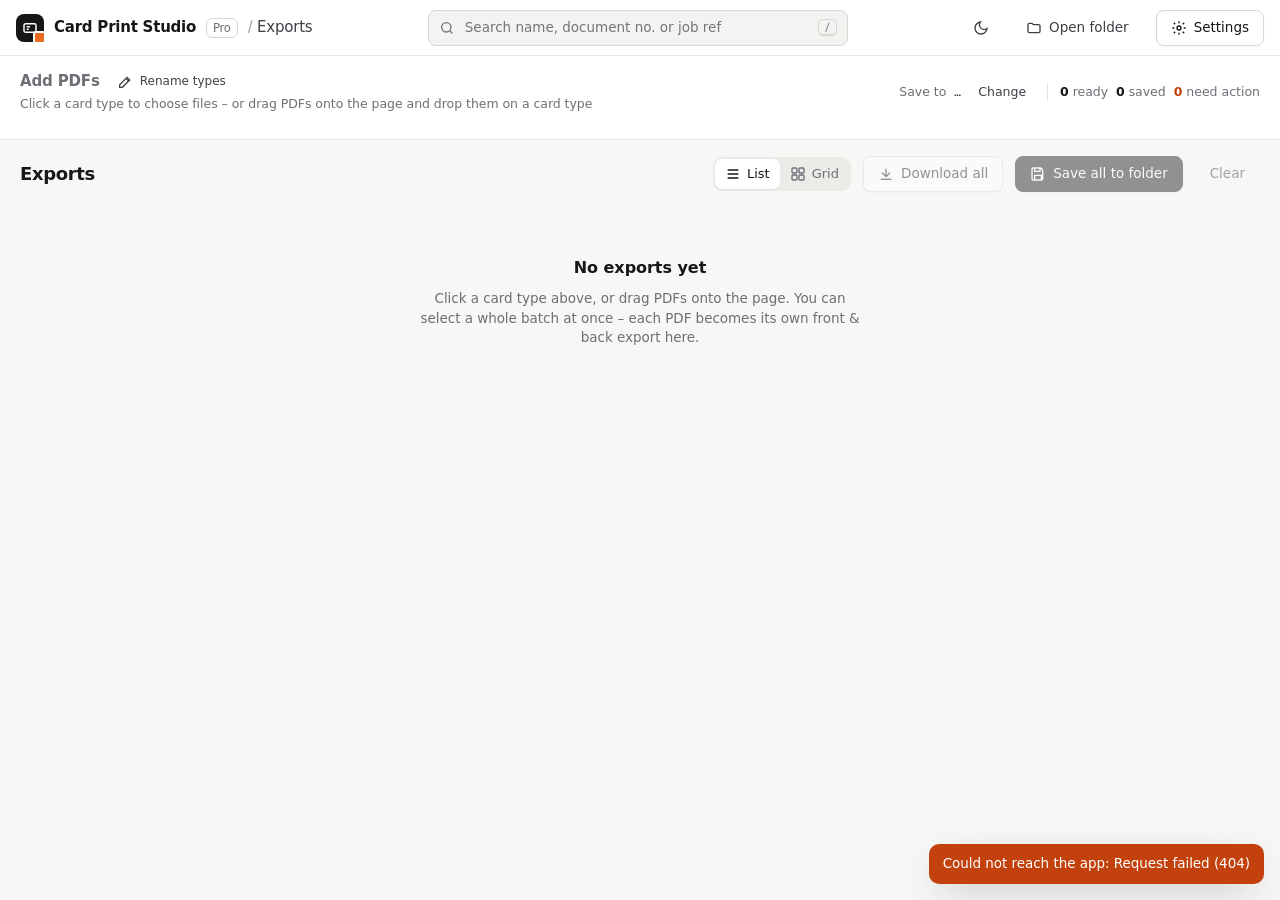
==== commit 2f11c738: "Passport photos, card scan, direct 4x6 photo printing, shared tool UI - Passport photos tool: adjust" ====
--- a/web/index.html
+++ b/web/index.html
@@ -1,1966 +1,1876 @@
-<!doctype html>-
-<html lang="en">-
-<head>-
-<meta charset="utf-8">-
-<meta name="viewport" content="width=device-width, initial-scale=1">-
-<title>Card Print Studio</title>-
-<script>-
-  try { const t = localStorage.getItem('cps-theme'); if (t === 'light' || t === 'dark') document.documentElement.dataset.theme = t; } catch (e) {}-
-</script>-
-<link rel="preconnect" href="https://api.fontshare.com">-
-<link rel="stylesheet" href="https://api.fontshare.com/v2/css?f[]=general-sans@400,500,600&display=swap">-
-<link rel="preconnect" href="https://fonts.googleapis.com">-
-<link rel="stylesheet" href="https://fonts.googleapis.com/css2?family=Geist+Mono:wght@400;500&display=swap">-
-<style>-
-/* Card Print Studio - app shell.-
-   Neutral ink system, one brand accent (print orange) used for focus, active-
-   states and the brand mark only. 1px hairlines instead of heavy shadows,-
-   8px controls / 12px surfaces, General Sans + Geist Mono for numbers. */-
-:root {-
-  color-scheme: light;-
-  --bg: #f7f7f5; --surface: #ffffff; --surface-2: #f3f3f1; --surface-3: #ebebe8; --hover: #f5f5f3;-
-  --line: #e7e6e2; --line-2: #d8d7d2;-
-  --text: #17171a; --text-2: #3f3f46; --muted: #6e6e76; --faint: #a1a1a8;-
-  --primary: #17171a; --on-primary: #ffffff;-
-  --accent: #ea6a1f; --accent-soft: #fdf0e7; --ring: rgba(234, 106, 31, .35);-
-  --ok: #15803d; --err: #c2410c; --err-soft: #fff1ea; --warn: #a16207;-
-  --shadow-1: 0 1px 2px rgba(23, 23, 26, .05);-
-  --shadow-2: 0 1px 2px rgba(23, 23, 26, .04), 0 6px 20px -8px rgba(23, 23, 26, .14);-
-  --shadow-3: 0 12px 40px -12px rgba(23, 23, 26, .35);-
-  --font: "General Sans", ui-sans-serif, system-ui, "Segoe UI", sans-serif;-
-  --mono: "Geist Mono", ui-monospace, Consolas, monospace;-
-  --r-ctl: 8px; --r-sur: 12px;-
-}-
-@media (prefers-color-scheme: dark) { :root:not([data-theme="light"]) {-
-  color-scheme: dark;-
-  --bg: #0c0c0d; --surface: #141416; --surface-2: #1a1a1d; --surface-3: #232327; --hover: #1c1c20;-
-  --line: #26262b; --line-2: #34343a;-
-  --text: #ededee; --text-2: #d1d1d6; --muted: #9c9ca5; --faint: #6c6c74;-
-  --primary: #ededee; --on-primary: #111113;-
-  --accent: #f4812f; --accent-soft: #2b1a0f; --ring: rgba(244, 129, 47, .4);-
-  --ok: #4ade80; --err: #fb923c; --err-soft: #2a1710; --warn: #facc15;-
-  --shadow-1: 0 1px 0 rgba(0, 0, 0, .3); --shadow-2: 0 1px 0 rgba(0,0,0,.3), 0 8px 24px -10px rgba(0,0,0,.6); --shadow-3: 0 16px 48px -12px rgba(0,0,0,.8);-
-} }-
-:root[data-theme="dark"] {-
-  color-scheme: dark;-
-  --bg: #0c0c0d; --surface: #141416; --surface-2: #1a1a1d; --surface-3: #232327; --hover: #1c1c20;-
-  --line: #26262b; --line-2: #34343a;-
-  --text: #ededee; --text-2: #d1d1d6; --muted: #9c9ca5; --faint: #6c6c74;-
-  --primary: #ededee; --on-primary: #111113;-
-  --accent: #f4812f; --accent-soft: #2b1a0f; --ring: rgba(244, 129, 47, .4);-
-  --ok: #4ade80; --err: #fb923c; --err-soft: #2a1710; --warn: #facc15;-
-  --shadow-1: 0 1px 0 rgba(0, 0, 0, .3); --shadow-2: 0 1px 0 rgba(0,0,0,.3), 0 8px 24px -10px rgba(0,0,0,.6); --shadow-3: 0 16px 48px -12px rgba(0,0,0,.8);-
-}-
-* { box-sizing: border-box; }-
-html, body { margin: 0; height: 100%; }-
-body { background: var(--bg); color: var(--text); font: 14px/1.45 var(--font); letter-spacing: -.003em;-
-       -webkit-font-smoothing: antialiased; }-
-button, input { font: inherit; color: inherit; }-
-button { cursor: pointer; }-
-:focus-visible { outline: 2px solid var(--accent); outline-offset: 2px; }-
-.mono { font-family: var(--mono); font-feature-settings: "zero"; }-
-[hidden] { display: none !important; }-
-svg.i { width: 16px; height: 16px; flex: none; }-
--
-/* ---------- buttons ---------- */-
-.btn { display: inline-flex; align-items: center; justify-content: center; gap: 7px; height: 36px; padding: 0 14px;-
-       border-radius: var(--r-ctl); border: 1px solid var(--line-2); background: var(--surface); color: var(--text);-
-       font-weight: 500; font-size: 13.5px; white-space: nowrap; box-shadow: var(--shadow-1);-
-       transition: background .12s, border-color .12s, box-shadow .12s, transform .06s; }-
-.btn:hover { background: var(--hover); border-color: var(--line-2); }-
-.btn:active { transform: translateY(.5px); }-
-.btn.primary { background: var(--primary); color: var(--on-primary); border-color: var(--primary); }-
-.btn.primary:hover { opacity: .9; background: var(--primary); }-
-.btn.quiet { border-color: transparent; background: transparent; box-shadow: none; color: var(--text-2); }-
-.btn.quiet:hover { background: var(--surface-3); }-
-.btn.icon { width: 36px; padding: 0; }-
-.btn.lg { height: 40px; padding: 0 16px; font-size: 14px; }-
-.btn.lg.icon { width: 40px; }-
-.btn:disabled { opacity: .45; pointer-events: none; }-
-.kbd { font: 11px var(--mono); color: var(--muted); border: 1px solid var(--line-2); border-bottom-width: 2px; border-radius: 5px; padding: 0 5px; }-
--
-/* ---------- shell ---------- */-
-.app { height: 100vh; display: grid; grid-template-rows: 56px minmax(0, 1fr); }-
-.topbar { display: flex; align-items: center; gap: 12px; padding: 0 16px; border-bottom: 1px solid var(--line); background: var(--surface); }-
-.brand { display: flex; align-items: center; gap: 10px; font-weight: 600; font-size: 15px; letter-spacing: -.015em; min-width: 0; }-
-.mark { width: 28px; height: 28px; border-radius: 8px; background: var(--primary); display: grid; place-items: center; position: relative; flex: none; }-
-.mark::after { content: ""; position: absolute; right: -2px; bottom: -2px; width: 9px; height: 9px; border-radius: 3px; background: var(--accent); border: 2px solid var(--surface); }-
-.mark svg { width: 16px; height: 16px; color: var(--on-primary); }-
-.plan { font-size: 11.5px; font-weight: 500; color: var(--muted); border: 1px solid var(--line-2); border-radius: 6px; padding: 0 6px; line-height: 18px; }-
-.crumb { color: var(--faint); font-weight: 400; }-
-.crumb b { color: var(--text-2); font-weight: 500; }-
-.topbar .grow { flex: 1; }-
-.search { display: flex; align-items: center; gap: 8px; height: 36px; width: min(420px, 38vw); padding: 0 10px;-
-          border: 1px solid var(--line-2); border-radius: var(--r-ctl); background: var(--surface-2); color: var(--muted); }-
-.search input { flex: 1; min-width: 0; border: 0; outline: 0; background: transparent; color: var(--text); font-size: 13.5px; }-
-.search:focus-within { border-color: var(--accent); box-shadow: 0 0 0 3px var(--ring); background: var(--surface); }-
--
-.body { display: grid; grid-template-columns: 344px minmax(0, 1fr); min-height: 0; }-
-.side { border-right: 1px solid var(--line); background: var(--surface); overflow: auto; display: flex; flex-direction: column; }-
-.main { min-width: 0; min-height: 0; display: flex; flex-direction: column; }-
--
-/* ---------- side: new job ---------- */-
-.sec { padding: 18px 18px 6px; }-
-.sec h2 { margin: 0 0 2px; font-size: 15px; font-weight: 600; letter-spacing: -.01em; }-
-.sec .lead { margin: 0 0 14px; color: var(--muted); font-size: 13px; }-
-.step { display: flex; align-items: center; gap: 8px; margin: 14px 0 8px; font-size: 13px; font-weight: 500; color: var(--text-2); }-
-.step .n { width: 18px; height: 18px; border-radius: 5px; background: var(--surface-3); color: var(--text-2); display: grid; place-items: center; font-size: 11px; font-weight: 600; }-
-.auto { display: flex; align-items: center; gap: 12px; width: 100%; padding: 9px 10px; border-radius: 10px; border: 1px solid var(--line);-
-        background: var(--surface); text-align: left; position: relative; }-
-.auto .ic { width: 36px; height: 36px; border-radius: 9px; overflow: hidden; flex: none; }-
-.auto .ic svg { width: 36px; height: 36px; display: block; }-
-.auto b { display: block; font-size: 13.5px; font-weight: 600; }-
-.auto small { display: block; font-size: 12px; color: var(--muted); }-
-.group { margin: 12px 0 6px; font-size: 12px; color: var(--muted); }-
-.tiles { display: grid; grid-template-columns: repeat(3, minmax(0, 1fr)); gap: 8px; }-
-.tile { display: grid; justify-items: center; gap: 7px; padding: 10px 4px 9px; border-radius: 10px; border: 1px solid var(--line);-
-        background: var(--surface); position: relative; }-
-.tile .ic { width: 48px; height: 48px; border-radius: 12px; overflow: hidden; box-shadow: var(--shadow-1); }-
-.tile .ic svg { width: 48px; height: 48px; display: block; }-
-.tile b { font-size: 12.5px; font-weight: 600; line-height: 1.2; text-align: center; }-
-.tile:hover, .auto:hover { border-color: var(--line-2); background: var(--hover); }-
-.pick[aria-checked="true"] { border-color: var(--text); box-shadow: 0 0 0 1px var(--text); background: var(--surface); }-
-.pick .tick { position: absolute; top: 6px; right: 6px; width: 16px; height: 16px; border-radius: 50%; background: var(--text); color: var(--surface);-
-              display: none; place-items: center; }-
-.auto .tick { top: 50%; right: 10px; transform: translateY(-50%); }-
-.pick[aria-checked="true"] .tick { display: grid; }-
-.tick svg { width: 10px; height: 10px; }-
--
-.drop { display: grid; justify-items: center; gap: 6px; padding: 20px 14px; border: 1.5px dashed var(--line-2); border-radius: 12px;-
-        background: var(--surface-2); text-align: center; cursor: pointer; transition: border-color .12s, background .12s; }-
-.drop:hover, .drop.over { border-color: var(--accent); background: var(--accent-soft); }-
-.drop .up { width: 36px; height: 36px; border-radius: 10px; background: var(--surface); border: 1px solid var(--line); display: grid; place-items: center; box-shadow: var(--shadow-1); }-
-.drop b { font-weight: 600; font-size: 14px; }-
-.drop span { font-size: 12.5px; color: var(--muted); }-
-.drop .as { color: var(--text-2); font-weight: 500; }-
-.dest { display: flex; align-items: center; gap: 8px; margin-top: 12px; padding: 8px 10px; border: 1px solid var(--line); border-radius: 10px; font-size: 12.5px; }-
-.dest .p { flex: 1; min-width: 0; font: 12px var(--mono); color: var(--text-2); white-space: nowrap; overflow: hidden; text-overflow: ellipsis; direction: rtl; text-align: left; }-
-.dest .lbl { color: var(--muted); }-
-.auto-on { font-size: 11.5px; color: var(--ok); font-weight: 500; }-
-.session { margin-top: auto; padding: 14px 18px 18px; border-top: 1px solid var(--line); display: grid; grid-template-columns: repeat(3, 1fr); gap: 8px; }-
-.stat { padding: 8px 10px; border-radius: 10px; background: var(--surface-2); }-
-.stat b { display: block; font: 600 18px var(--font); letter-spacing: -.02em; }-
-.stat span { font-size: 11.5px; color: var(--muted); }-
-.stat.attn b { color: var(--err); }-
-button.stat { border: 0; text-align: left; }-
--
-/* ---------- main: toolbar ---------- */-
-.mhead { display: flex; align-items: center; gap: 12px; padding: 16px 20px 0; flex-wrap: wrap; }-
-.mhead h1 { margin: 0; font-size: 18px; font-weight: 600; letter-spacing: -.02em; }-
-.mhead .count { color: var(--muted); font-size: 13px; }-
-.mhead .grow { flex: 1; }-
-.tabs { display: flex; gap: 2px; padding: 12px 20px 0; border-bottom: 1px solid var(--line); overflow-x: auto; scrollbar-width: none; }-
-.tab { border: 0; background: none; padding: 8px 10px 10px; font-size: 13px; color: var(--muted); font-weight: 500; position: relative; white-space: nowrap;-
-       display: inline-flex; gap: 6px; align-items: center; border-radius: 6px 6px 0 0; }-
-.tab:hover { color: var(--text); }-
-.tab .c { font: 11.5px var(--mono); color: var(--faint); }-
-.tab[aria-selected="true"] { color: var(--text); }-
-.tab[aria-selected="true"]::after { content: ""; position: absolute; left: 8px; right: 8px; bottom: -1px; height: 2px; background: var(--text); border-radius: 2px; }-
-.seg { display: inline-flex; padding: 2px; border-radius: 9px; background: var(--surface-3); }-
-.seg button { border: 0; background: transparent; height: 30px; padding: 0 10px; border-radius: 7px; color: var(--muted); display: inline-flex; gap: 6px; align-items: center; font-size: 13px; font-weight: 500; }-
-.seg button[aria-pressed="true"] { background: var(--surface); color: var(--text); box-shadow: var(--shadow-1); }-
-.scroller { flex: 1; min-height: 0; overflow: auto; padding: 0 20px 24px; }-
--
-/* ---------- list (table) ---------- */-
-.table { margin-top: 12px; border: 1px solid var(--line); border-radius: var(--r-sur); background: var(--surface); overflow: hidden; box-shadow: var(--shadow-1); }-
-.cols, .row { display: grid; grid-template-columns: minmax(150px, 2fr) minmax(0, .9fr) minmax(150px, 1fr) minmax(142px, 1.1fr) 112px var(--acts-w, 312px); align-items: center; gap: 14px; padding: 0 14px; }-
-.cols { height: 36px; font-size: 12px; color: var(--muted); font-weight: 500; background: var(--surface-2); border-bottom: 1px solid var(--line); position: sticky; top: 0; z-index: 2; }-
-.row { min-height: 72px; border-bottom: 1px solid var(--line); }-
-.row:last-child { border-bottom: 0; }-
-.row:hover { background: var(--hover); }-
-.holder { display: flex; align-items: center; gap: 12px; min-width: 0; }-
-.ava { width: 40px; height: 40px; border-radius: 50%; flex: none; position: relative; background: var(--surface-3); display: grid; place-items: center;-
-       font-weight: 600; font-size: 14px; color: var(--text-2); }-
-.ava img { width: 100%; height: 100%; border-radius: 50%; object-fit: cover; display: block; }-
-.ava .tb { position: absolute; right: -3px; bottom: -3px; width: 18px; height: 18px; border-radius: 5px; overflow: hidden; box-shadow: 0 0 0 2px var(--surface); }-
-.ava .tb svg { width: 18px; height: 18px; display: block; }-
-.ava.sq { border-radius: 10px; overflow: hidden; }-
-.ava.sq svg { width: 40px; height: 40px; }-
-.who { min-width: 0; }-
-.who b { display: block; font-weight: 600; font-size: 14px; white-space: nowrap; overflow: hidden; text-overflow: ellipsis; }-
-.who b.unk { color: var(--muted); font-weight: 500; }-
-.who small { display: block; color: var(--muted); font-size: 12px; white-space: nowrap; overflow: hidden; text-overflow: ellipsis; }-
-.chip { max-width: 100%; overflow: hidden; display: inline-flex; align-items: center; gap: 6px; height: 22px; padding: 0 8px; border-radius: 6px; border: 1px solid var(--line); font-size: 12px; font-weight: 500; color: var(--text-2); background: var(--surface); white-space: nowrap; }-
-.chip i { width: 7px; height: 7px; border-radius: 2px; }-
-.docno { font: 13px var(--mono); color: var(--text-2); white-space: nowrap; overflow: hidden; text-overflow: ellipsis; display: block; }-
-.docno .l { font: 11.5px var(--font); color: var(--muted); margin-right: 6px; }-
-.ref { white-space: nowrap; max-width: 100%; overflow: hidden; display: inline-flex; align-items: center; gap: 4px; font: 12.5px var(--mono); color: var(--text-2); border: 0; background: none; padding: 2px 4px; margin-left: -4px; border-radius: 5px; }-
-.ref:hover { background: var(--surface-3); }-
-.ref svg { width: 12px; height: 12px; color: var(--faint); }-
-.when { font-size: 12.5px; color: var(--muted); white-space: nowrap; }-
-.acts { display: flex; gap: 6px; justify-content: flex-end; align-items: center; }-
-.saved-tag { font-size: 11.5px; color: var(--ok); font-weight: 500; display: inline-flex; align-items: center; gap: 4px; }-
--
-/* thumbnail with flip */-
-.flip { position: relative; aspect-ratio: 1016 / 638; perspective: 900px; border-radius: 6px; cursor: zoom-in; }-
-.flip .in { position: absolute; inset: 0; transform-style: preserve-3d; transition: transform .45s cubic-bezier(.2, .7, .2, 1); }-
-.flip.back .in { transform: rotateY(180deg); }-
-.flip .face { position: absolute; inset: 0; backface-visibility: hidden; border-radius: inherit; overflow: hidden; border: 1px solid var(--line); background: var(--surface-3); }-
-.flip .face img { width: 100%; height: 100%; object-fit: cover; display: block; }-
-.flip .face.b { transform: rotateY(180deg); }-
-.flip .tools { position: absolute; inset: auto 6px 6px auto; display: flex; gap: 4px; opacity: 0; transition: opacity .15s; z-index: 2; }-
-.flip:hover .tools, .flip:focus-within .tools { opacity: 1; }-
-@media (hover: none) { .flip .tools { opacity: 1; } }-
-.ft { height: 26px; padding: 0 8px; border-radius: 6px; border: 0; background: rgba(17, 17, 19, .78); color: #fff; font-size: 11.5px; font-weight: 500;-
-      display: inline-flex; align-items: center; gap: 5px; backdrop-filter: blur(6px); }-
-.ft:hover { background: rgba(17, 17, 19, .92); }-
-.ft svg { width: 13px; height: 13px; }-
-.side-tag { position: absolute; left: 6px; top: 6px; z-index: 2; height: 18px; padding: 0 6px; border-radius: 5px; font-size: 10.5px; font-weight: 600;-
-            background: rgba(17, 17, 19, .7); color: #fff; display: inline-flex; align-items: center; pointer-events: none; }-
-.row .flip { width: 112px; }-
-.flip.sheet { aspect-ratio: auto; height: 100%; }-
-.flip.sheet .face { background: #fff; }-
-.flip.sheet .face img { object-fit: contain; }-
-.row .flip.sheet { width: 112px; height: 70px; }-
-.gcard .flip.sheet { height: auto; aspect-ratio: 1016 / 638; }-
-.row .flip .tools { inset: auto 4px 4px auto; }-
-.row .flip .ft { height: 22px; padding: 0 6px; font-size: 11px; }-
-.row .flip .ft.zoom { display: none; }-
-.skel { background: linear-gradient(90deg, var(--surface-3), var(--surface-2), var(--surface-3)); background-size: 200% 100%; animation: sh 1.2s linear infinite; border-radius: 6px; }-
-@keyframes sh { to { background-position: -200% 0; } }-
-.row .skel.thumb { width: 112px; aspect-ratio: 1016 / 638; }-
-.skel.line { height: 10px; width: 70%; } .skel.line.s { width: 40%; margin-top: 6px; }-
--
-/* expanded row: rename & per-side */-
-.more { grid-column: 1 / -1; display: grid; grid-template-columns: repeat(2, minmax(0, 1fr)) auto; gap: 10px 14px; padding: 2px 0 14px 52px; align-items: end; }-
-.field { display: grid; gap: 4px; }-
-.field label { font-size: 12px; color: var(--muted); }-
-.name { display: flex; align-items: center; height: 36px; border: 1px solid var(--line-2); border-radius: var(--r-ctl); background: var(--surface); overflow: hidden; }-
-.name input { flex: 1; min-width: 0; border: 0; outline: 0; background: transparent; padding: 0 10px; font: 13px var(--mono); }-
-.name span { color: var(--faint); font: 12px var(--mono); padding: 0 6px 0 2px; }-
-.name .btn { height: 34px; border: 0; border-left: 1px solid var(--line); border-radius: 0; box-shadow: none; }-
-.name:focus-within { border-color: var(--accent); box-shadow: 0 0 0 3px var(--ring); }-
-.note { grid-column: 1 / -1; display: flex; gap: 10px; align-items: center; flex-wrap: wrap; padding: 0 0 14px 52px; }-
-.note.err { color: var(--err); }-
-.lock { display: flex; gap: 8px; flex-wrap: wrap; align-items: center; }-
-.lock input { height: 36px; border: 1px solid var(--line-2); border-radius: var(--r-ctl); padding: 0 10px; background: var(--surface); min-width: 200px; }-
-.lock input:focus { outline: 0; border-color: var(--accent); box-shadow: 0 0 0 3px var(--ring); }-
-.hint { color: var(--muted); font-size: 12px; }-
--
-/* ---------- grid ---------- */-
-.grid { margin-top: 14px; display: grid; grid-template-columns: repeat(auto-fill, minmax(320px, 1fr)); gap: 14px; align-items: stretch; }-
-.gcard { border: 1px solid var(--line); border-radius: var(--r-sur); background: var(--surface); box-shadow: var(--shadow-1); overflow: hidden;-
-         transition: box-shadow .15s, border-color .15s; }-
-.gcard:hover { box-shadow: var(--shadow-2); border-color: var(--line-2); }-
-.gcard .flip { margin: 10px 10px 0; border-radius: 8px; }-
-.gcard .skel.thumb { margin: 10px 10px 0; aspect-ratio: 1016 / 638; }-
-.gcard { display: flex; flex-direction: column; }-
-.gbody { padding: 12px; display: flex; flex-direction: column; gap: 10px; flex: 1; }-
-.gmeta { display: flex; align-items: center; gap: 8px; flex-wrap: nowrap; overflow: hidden; min-height: 24px; font-size: 12px; color: var(--muted); }-
-.gmeta > * { flex: none; } .gmeta .docno { flex: 0 1 auto; min-width: 0; }-
-.gref { min-height: 22px; display: flex; align-items: center; }-
-.gacts { display: flex; gap: 6px; }-
-.acts .btn.primary { min-width: 122px; }-
-.gacts { flex-wrap: nowrap; margin-top: auto; } .gacts .btn.primary { flex: 1; min-width: 0; }-
-.gacts .btn[data-act="save"] { width: 36px; padding: 0; flex: none; } .gacts .btn[data-act="save"] .lbl-s { display: none; }-
-.who small .ok { color: var(--ok); font-weight: 500; }-
-.gcard .more { grid-template-columns: 1fr; padding: 0 12px 12px; }-
-.rc-edit { grid-template-columns: repeat(auto-fill, minmax(220px, 1fr)); }-
-.rc-edit .text { font-size: 15px; }-
-.rc-rows { display: grid; gap: 6px; }-
-.rc-row { display: grid; grid-template-columns: 40px 1fr 130px auto; gap: 8px; align-items: end; }-
-.rc-row .rc-no { align-self: center; font-size: 13px; color: var(--muted, #888); }-
-.rc-who small { display: block; font-size: 12px; color: var(--muted, #888); margin-bottom: 2px; overflow: hidden; text-overflow: ellipsis; white-space: nowrap; }-
-.rc-mv { display: flex; gap: 4px; }-
-@media (max-width: 560px) { .rc-row { grid-template-columns: 34px 1fr; } .rc-row .rc-dob, .rc-row .rc-mv { grid-column: 2; } }-
-.gcard .note { padding: 0 12px 12px; }-
--
-/* ---------- empty ---------- */-
-.empty { margin: 48px auto; max-width: 440px; text-align: center; display: grid; justify-items: center; gap: 10px; }-
-.empty .icons { display: flex; gap: 8px; margin-bottom: 6px; }-
-.empty .icons span { width: 40px; height: 40px; border-radius: 11px; overflow: hidden; box-shadow: var(--shadow-1); }-
-.empty .icons svg { width: 40px; height: 40px; display: block; }-
-.empty h3 { margin: 0; font-size: 16px; font-weight: 600; }-
-.empty p { margin: 0; color: var(--muted); font-size: 13.5px; }-
--
-/* ---------- overlays ---------- */-
-.overlay { position: fixed; inset: 0; z-index: 50; display: none; place-items: center; padding: 20px; background: rgba(10, 10, 12, .55); backdrop-filter: blur(3px); }-
-.overlay.open { display: grid; }-
-.dialog { width: min(560px, 100%); max-height: calc(100vh - 40px); overflow: auto; background: var(--surface); border: 1px solid var(--line); border-radius: 14px; box-shadow: var(--shadow-3); }-
-.dhead { display: flex; align-items: center; gap: 8px; padding: 14px 16px; border-bottom: 1px solid var(--line); }-
-.dhead h3 { margin: 0; flex: 1; font-size: 15px; font-weight: 600; }-
-.dbody { padding: 16px; display: grid; gap: 18px; }-
-.dfoot { padding: 12px 16px; border-top: 1px solid var(--line); display: flex; justify-content: flex-end; gap: 8px; }-
-.dbody .t { font-weight: 600; font-size: 13.5px; margin-bottom: 4px; display: block; }-
-.text { width: 100%; height: 36px; border: 1px solid var(--line-2); border-radius: var(--r-ctl); padding: 0 10px; background: var(--surface); outline: 0; }-
-.text:focus { border-color: var(--accent); box-shadow: 0 0 0 3px var(--ring); }-
-.text.mono { font: 13px var(--mono); }-
-.rowf { display: flex; gap: 8px; } .rowf .text { flex: 1; min-width: 0; }-
-.tokens { display: flex; flex-wrap: wrap; gap: 6px; margin-top: 8px; }-
-.token { font: 12px var(--mono); padding: 3px 7px; border-radius: 6px; border: 1px solid var(--line-2); background: var(--surface-2); }-
-.token:hover { border-color: var(--text); }-
-.token.reset { font-family: var(--font); color: var(--accent); }-
-.sw { display: flex; align-items: center; justify-content: space-between; gap: 16px; }-
-.sw input { appearance: none; width: 38px; height: 22px; border-radius: 99px; background: var(--line-2); position: relative; flex: none; cursor: pointer; transition: background .15s; }-
-.sw input::after { content: ""; position: absolute; top: 3px; left: 3px; width: 16px; height: 16px; border-radius: 50%; background: #fff; transition: left .15s; box-shadow: 0 1px 2px rgba(0,0,0,.25); }-
-.sw input:checked { background: var(--text); } .sw input:checked::after { left: 19px; }-
-.lightbox .dialog { width: min(1040px, 100%); background: var(--surface); padding: 0; }-
-.lb-img { padding: 14px; background: var(--surface-2); }-
-.lb-img img { max-height: calc(100vh - 140px); object-fit: contain; margin: 0 auto; width: 100%; display: block; border-radius: 8px; box-shadow: var(--shadow-2); }-
-.toasts { position: fixed; right: 16px; bottom: 16px; display: grid; gap: 8px; z-index: 60; }-
-.toast { display: flex; align-items: center; gap: 12px; padding: 10px 14px; border-radius: 10px; background: var(--text); color: var(--surface);-
-         font-size: 13.5px; box-shadow: var(--shadow-3); animation: up .18s ease; max-width: 420px; }-
-.toast.err { background: var(--err); color: #fff; }-
-.toast button { border: 0; background: none; color: inherit; font-weight: 600; text-decoration: underline; text-decoration-color: var(--accent); padding: 0; }-
-@keyframes up { from { transform: translateY(6px); opacity: 0; } }-
-.spin { width: 14px; height: 14px; border: 2px solid var(--line-2); border-top-color: var(--text); border-radius: 50%; animation: spin .8s linear infinite; }-
-@keyframes spin { to { transform: rotate(360deg); } }-
-.status { display: inline-flex; align-items: center; gap: 6px; font-size: 12.5px; color: var(--muted); }-
--
-/* ---------- plugins ---------- */-
-a.btn { text-decoration: none; }-
-.has-plugins .row .acts .btn[data-act="save"] { width: 40px; padding: 0; }-
-.has-plugins .row .acts .btn[data-act="save"] .lbl-s { display: none; }-
-.plugins { display: grid; gap: 10px; }-
-.plug { border: 1px solid var(--line); border-radius: 10px; padding: 12px; display: grid; gap: 10px; }-
-.plug-head { display: flex; gap: 12px; align-items: flex-start; justify-content: space-between; }-
-.plug-head b { font-size: 13.5px; } .plug-head p { margin: 2px 0 0; font-size: 12.5px; color: var(--muted); }-
-.plug-err { color: var(--err); font-size: 12.5px; }-
-.plug-panel:empty { display: none; }-
-.plug-panel { border-top: 1px solid var(--line); padding-top: 10px; display: grid; gap: 10px; }-
--
-/* ---------- responsive ---------- */-
-@media (max-width: 1280px) {-
-  .cols, .row { grid-template-columns: minmax(150px, 2fr) minmax(0, 1fr) minmax(150px, 1fr) 112px var(--acts-w, 312px); }-
-  .c-ref { display: none !important; }-
-  .who .refline { display: block; }-
-}-
-.who .refline { display: none; }-
-@media (max-width: 1200px) {-
-  .cols, .row { grid-template-columns: minmax(150px, 1.6fr) minmax(150px, 1fr) 112px calc(var(--acts-w, 312px) - 50px); }-
-  .c-type { display: none !important; }-
-  .c-when { display: none !important; }-
-  .acts .btn .lbl-s { display: none; }-
-}-
-@media (max-width: 900px) {-
-  html, body { height: auto; }-
-  .app { height: auto; display: block; }-
-  .body { display: block; }-
-  .side { border-right: 0; border-bottom: 1px solid var(--line); }-
-  .session { margin-top: 0; }-
-  .scroller { overflow: visible; }-
-  .topbar .search { display: none; }-
-  .crumb { display: none; }-
-}-
-@media (max-width: 700px) {-
-  .cols { display: none; }-
-  .row { grid-template-columns: minmax(0, 1fr) auto; gap: 10px; padding: 12px; }-
-  .row .c-type, .row .c-doc { display: none; }-
-  .row .c-prev { grid-row: 1 / span 2; grid-column: 2; }-
-  .row .acts { grid-column: 1 / -1; justify-content: flex-start; }-
-  .more, .note { grid-template-columns: 1fr; padding-left: 0; }-
-  .mhead .btn .lbl, .topbar .btn .lbl { display: none; }-
-  .scroller, .mhead, .tabs { padding-left: 12px; padding-right: 12px; }-
-}-
-@media (max-width: 1600px) {-
-  .has-plugins .cols, .has-plugins .row { grid-template-columns: minmax(150px, 2fr) minmax(150px, 1fr) minmax(142px, 1.1fr) 112px var(--acts-w, 312px); }-
-  .has-plugins .c-type { display: none !important; }-
-}-
-@media (max-width: 1280px) {-
-  .has-plugins .cols, .has-plugins .row { grid-template-columns: minmax(120px, 2fr) minmax(140px, 1fr) 112px calc(var(--acts-w, 312px) - 80px); }-
-}-
-@media (max-width: 700px) { .has-plugins .row { grid-template-columns: minmax(0, 1fr) auto; } }-
-@media (prefers-reduced-motion: reduce) { .flip .in, .skel, .spin { transition: none; animation: none; } }-
-</style>-
-</head>-
-<body>-
-<div class="app">-
-  <header class="topbar">-
-    <div class="brand">-
-      <span class="mark"><svg viewBox="0 0 24 24" fill="none" stroke="currentColor" stroke-width="2.2"><rect x="3" y="5.5" width="18" height="13" rx="2.5"/><path d="M7 10h5M7 14h3"/></svg></span>-
-      Card Print Studio <span class="plan">Pro</span>-
-      <span class="crumb">/ <b>Exports</b></span>-
-    </div>-
-    <div class="grow"></div>-
-    <label class="search"><svg class="i" viewBox="0 0 24 24" fill="none" stroke="currentColor" stroke-width="2"><circle cx="11" cy="11" r="7"/><path d="M20 20l-3.5-3.5"/></svg>-
-      <input id="search" placeholder="Search name, document no. or job ref" spellcheck="false" aria-label="Search exports"><span class="kbd">/</span></label>-
-    <div class="grow"></div>-
-    <button class="btn quiet icon" id="themeBtn" aria-label="Switch light or dark mode"><svg class="i" id="themeIc" viewBox="0 0 24 24" fill="none" stroke="currentColor" stroke-width="2"><path d="M21 12.8A9 9 0 1 1 11.2 3a7 7 0 0 0 9.8 9.8z"/></svg></button>-
-    <button class="btn quiet" id="openFolderBtn"><svg class="i" viewBox="0 0 24 24" fill="none" stroke="currentColor" stroke-width="2"><path d="M3 7a2 2 0 0 1 2-2h4l2 2h8a2 2 0 0 1 2 2v8a2 2 0 0 1-2 2H5a2 2 0 0 1-2-2z"/></svg><span class="lbl">Open folder</span></button>-
-    <button class="btn" id="settingsBtn"><svg class="i" viewBox="0 0 24 24" fill="none" stroke="currentColor" stroke-width="2"><circle cx="12" cy="12" r="3"/><path d="M12 2v3M12 19v3M4.2 4.2l2.1 2.1M17.7 17.7l2.1 2.1M2 12h3M19 12h3M4.2 19.8l2.1-2.1M17.7 6.3l2.1-2.1"/></svg><span class="lbl">Settings</span></button>-
-  </header>-
--
-  <div class="body">-
-    <aside class="side" aria-label="New job">-
-      <div class="sec">-
-        <h2>New job</h2>-
-        <p class="lead">Pick the card type, then add one PDF or a whole batch.</p>-
-        <div class="step"><span class="n">1</span>Card type</div>-
-        <div id="types" role="radiogroup" aria-label="Card type"></div>-
-        <div id="rcBox" hidden style="margin:12px 0 0">-
-          <label class="t" for="rcNo" style="display:block;font-size:13px;font-weight:500;margin-bottom:4px">Rice card (RC) number</label>-
-          <input class="text mono" id="rcNo" inputmode="numeric" placeholder="10-digit RC number" autocomplete="off">-
-          <p class="hint" style="margin:4px 0 0">Members, shop and district come from AePDS. Upload the <b>head of family's</b> e-Aadhaar for the photo, DOB and address.</p>-
-        </div>-
-        <div class="step"><span class="n">2</span>Add PDFs</div>-
-        <label class="drop" id="drop">-
-          <input type="file" id="fileInput" accept="application/pdf,.pdf" multiple hidden>-
-          <span class="up"><svg class="i" viewBox="0 0 24 24" fill="none" stroke="currentColor" stroke-width="2"><path d="M12 16V4M6 10l6-6 6 6"/><path d="M4 16v3a1 1 0 0 0 1 1h14a1 1 0 0 0 1-1v-3"/></svg></span>-
-          <b>Drop PDFs or click to choose</b>-
-          <span>Select many at once &ndash; processed as <span class="as" id="chosenType">Auto-detect</span></span>-
-        </label>-
-        <div class="dest">-
-          <span class="lbl">Save to</span><span class="p" id="destPath">…</span>-
-          <span class="auto-on" id="autoPill" hidden>Auto-save</span>-
-          <button class="btn quiet" id="changeDest" style="height:26px;padding:0 8px;font-size:12.5px">Change</button>-
-        </div>-
-      </div>-
-      <div class="session" aria-label="This session">-
-        <div class="stat"><b id="stReady">0</b><span>Ready</span></div>-
-        <div class="stat"><b id="stSaved">0</b><span>Saved</span></div>-
-        <button class="stat attn" id="stAttnBtn" title="Show items that need attention"><b id="stAttn">0</b><span>Need action</span></button>-
-      </div>-
-    </aside>-
--
-    <main class="main">-
-      <div class="mhead">-
-        <h1>Exports</h1><span class="count" id="count"></span>-
-        <div class="grow"></div>-
-        <div class="seg" role="group" aria-label="View">-
-          <button data-view="rows" aria-pressed="true"><svg class="i" viewBox="0 0 24 24" fill="none" stroke="currentColor" stroke-width="2"><path d="M4 6h16M4 12h16M4 18h16"/></svg>List</button>-
-          <button data-view="cards" aria-pressed="false"><svg class="i" viewBox="0 0 24 24" fill="none" stroke="currentColor" stroke-width="2"><rect x="3" y="3" width="7.5" height="7.5" rx="1.5"/><rect x="13.5" y="3" width="7.5" height="7.5" rx="1.5"/><rect x="3" y="13.5" width="7.5" height="7.5" rx="1.5"/><rect x="13.5" y="13.5" width="7.5" height="7.5" rx="1.5"/></svg>Grid</button>-
-        </div>-
-        <button class="btn" id="zipAll"><svg class="i" viewBox="0 0 24 24" fill="none" stroke="currentColor" stroke-width="2"><path d="M12 4v12M6 10l6 6 6-6"/><path d="M4 20h16"/></svg><span class="lbl">Download all</span></button>-
-        <button class="btn primary" id="saveAll"><svg class="i" viewBox="0 0 24 24" fill="none" stroke="currentColor" stroke-width="2"><path d="M5 3h11l3 3v13a2 2 0 0 1-2 2H5a2 2 0 0 1-2-2V5a2 2 0 0 1 2-2z"/><path d="M7 3v5h8V3M7 21v-7h10v7"/></svg><span class="lbl">Save all to folder</span></button>-
-        <button class="btn quiet" id="clearAll" title="Remove finished items from this list (files on disk are kept)">Clear</button>-
-      </div>-
-      <nav class="tabs" id="tabs" role="tablist" aria-label="Filter by card type"></nav>-
-      <div class="scroller" id="scroller">-
-        <div id="results"></div>-
-        <div class="empty" id="empty">-
-          <div class="icons" id="emptyIcons"></div>-
-          <h3>No exports yet</h3>-
-          <p>Choose a card type on the left and add the PDFs. You can select a whole batch at once &ndash; each PDF becomes its own front &amp; back export here.</p>-
-        </div>-
-      </div>-
-    </main>-
-  </div>-
-</div>-
--
-<!-- settings -->-
-<div class="overlay" id="settings">-
-  <div class="dialog" role="dialog" aria-modal="true" aria-labelledby="setTitle">-
-    <div class="dhead"><h3 id="setTitle">Settings</h3><button class="btn quiet icon" data-close aria-label="Close"><svg class="i" viewBox="0 0 24 24" fill="none" stroke="currentColor" stroke-width="2"><path d="M6 6l12 12M18 6L6 18"/></svg></button></div>-
-    <div class="dbody">-
-      <div><label class="t" for="sFolder">Save location</label>-
-        <div class="rowf"><input class="text mono" id="sFolder" spellcheck="false"><button class="btn" id="browseBtn">Browse…</button></div>-
-        <p class="hint">&ldquo;Save&rdquo; writes files here. &ldquo;Download&rdquo; uses your browser&rsquo;s Downloads folder.</p></div>-
-      <div class="sw"><div><label class="t" for="sAuto">Auto-save after processing</label><p class="hint" style="margin:0">Every finished card is saved to the folder above straight away.</p></div><input type="checkbox" id="sAuto"></div>-
-      <div><label class="t" for="sPattern">File name pattern</label>-
-        <input class="text mono" id="sPattern" spellcheck="false">-
-        <div class="tokens">-
-          <button class="token" data-t="{type}">{type}</button><button class="token" data-t="{name}">{name}</button>-
-          <button class="token" data-t="{id4}">{id4}</button><button class="token" data-t="{side}">{side}</button>-
-          <button class="token" data-t="{ref}">{ref}</button><button class="token" data-t="{date}">{date}</button>-
-          <button class="token" data-t="{file}">{file}</button><button class="token reset" data-reset="1">Reset</button>-
-        </div>-
-        <p class="hint">Example: <b class="mono" id="patPreview"></b><br>{type} DL / VOTER / AADHAR_PVC / PAN / RC &ensp; {name} holder &ensp; {id4} last 4 of the document no. &ensp; {ref} job ref</p></div>-
-      <div><span class="t">File extension</span><div class="seg" id="sExt"><button data-v=".jpeg">.jpeg</button><button data-v=".jpg">.jpg</button></div></div>-
-      <div><span class="t">Plugins</span><p class="hint" style="margin:0 0 8px">Optional features. Switch them on or off here; delete a folder in <span class="mono">plugins/</span> to remove one completely.</p>-
-        <div class="plugins" id="pluginList"><span class="hint">No plugins installed.</span></div></div>-
-    </div>-
-    <div class="dfoot"><button class="btn" data-close>Cancel</button><button class="btn primary" id="saveSettings">Save settings</button></div>-
-  </div>-
-</div>-
--
-<!-- preview -->-
-<div class="overlay lightbox" id="lightbox">-
-  <div class="dialog" role="dialog" aria-modal="true" aria-labelledby="lbTitle">-
-    <div class="dhead"><h3 id="lbTitle"></h3>-
-      <div class="seg" id="lbSides"><button data-s="Front">Front</button><button data-s="Back">Back</button></div>-
-      <button class="btn" id="lbDl"><svg class="i" viewBox="0 0 24 24" fill="none" stroke="currentColor" stroke-width="2"><path d="M12 4v12M6 10l6 6 6-6"/><path d="M4 20h16"/></svg>Download</button>-
-      <button class="btn quiet icon" data-close aria-label="Close"><svg class="i" viewBox="0 0 24 24" fill="none" stroke="currentColor" stroke-width="2"><path d="M6 6l12 12M18 6L6 18"/></svg></button></div>-
-    <div class="lb-img"><img id="lbImg" alt=""></div>-
-  </div>-
-</div>-
--
-<div class="toasts" id="toasts" aria-live="polite"></div>-
--
-<script>-
-const $ = s => document.querySelector(s);-
-const esc = s => String(s ?? '').replace(/[&<>"']/g, c => ({'&':'&amp;','<':'&lt;','>':'&gt;','"':'&quot;',"'":'&#39;'}[c]));-
-const store = { get(k) { try { return localStorage.getItem(k); } catch (e) { return null; } },-
-                set(k, v) { try { localStorage.setItem(k, v); } catch (e) {} } };-
-let settings = {}, cardType = 'auto', jobs = [], query = '', tab = 'all';-
-let view = store.get('cps-view2') === 'cards' ? 'cards' : 'rows';-
--
-const ICON = {-
-  auto: `<svg viewBox="0 0 64 64" aria-hidden="true"><defs><linearGradient id="gAu" x1="0" y1="0" x2="1" y2="1"><stop offset="0" stop-color="#e0e7ff"/><stop offset="1" stop-color="#a5b4fc"/></linearGradient></defs>-
-    <rect width="64" height="64" rx="15" fill="url(#gAu)"/>-
-    <path d="M17 47L39 25" stroke="#3730a3" stroke-width="5.5" stroke-linecap="round"/><path d="M36 28l3-3" stroke="#fff" stroke-width="5.5" stroke-linecap="round"/>-
-    <g fill="#3730a3"><path d="M46 12l2.2 5.3 5.3 2.2-5.3 2.2L46 27l-2.2-5.3-5.3-2.2 5.3-2.2z"/><path d="M52 33l1.2 2.8 2.8 1.2-2.8 1.2L52 41l-1.2-2.8-2.8-1.2 2.8-1.2z"/><path d="M24 14l1 2.4 2.4 1-2.4 1-1 2.4-1-2.4-2.4-1 2.4-1z"/></g></svg>`,-
-  dl: `<svg viewBox="0 0 64 64" aria-hidden="true"><defs><linearGradient id="gDl" x1="0" y1="0" x2="1" y2="1"><stop offset="0" stop-color="#3b82f6"/><stop offset="1" stop-color="#1d4ed8"/></linearGradient></defs>-
-    <rect width="64" height="64" rx="15" fill="url(#gDl)"/>-
-    <circle cx="32" cy="32" r="19" fill="none" stroke="#fff" stroke-width="5"/>-
-    <path d="M14.5 30.5L27 33.5M49.5 30.5L37 33.5M32 39v12" stroke="#fff" stroke-width="5" stroke-linecap="round"/>-
-    <circle cx="32" cy="33.5" r="6" fill="#fff"/><circle cx="32" cy="33.5" r="2.2" fill="#1d4ed8"/></svg>`,-
-  rc: `<svg viewBox="0 0 64 64" aria-hidden="true"><defs><linearGradient id="gRc" x1="0" y1="0" x2="1" y2="1"><stop offset="0" stop-color="#14b8a6"/><stop offset="1" stop-color="#0f766e"/></linearGradient></defs>-
-    <rect width="64" height="64" rx="15" fill="url(#gRc)"/>-
-    <path d="M12 37q0-6 5-7l4.5-9.5Q23 17 27 17h10q4 0 5.5 3.5L47 30q5 1 5 7v6q0 2-2 2H14q-2 0-2-2z" fill="#fff"/>-
-    <path d="M24.5 21.5h15l3.2 8H21.3z" fill="#0f766e"/>-
-    <circle cx="19" cy="37.5" r="3" fill="#0f766e"/><circle cx="45" cy="37.5" r="3" fill="#0f766e"/>-
-    <rect x="26" y="36" width="12" height="3.4" rx="1.2" fill="#0f766e"/>-
-    <rect x="15" y="44" width="8" height="7" rx="2" fill="#fff"/><rect x="41" y="44" width="8" height="7" rx="2" fill="#fff"/></svg>`,-
-  voter: `<svg viewBox="0 0 64 64" aria-hidden="true"><defs><linearGradient id="gVo" x1="0" y1="0" x2="0" y2="1"><stop offset="0" stop-color="#ffedd5"/><stop offset="1" stop-color="#fdba74"/></linearGradient></defs>-
-    <rect width="64" height="64" rx="15" fill="url(#gVo)"/>-
-    <rect x="23" y="7" width="12" height="34" rx="6" fill="#f2c28f" stroke="#b9773f" stroke-width="1.4"/>-
-    <rect x="25.2" y="9" width="7.6" height="9" rx="3.8" fill="#fde4e8" stroke="#d9a3a9" stroke-width=".8"/>-
-    <path d="M29 11.5v14" stroke="#4c1d95" stroke-width="3.4" stroke-linecap="round"/>-
-    <rect x="21" y="33" width="27" height="24" rx="9" fill="#f2c28f" stroke="#b9773f" stroke-width="1.4"/>-
-    <path d="M35 40h9M35 45.5h9M35 51h7" stroke="#b9773f" stroke-width="1.4" stroke-linecap="round"/>-
-    <ellipse cx="25" cy="45" rx="8.5" ry="4.6" fill="#f5cd9f" stroke="#b9773f" stroke-width="1.4"/></svg>`,-
-  pan: `<svg viewBox="0 0 64 64" aria-hidden="true"><defs><linearGradient id="gPa" x1="0" y1="0" x2="1" y2="1"><stop offset="0" stop-color="#6366f1"/><stop offset="1" stop-color="#3730a3"/></linearGradient></defs>-
-    <rect width="64" height="64" rx="15" fill="url(#gPa)"/>-
-    <path d="M17 9h21l9 9v37H17z" fill="#fff"/><path d="M38 9v9h9z" fill="#c7d2fe"/>-
-    <text x="32" y="38" text-anchor="middle" font-family="Segoe UI, Arial, sans-serif" font-size="23" font-weight="800" fill="#3730a3">&#8377;</text>-
-    <rect x="22" y="43" width="20" height="2.8" rx="1.4" fill="#a5b4fc"/><rect x="22" y="48.5" width="13" height="2.8" rx="1.4" fill="#a5b4fc"/></svg>`,-
-  aadhaar: `<svg viewBox="0 0 64 64" aria-hidden="true"><defs><linearGradient id="gAa2" x1="0" y1="0" x2="0" y2="1"><stop offset="0" stop-color="#fff4dc"/><stop offset=".55" stop-color="#ffffff"/><stop offset="1" stop-color="#e3f4e3"/></linearGradient></defs>-
-    <rect width="64" height="64" rx="15" fill="url(#gAa2)"/>-
-    <image href="/img/aadhaar.png" x="5" y="11" width="54" height="42" preserveAspectRatio="xMidYMid meet"/></svg>`,-
-};-
--
--
-ICON.ration = `<svg viewBox="0 0 64 64" aria-hidden="true"><defs><linearGradient id="gRa" x1="0" y1="0" x2="0" y2="1"><stop offset="0" stop-color="#fde68a"/><stop offset="1" stop-color="#f59e0b"/></linearGradient></defs>-
-    <rect width="64" height="64" rx="15" fill="url(#gRa)"/><path d="M12 33h40q-2 17-20 17T12 33z" fill="#c2410c"/>-
-    <g fill="#fff"><ellipse cx="22" cy="28" rx="3" ry="5" transform="rotate(-25 22 28)"/><ellipse cx="30" cy="25" rx="3" ry="5"/><ellipse cx="38" cy="26" rx="3" ry="5" transform="rotate(20 38 26)"/><ellipse cx="45" cy="29" rx="3" ry="5" transform="rotate(35 45 29)"/><ellipse cx="34" cy="31" rx="3" ry="4.5" transform="rotate(-10 34 31)"/></g>-
-    <rect x="12" y="31" width="40" height="4" rx="2" fill="#9a3412"/></svg>`;-
-ICON.aadhaar_lam = ICON.aadhaar.replace('</svg>', '<rect x="34" y="44" width="26" height="16" rx="4" fill="#65a30d"/><text x="47" y="56" text-anchor="middle" font-family="Segoe UI, Arial" font-size="11" font-weight="800" fill="#fff">A4</text></svg>');-
-const TYPE_INFO = {-
-  auto:    {name: 'Auto-detect',     short: 'Auto-detect', sub: 'Recognises every card type'},-
-  aadhaar: {name: 'Aadhaar PVC',     short: 'Aadhaar',     dot: '#16a34a', sub: 'e-Aadhaar letter, locked or not'},-
-  ration:  {name: 'Ration Card',     short: 'Ration Card', dot: '#c2410c', sub: 'Head of family\'s e-Aadhaar + RC number (members from AePDS)'},-
-  aadhaar_lam: {name: 'Aadhaar Laminated', short: 'Aadhaar A4', dot: '#65a30d', sub: 'A4 sheets for lamination: Full, Both and Small, with the green tick + timestamp'},-
-  pan:     {name: 'PAN Card',        short: 'PAN',         dot: '#4f46e5', sub: 'e-PAN or Instant e-PAN'},-
-  voter:   {name: 'Voter ID',        short: 'Voter ID',    dot: '#ea580c', sub: 'e-EPIC sheet'},-
-  dl:      {name: 'Driving Licence', short: 'Driving Licence', dot: '#2563eb', sub: '2-page DL PDF'},-
-  rc:      {name: 'Vehicle RC',      short: 'Vehicle RC',  dot: '#0d9488', sub: '2-page RC PDF'},-
-};-
-const typeName = k => (TYPE_INFO[k] || {}).name || k;-
-const CATS = [['Identity', ['aadhaar', 'aadhaar_lam', 'pan', 'voter', 'ration']], ['Vehicle', ['dl', 'rc']]];-
-const SVG = {-
-  down: '<svg class="i" viewBox="0 0 24 24" fill="none" stroke="currentColor" stroke-width="2"><path d="M12 4v12M6 10l6 6 6-6"/><path d="M4 20h16"/></svg>',-
-  save: '<svg class="i" viewBox="0 0 24 24" fill="none" stroke="currentColor" stroke-width="2"><path d="M5 3h11l3 3v13a2 2 0 0 1-2 2H5a2 2 0 0 1-2-2V5a2 2 0 0 1 2-2z"/><path d="M7 3v5h8V3M7 21v-7h10v7"/></svg>',-
-  more: '<svg class="i" viewBox="0 0 24 24" fill="currentColor"><circle cx="5" cy="12" r="1.8"/><circle cx="12" cy="12" r="1.8"/><circle cx="19" cy="12" r="1.8"/></svg>',-
-  x: '<svg class="i" viewBox="0 0 24 24" fill="none" stroke="currentColor" stroke-width="2"><path d="M6 6l12 12M18 6L6 18"/></svg>',-
-  flip: '<svg viewBox="0 0 24 24" fill="none" stroke="currentColor" stroke-width="2"><path d="M4 9h13l-3-3M20 15H7l3 3"/></svg>',-
-  zoom: '<svg viewBox="0 0 24 24" fill="none" stroke="currentColor" stroke-width="2"><path d="M4 9V4h5M20 9V4h-5M4 15v5h5M20 15v5h-5"/></svg>',-
-  copy: '<svg viewBox="0 0 24 24" fill="none" stroke="currentColor" stroke-width="2"><rect x="8" y="8" width="12" height="12" rx="2"/><path d="M16 8V5a1 1 0 0 0-1-1H5a1 1 0 0 0-1 1v10a1 1 0 0 0 1 1h3"/></svg>',-
-  check: '<svg viewBox="0 0 24 24" fill="none" stroke="currentColor" stroke-width="3.2"><path d="M5 12.5l4.5 4.5L19 7.5"/></svg>',-
-  sun: '<path d="M12 3v2M12 19v2M5 5l1.4 1.4M17.6 17.6L19 19M3 12h2M19 12h2M5 19l1.4-1.4M17.6 6.4L19 5"/><circle cx="12" cy="12" r="4"/>',-
-  moon: '<path d="M21 12.8A9 9 0 1 1 11.2 3a7 7 0 0 0 9.8 9.8z"/>',-
-};-
--
-/* ---------- helpers ---------- */-
-function today() { const d = new Date(), p = n => String(n).padStart(2, '0'); return `${d.getFullYear()}-${p(d.getMonth() + 1)}-${p(d.getDate())}`; }-
-function stamp() { const d = new Date(), p = n => String(n).padStart(2, '0'); return `${today()}_${p(d.getHours())}${p(d.getMinutes())}`; }-
-function toast(msg, opts = {}) {-
-  const t = document.createElement('div'); t.className = 'toast' + (opts.error ? ' err' : '');-
-  t.innerHTML = `<span>${esc(msg)}</span>` + (opts.action ? `<button>${esc(opts.action)}</button>` : '');-
-  if (opts.action) t.querySelector('button').onclick = () => { opts.onAction(); t.remove(); };-
-  $('#toasts').appendChild(t); setTimeout(() => t.remove(), opts.error ? 7000 : 4500);-
-}-
-async function api(url, body) {-
-  const r = await fetch(url, body === undefined ? {} : {method: 'POST', headers: {'Content-Type': 'application/json'}, body: JSON.stringify(body)});-
-  const data = await r.json().catch(() => ({}));-
-  if (!r.ok) throw new Error(data.error || `Request failed (${r.status})`);-
-  return data;-
-}-
--
-/* ---------- plugin host API ---------- */-
-const CPS = window.CPS = {-
-  api, toast, esc, SVG,-
-  rowActions: [], settingsPanels: {},-
-  registerRowAction(a) { this.rowActions.push(a); document.body.classList.add('has-plugins'); document.documentElement.style.setProperty('--acts-w', (312 + 100 * this.rowActions.length - 56) + 'px'); render(); },-
-  registerSettingsPanel(id, fn) { this.settingsPanels[id] = fn; },-
-  jobView(j) { return {pdf: !!j.pdf, job: j.job, ref: j.ref, source: j.source, sides: [...(j.sides || [])], names: {...j.names}, details: {...(j.details || {})}, type: typeOf(j)}; },-
-};-
-let PLUGINS = [];-
-async function loadPlugins() {-
-  try { PLUGINS = await api('/api/plugins'); } catch { PLUGINS = []; }-
-  for (const p of PLUGINS) if (p.enabled && p.ui) {-
-    const sc = document.createElement('script'); sc.src = `/plugins/${p.id}/ui.js`; document.body.appendChild(sc);-
-  }-
-}-
-function renderPlugins() {-
-  const box = $('#pluginList');-
-  if (!PLUGINS.length) { box.innerHTML = '<span class="hint">No plugins installed.</span>'; return; }-
-  box.innerHTML = PLUGINS.map(p => `<div class="plug"><div class="plug-head"><div><b>${esc(p.name)}</b> <span class="hint mono">${esc(p.version)}</span><p>${esc(p.description)}</p>-
-      ${p.error ? `<div class="plug-err">Could not load: ${esc(p.error)}</div>` : ''}</div>-
-      <label class="sw"><input type="checkbox" data-plugin="${esc(p.id)}" ${p.enabled ? 'checked' : ''} ${p.error ? 'disabled' : ''} aria-label="Enable ${esc(p.name)}"></label></div>-
-      <div class="plug-panel" id="pp-${esc(p.id)}"></div></div>`).join('');-
-  for (const p of PLUGINS) { const fn = CPS.settingsPanels[p.id]; if (p.enabled && fn) try { fn($('#pp-' + p.id)); } catch (e) { console.error(e); } }-
-  box.querySelectorAll('input[data-plugin]').forEach(i => i.onchange = async () => {-
-    try { await api('/api/plugins/' + i.dataset.plugin, {enabled: i.checked}); toast(`${i.checked ? 'Enabled' : 'Disabled'} – reloading…`); setTimeout(() => location.reload(), 700); }-
-    catch (e) { toast(e.message, {error: true}); }-
-  });-
-}-
--
-/* ---------- names (mirror of card_details.export_name) ---------- */-
-const DEFAULT_PATTERN = '{type}_{name}_{id4}_{side}';-
-const slug = (v, upper = true) => { const x = String(v || '').trim().replace(/[^A-Za-z0-9]+/g, '-').replace(/-{2,}/g, '-').replace(/^-|-$/g, '');-
-  return (upper ? x.toUpperCase() : x).slice(0, 28).replace(/-$/, ''); };-
-function applyPattern(pattern, j, side) {-
-  const d = j.details || {};-
-  const vals = {'{type}': d.type_label || '', '{name}': slug(d.name) || slug(j.source, false), '{id4}': d.id4 || '', '{id}': slug(d.id),-
-                '{side}': String(side).toUpperCase(), '{ref}': j.ref || '', '{file}': slug(j.source, false), '{date}': today()};-
-  let out = pattern || DEFAULT_PATTERN;-
-  for (const [k, v] of Object.entries(vals)) out = out.replaceAll(k, v);-
-  out = out.replace(/([_\-. ])\1+/g, '$1').replace(/[_\- ]+([_\-])/g, '$1').replace(/^[_\- .]+|[_\- .]+$/g, '');-
-  return out || ('card_' + String(side).toUpperCase());-
-}-
-const baseName = j => applyPattern((settings.name_pattern || DEFAULT_PATTERN).replace('{side}', ''), j, '');-
-const SAMPLE = {source: '01011961', ref: 'JOB-7K4Q-2XM9', details: {type_label: 'PAN', name: 'C REDDAMMA', id4: '017N'}};-
--
-/* ---------- theme ---------- */-
-const effTheme = () => { const t = document.documentElement.dataset.theme; return (t === 'light' || t === 'dark') ? t : (matchMedia('(prefers-color-scheme: dark)').matches ? 'dark' : 'light'); };-
-function themeIcon() { $('#themeIc').innerHTML = effTheme() === 'dark' ? SVG.sun : SVG.moon; $('#themeBtn').title = effTheme() === 'dark' ? 'Light mode' : 'Dark mode'; }-
-$('#themeBtn').onclick = () => { const n = effTheme() === 'dark' ? 'light' : 'dark'; document.documentElement.dataset.theme = n; store.set('cps-theme', n); themeIcon(); };-
-themeIcon();-
--
-/* ---------- type picker ---------- */-
-function pickHtml(k, cls) {-
-  const on = k === cardType, t = TYPE_INFO[k] || {};-
-  return `<button type="button" class="pick ${cls}" role="radio" aria-checked="${on}" data-k="${k}" title="${esc(t.sub || '')}">-
-      <span class="ic">${ICON[k] || ''}</span>-
-      ${cls === 'auto' ? `<span><b>Auto-detect</b><small>Recommended &ndash; recognises every card type</small></span>` : `<b>${esc(t.short || k)}</b>`}-
-      <span class="tick">${SVG.check}</span></button>`;-
-}-
-function renderTypes() {-
-  const keys = Object.keys(settings.card_types || {auto: 1});-
-  let h = keys.includes('auto') ? pickHtml('auto', 'auto') : '';-
-  for (const [label, ks] of CATS) {-
-    const list = ks.filter(k => keys.includes(k)); if (!list.length) continue;-
-    h += `<div class="group">${label}</div><div class="tiles">${list.map(k => pickHtml(k, 'tile')).join('')}</div>`;-
-  }-
-  $('#types').innerHTML = h;-
-  $('#chosenType').textContent = typeName(cardType);-
-  $('#emptyIcons').innerHTML = ['aadhaar', 'pan', 'voter', 'dl', 'rc'].map(k => `<span title="${esc(typeName(k))}">${ICON[k]}</span>`).join('');-
-}-
-$('#types').addEventListener('click', e => {-
-  const b = e.target.closest('.pick'); if (!b) return;-
-  cardType = b.dataset.k; renderTypes(); $('#rcBox').hidden = cardType !== 'ration'; if (cardType === 'ration') $('#rcNo').focus();-
-});-
--
-/* ---------- settings ---------- */-
-async function loadSettings() {-
-  settings = await api('/api/settings');-
-  $('#destPath').textContent = settings.save_folder; $('#destPath').title = settings.save_folder;-
-  $('#autoPill').hidden = !settings.auto_save;-
-  renderTypes();-
-}-
-function setExt(v) { document.querySelectorAll('#sExt button').forEach(b => b.setAttribute('aria-pressed', b.dataset.v === v)); }-
-const curExt = () => document.querySelector('#sExt button[aria-pressed="true"]')?.dataset.v || '.jpeg';-
-const updatePreview = () => { $('#patPreview').textContent = applyPattern($('#sPattern').value, SAMPLE, 'Front') + curExt(); };-
-function openSettings() {-
-  $('#sFolder').value = settings.save_folder; $('#sAuto').checked = !!settings.auto_save; $('#sPattern').value = settings.name_pattern;-
-  setExt(settings.extension); updatePreview(); renderPlugins(); $('#settings').classList.add('open');-
-}-
-$('#settingsBtn').onclick = openSettings; $('#changeDest').onclick = openSettings;-
-$('#sPattern').oninput = updatePreview;-
-document.querySelectorAll('#sExt button').forEach(b => b.onclick = () => { setExt(b.dataset.v); updatePreview(); });-
-document.querySelectorAll('.token').forEach(t => t.onclick = () => {-
-  const i = $('#sPattern');-
-  if (t.dataset.reset) { i.value = DEFAULT_PATTERN; updatePreview(); return; }-
-  const p = i.selectionStart ?? i.value.length; i.value = i.value.slice(0, p) + t.dataset.t + i.value.slice(i.selectionEnd ?? p); i.focus(); updatePreview();-
-});-
-$('#browseBtn').onclick = async () => {-
-  const b = $('#browseBtn'); b.disabled = true; b.textContent = 'Choose in the window…';-
-  try { const r = await api('/api/browse', {}); if (r.folder) $('#sFolder').value = r.folder; } catch (e) { toast(e.message, {error: true}); }-
-  b.disabled = false; b.textContent = 'Browse…';-
-};-
-$('#saveSettings').onclick = async () => {-
-  const old = settings.name_pattern;-
-  try {-
-    Object.assign(settings, await api('/api/settings', {save_folder: $('#sFolder').value.trim(), auto_save: $('#sAuto').checked,-
-      name_pattern: $('#sPattern').value.trim() || DEFAULT_PATTERN, extension: curExt()}));-
-    $('#destPath').textContent = settings.save_folder; $('#destPath').title = settings.save_folder; $('#autoPill').hidden = !settings.auto_save;-
-    if (old !== settings.name_pattern) jobs.forEach(j => (j.sides || []).forEach(s => { if (!j.edited[s]) j.names[s] = applyPattern(settings.name_pattern, j, s); }));-
-    $('#settings').classList.remove('open'); render(); toast('Settings saved');-
-  } catch (e) { toast(e.message, {error: true}); }-
-};-
-document.querySelectorAll('.overlay').forEach(o => o.addEventListener('click', e => { if (e.target === o || e.target.closest('[data-close]')) o.classList.remove('open'); }));-
-document.addEventListener('keydown', e => {-
-  if (e.key === 'Escape') document.querySelectorAll('.overlay.open').forEach(o => o.classList.remove('open'));-
-  if (e.key === '/' && !/input|textarea/i.test(document.activeElement.tagName)) { e.preventDefault(); $('#search').focus(); }-
-});-
-$('#openFolderBtn').onclick = () => api('/api/open-folder', {}).catch(e => toast(e.message, {error: true}));-
--
-/* ---------- upload / queue ---------- */-
-const drop = $('#drop');-
-$('#fileInput').onchange = e => { addFiles(e.target.files); e.target.value = ''; };-
-['dragenter', 'dragover'].forEach(ev => drop.addEventListener(ev, e => { e.preventDefault(); drop.classList.add('over'); }));-
-['dragleave', 'drop'].forEach(ev => drop.addEventListener(ev, e => { e.preventDefault(); drop.classList.remove('over'); }));-
-drop.addEventListener('drop', e => addFiles(e.dataTransfer.files));-
-window.addEventListener('dragover', e => e.preventDefault()); window.addEventListener('drop', e => e.preventDefault());-
-let queue = Promise.resolve();-
-function addFiles(list) {-
-  const files = [...list].filter(f => /\.pdf$/i.test(f.name));-
-  if (!files.length) { toast('Please choose PDF files', {error: true}); return; }-
-  const rc = cardType === 'ration' ? $('#rcNo').value.replace(/\D/g, '') : '';-
-  if (cardType === 'ration' && rc.length < 8) { toast('Enter the rice card (RC) number first', {error: true}); $('#rcNo').focus(); return; }-
-  if (cardType === 'ration' && files.length > 1) { toast('Ration Card: add one Aadhaar PDF per RC number', {error: true}); return; }-
-  if (files.length > 1) toast(`${files.length} PDFs added – processing one after another`);-
-  for (const f of files) {-
-    const j = {key: Math.random().toString(36).slice(2), source: f.name.replace(/\.pdf$/i, ''), state: 'waiting', names: {}, edited: {}, type: cardType, file: f, side: 'Front', rc};-
-    jobs.unshift(j); queue = queue.then(() => processJob(j, f));-
-  }-
-  if (tab !== 'all' && tab !== cardType) tab = 'all';-
-  render();-
-}-
-async function processJob(j, file, password) {-
-  j.state = 'working'; j.error = ''; render();-
-  const fd = new FormData(); fd.append('file', file); fd.append('card_type', j.type); if (j.rc) fd.append('rc_no', j.rc);-
-  if (password) fd.append('password', password);-
-  try {-
-    const r = await fetch('/api/process', {method: 'POST', body: fd});-
-    const data = await r.json().catch(() => ({}));-
-    if (data.needs_password) { j.state = 'locked'; j.error = data.error; render(); return; }-
-    if (!r.ok) throw new Error(data.error || `Failed (${r.status})`);-
-    Object.assign(j, {job: data.job, sides: data.sides, state: 'done', usedType: data.type, details: data.details || {},-
-                      ref: data.ref, hasPhoto: data.has_photo, pdf: !!data.has_pdf, ration: data.ration || null, doneAt: new Date(), file: null});-
-    j.sides.forEach(s => j.names[s] = applyPattern(settings.name_pattern, j, s));-
-    render();-
-    if (settings.auto_save) await saveItems(itemsOf(j), true);-
-  } catch (e) { j.state = 'error'; j.error = e.message; render(); }-
-}-
--
-/* ---------- actions ---------- */-
-const itemsOf = j => (j.sides || []).map(side => ({job: j.job, side, name: j.names[side]}));-
-function downloadOne(j, side) {-
-  const a = document.createElement('a');-
-  a.href = `/api/download/${j.job}/${encodeURIComponent(side)}?name=${encodeURIComponent(j.names[side])}`;-
-  document.body.appendChild(a); a.click(); a.remove();-
-}-
-const downloadBoth = j => j.sides.forEach((s, i) => setTimeout(() => downloadOne(j, s), i * 350));-
-async function downloadZip(items, zipName) {-
-  try {-
-    const r = await fetch('/api/zip', {method: 'POST', headers: {'Content-Type': 'application/json'}, body: JSON.stringify({items, zip_name: zipName})});-
-    if (!r.ok) throw new Error('Could not build the ZIP');-
-    const url = URL.createObjectURL(await r.blob()); const a = document.createElement('a'); a.href = url; a.download = zipName + '.zip';-
-    document.body.appendChild(a); a.click(); a.remove(); setTimeout(() => URL.revokeObjectURL(url), 5000);-
-  } catch (e) { toast(e.message, {error: true}); }-
-}-
-async function saveItems(items, auto = false) {-
-  if (!items.length) return;-
-  try {-
-    const r = await api('/api/save', {items});-
-    new Set(items.map(i => i.job)).forEach(id => { const jj = jobs.find(x => x.job === id); if (jj) jj.saved = true; });-
-    const renamed = r.saved.filter((n, i) => !n.toLowerCase().startsWith(String(items[i].name).toLowerCase() + '.'));-
-    render();-
-    toast(`${auto ? 'Auto-saved' : 'Saved'} ${r.saved.length} file${r.saved.length > 1 ? 's' : ''}` + (renamed.length ? ` (${renamed.length} renamed to avoid overwriting)` : ''),-
-          {action: 'Open folder', onAction: () => api('/api/open-folder', {})});-
-  } catch (e) { toast(e.message, {error: true}); }-
-}-
-const doneShown = () => visible().filter(j => j.state === 'done');-
-$('#zipAll').onclick = () => { const l = doneShown(); downloadZip(l.flatMap(itemsOf), `CARD-EXPORTS_${stamp()}_${l.length}-cards`); };-
-$('#saveAll').onclick = () => saveItems(doneShown().flatMap(itemsOf));-
-$('#clearAll').onclick = () => { jobs = jobs.filter(j => j.state === 'working' || j.state === 'waiting'); render(); };-
-$('#stAttnBtn').onclick = () => { tab = 'attention'; render(); };-
--
-/* ---------- filtering ---------- */-
-const typeOf = j => j.usedType || (j.type !== 'auto' ? j.type : null);-
-const needsAction = j => j.state === 'error' || j.state === 'locked';-
-function matches(j) {-
-  if (tab === 'attention' && !needsAction(j)) return false;-
-  if (tab !== 'all' && tab !== 'attention' && typeOf(j) !== tab) return false;-
-  if (!query) return true;-
-  const d = j.details || {};-
-  const hay = [d.name, d.id, d.type_label, typeOf(j) && typeName(typeOf(j)), j.source, j.ref, ...Object.values(j.names || {})].filter(Boolean).join(' ').toLowerCase();-
-  return query.toLowerCase().split(/\s+/).every(w => hay.includes(w));-
-}-
-const visible = () => jobs.filter(matches);-
-$('#search').addEventListener('input', e => { query = e.target.value.trim(); render(); });-
-$('#tabs').addEventListener('click', e => { const b = e.target.closest('.tab'); if (b) { tab = b.dataset.tab; render(); } });-
-document.querySelectorAll('.seg[aria-label="View"] button').forEach(b => b.onclick = () => { view = b.dataset.view; store.set('cps-view2', view); render(); });-
--
-/* ---------- render pieces ---------- */-
-const img = (j, s) => `/api/image/${j.job}/${encodeURIComponent(s)}?v=${j.v || 0}`;-
-function initials(n) { return String(n || '?').split(/\s+/).filter(w => /[A-Za-z]/.test(w[0] || '')).slice(0, 2).map(w => w[0].toUpperCase()).join('') || '?'; }-
-function avatarHtml(j) {-
-  const t = typeOf(j);-
-  if (j.state === 'done' && t === 'rc') return `<span class="ava sq" title="Vehicle RC">${ICON.rc}</span>`;-
-  const badge = t && ICON[t] ? `<span class="tb">${ICON[t]}</span>` : '';-
-  if (j.state === 'done' && j.hasPhoto) return `<span class="ava"><img src="/api/photo/${j.job}" alt="" loading="lazy">${badge}</span>`;-
-  if (j.state === 'working') return `<span class="ava"><span class="spin"></span></span>`;-
-  return `<span class="ava">${esc(initials(j.details?.name || j.source))}${badge}</span>`;-
-}-
-function whoHtml(j) {-
-  const n = j.details?.name;-
-  const title = n ? `<b title="${esc(n)}">${esc(n)}</b>` : (j.state === 'done' ? `<b class="unk" title="This PDF has no readable name (e.g. a scanned Voter ID)">Name not in PDF</b>` : `<b>${esc(j.source)}.pdf</b>`);-
-  let sub = `${esc(j.source)}.pdf` + (j.saved ? ' &middot; <span class="ok">&#10003; Saved</span>' : '');-
-  if (j.state === 'waiting') sub = 'Waiting in queue';-
-  if (j.state === 'working') sub = 'Processing…';-
-  return `<span class="who">${title}<small title="${esc(j.source)}.pdf">${sub}</small>${j.ref ? `<small class="refline mono">${esc(j.ref)}</small>` : ''}</span>`;-
-}-
-const chipHtml = t => t && TYPE_INFO[t] ? `<span class="chip"><i style="background:${TYPE_INFO[t].dot}"></i>${esc(TYPE_INFO[t].name)}</span>` : '';-
-const docHtml = j => j.details?.id4 ? `<span class="docno"><span class="l">${esc(j.details.id_label)}</span>•••• ${esc(j.details.id4)}</span>` : `<span class="docno" style="color:var(--faint);font-family:var(--font);font-size:12.5px" title="This PDF has no readable document number">No number in PDF</span>`;-
-const refHtml = j => j.ref ? `<button class="ref" data-act="copyref" data-key="${j.key}" title="Job reference – click to copy">${esc(j.ref)}${SVG.copy}</button>` : '';-
-function whenText(j) {-
-  if (!j.doneAt) return '';-
-  const d = j.doneAt, t = d.toLocaleTimeString([], {hour: 'numeric', minute: '2-digit'});-
-  return d.toDateString() === new Date().toDateString() ? `Today, ${t}` : d.toLocaleDateString([], {day: 'numeric', month: 'short'}) + ', ' + t;-
-}-
-const isSheet = j => typeOf(j) === 'aadhaar_lam';-
-function curSide(j) { return (j.sides || []).includes(j.side) ? j.side : (j.sides || ['Front'])[0]; }-
-function flipHtml(j) {-
-  if (isSheet(j)) {                       // A4 sheets: show the current one, step through the others-
-    const s = curSide(j), i = j.sides.indexOf(s), next = j.sides[(i + 1) % j.sides.length];-
-    return `<div class="flip sheet" data-act="zoom" data-key="${j.key}" title="Click to enlarge">-
-      <span class="side-tag">${esc(s)}</span>-
-      <div class="in"><div class="face f"><img src="${img(j, s)}" alt="${esc(s)}" loading="lazy"></div></div>-
-      <div class="tools"><button class="ft" data-act="flip" data-key="${j.key}" title="Show ${esc(next)}">${SVG.flip}${esc(next)}</button>-
-        <button class="ft zoom" data-act="zoom" data-key="${j.key}" title="Enlarge">${SVG.zoom}</button></div></div>`;-
-  }-
-  const back = j.side === 'Back', hasBack = (j.sides || []).includes('Back');-
-  return `<div class="flip ${back ? 'back' : ''}" data-act="zoom" data-key="${j.key}" title="Click to enlarge">-
-      <span class="side-tag">${back ? 'Back' : 'Front'}</span>-
-      <div class="in"><div class="face f"><img src="${img(j, 'Front')}" alt="Front" loading="lazy"></div>-
-      ${hasBack ? `<div class="face b"><img src="${img(j, 'Back')}" alt="Back" loading="lazy"></div>` : ''}</div>-
-      <div class="tools">${hasBack ? `<button class="ft" data-act="flip" data-key="${j.key}" title="Show the ${back ? 'front' : 'back'}">${SVG.flip}${back ? 'Front' : 'Back'}</button>` : ''}-
-        <button class="ft zoom" data-act="zoom" data-key="${j.key}" title="Enlarge">${SVG.zoom}</button></div></div>`;-
-}-
-function actsHtml(j, grid) {-
-  if (j.state === 'done') return `-
-    <button class="btn ${grid ? '' : 'lg'}" data-act="save" data-key="${j.key}" title="Save front + back to the save folder">${SVG.save}<span class="lbl-s">Save</span></button>-
-    ${CPS.rowActions.filter(a => !a.when || a.when(CPS.jobView(j))).map(a => `<button class="btn ${grid ? '' : 'lg'}" data-act="plugin" data-pa="${esc(a.id)}" data-key="${j.key}" title="${esc(a.title || a.label)}">${a.icon || ''}<span class="lbl-s">${esc(a.label)}</span></button>`).join('')}-
-    ${j.pdf ? `<button class="btn primary ${grid ? '' : 'lg'}" data-act="pdf" data-key="${j.key}" title="Download the print-quality PDF (all sheets)">${SVG.down}PDF</button>`-
-            : `<button class="btn primary ${grid ? '' : 'lg'}" data-act="both" data-key="${j.key}" title="Download front + back JPEGs">${SVG.down}Download</button>`}-
-    <button class="btn quiet icon ${grid ? '' : 'lg'}" data-act="more" data-key="${j.key}" aria-expanded="${!!j.open}" title="Rename files, single side, remove">${SVG.more}</button>`;-
-  if (needsAction(j)) return `<button class="btn quiet icon" data-act="remove" data-key="${j.key}" title="Remove">${SVG.x}</button>`;-
-  return `<span class="status"><span class="spin"></span>${j.state === 'working' ? 'Processing' : 'Queued'}</span>`;-
-}-
-function numberRcRows(box) {-
-  let n = 2;-
-  box.querySelectorAll('.rc-row').forEach(r => { if (r.querySelector('.rc-mv')) r.querySelector('.rc-no').textContent = String(n++).padStart(2, '0'); });-
-}-
-function extraHtml(j) {-
-  if (j.state === 'done' && j.open && j.ration) return `<div class="more rc-edit">-
-      <div class="field" style="grid-column:1/-1"><label>Members as printed &ndash; fix Telugu spelling, set the birth date if known, and use &uarr; &darr; to match the order on an old card. Then <b>Update card</b>.</label></div>-
-      <div class="rc-rows" style="grid-column:1/-1">${j.ration.members.map((m, i) => `<div class="rc-row" data-i="${i}">-
-        <span class="rc-no mono">${m.head ? 'Head' : String(i + 1).padStart(2, '0')}</span>-
-        <div class="rc-who"><small>${esc(m.name_en || 'Head of family')}${m.relation ? ' · ' + esc(m.relation) : ''}</small>-
-          <input class="text" data-rcname="${i}" value="${esc(m.name)}" spellcheck="false" aria-label="Telugu name"></div>-
-        ${m.head ? '<span></span><span></span>' : `<input class="text mono rc-dob" data-rcdob="${i}" value="${esc((m.dob_age || '').split('/')[0])}" placeholder="YYYY-MM-DD" aria-label="Birth date">-
-        <span class="rc-mv"><button class="btn quiet icon" data-act="rcup" data-key="${j.key}" title="Move up">&uarr;</button><button class="btn quiet icon" data-act="rcdown" data-key="${j.key}" title="Move down">&darr;</button></span>`}-
-      </div>`).join('')}</div>-
-      <div class="field" style="grid-column:1/-1"><label>Permanent address</label>-
-        <input class="text" data-rcaddr="1" data-key="${j.key}" value="${esc(j.ration.permanent_address)}" spellcheck="false"></div>-
-      <div class="acts" style="grid-column:1/-1;justify-content:flex-start">-
-        <button class="btn primary" data-act="rcsave" data-key="${j.key}">Update card</button>-
-        ${j.sides.map(s => `<button class="btn quiet" data-act="dl" data-key="${j.key}" data-side="${esc(s)}">${SVG.down}${esc(s)}</button>`).join('')}-
-        <button class="btn quiet" data-act="remove" data-key="${j.key}">${SVG.x}Remove</button></div></div>`;-
-  if (j.state === 'done' && j.open) return `<div class="more">${j.sides.map(s => `-
-      <div class="field"><label>${esc(s)} file name</label><div class="name"><input value="${esc(j.names[s])}" data-key="${j.key}" data-side="${esc(s)}" spellcheck="false" aria-label="${esc(s)} file name"><span>${esc(settings.extension || '.jpeg')}</span>-
-        <button class="btn quiet icon" data-act="dl" data-key="${j.key}" data-side="${esc(s)}" title="Download ${esc(s)} only">${SVG.down}</button></div></div>`).join('')}-
-      <div class="acts"><button class="btn quiet" data-act="zip" data-key="${j.key}">${SVG.down}ZIP</button><button class="btn quiet" data-act="remove" data-key="${j.key}">${SVG.x}Remove</button></div></div>`;-
-  if (j.state === 'locked') return `<div class="note"><form class="lock" data-key="${j.key}"><strong style="color:var(--err)">${esc(j.error)}</strong>-
-      <input type="password" placeholder="PDF password" autocomplete="off" data-pw="${j.key}"><button class="btn primary" type="submit">Unlock</button>-
-      <span class="hint">e-Aadhaar: first 4 letters of the name in capitals + birth year (SUBR1992) &ensp; e-PAN: date of birth DDMMYYYY</span></form></div>`;-
-  if (j.state === 'error') return `<div class="note err">${esc(j.error)}</div>`;-
-  return '';-
-}-
-function rowHtml(j) {-
-  const done = j.state === 'done';-
-  return `<div class="row" data-k="${j.key}">-
-    <div class="holder">${avatarHtml(j)}${whoHtml(j)}</div>-
-    <div class="c-type">${done ? chipHtml(typeOf(j)) : (j.state === 'working' || j.state === 'waiting' ? '<div class="skel line"></div>' : chipHtml(typeOf(j)))}</div>-
-    <div class="c-doc">${done ? docHtml(j) : ''}</div>-
-    <div class="c-ref">${refHtml(j)}</div>-
-    <div class="c-prev">${done ? flipHtml(j) : (needsAction(j) ? '' : '<div class="skel thumb"></div>')}</div>-
-    <div class="acts">${actsHtml(j)}</div>-
-    ${extraHtml(j)}</div>`;-
-}-
-function cardHtml(j) {-
-  const done = j.state === 'done';-
-  return `<article class="gcard">-
-    ${done ? flipHtml(j) : (needsAction(j) ? '' : '<div class="skel thumb"></div>')}-
-    <div class="gbody"><div class="holder">${avatarHtml(j)}${whoHtml(j)}</div>-
-      ${done ? `<div class="gmeta">${chipHtml(typeOf(j))}${docHtml(j)}</div><div class="gref">${refHtml(j)}</div>` : ''}-
-      <div class="gacts acts">${actsHtml(j, true)}</div></div>-
-    ${extraHtml(j)}</article>`;-
-}-
--
-function renderTabs() {-
-  const counts = {}; jobs.forEach(j => { const t = typeOf(j); if (t) counts[t] = (counts[t] || 0) + 1; });-
-  const attn = jobs.filter(needsAction).length;-
-  const list = [['all', 'All', jobs.length], ...Object.keys(TYPE_INFO).filter(k => counts[k]).map(k => [k, TYPE_INFO[k].name, counts[k]])];-
-  if (attn) list.push(['attention', 'Needs action', attn]);-
-  if (!list.some(t => t[0] === tab)) tab = 'all';-
-  $('#tabs').innerHTML = list.map(([k, n, c]) => `<button class="tab" role="tab" data-tab="${k}" aria-selected="${tab === k}">${esc(n)}<span class="c">${c}</span></button>`).join('');-
-  $('#tabs').hidden = !jobs.length;-
-}-
-function render() {-
-  const done = jobs.filter(j => j.state === 'done').length, pending = jobs.filter(j => j.state === 'working' || j.state === 'waiting').length;-
-  $('#stReady').textContent = done; $('#stSaved').textContent = jobs.filter(j => j.saved).length; $('#stAttn').textContent = jobs.filter(needsAction).length;-
-  $('#count').textContent = jobs.length ? `${done} ready${pending ? `, ${pending} in progress` : ''}` : '';-
-  document.querySelectorAll('.seg[aria-label="View"] button').forEach(b => b.setAttribute('aria-pressed', b.dataset.view === view));-
-  renderTabs();-
-  const shown = visible();-
-  $('#zipAll').disabled = $('#saveAll').disabled = !shown.some(j => j.state === 'done');-
-  $('#clearAll').disabled = !jobs.some(j => j.state !== 'working' && j.state !== 'waiting');-
-  $('#empty').hidden = jobs.length !== 0;-
--
-  const a = document.activeElement, fk = a?.dataset?.key, fs = a?.dataset?.side, caret = a?.selectionStart;-
-  const box = $('#results');-
-  if (!jobs.length) box.innerHTML = '';-
-  else if (!shown.length) box.innerHTML = `<div class="empty"><h3>Nothing matches</h3><p>No exports match the current filter${query ? ` and “${esc(query)}”` : ''}.</p></div>`;-
-  else if (view === 'rows') box.innerHTML = `<div class="table" role="table"><div class="cols" role="row"><span>Holder</span><span class="c-type">Card</span><span class="c-doc">Document no.</span><span class="c-ref">Job ref</span><span class="c-prev">Preview</span><span style="text-align:right">Actions</span></div>${shown.map(rowHtml).join('')}</div>`;-
-  else box.innerHTML = `<div class="grid">${shown.map(cardHtml).join('')}</div>`;-
-  if (fk) { const el = box.querySelector(`input[data-key="${fk}"][data-side="${fs}"]`); if (el) { el.focus(); try { el.setSelectionRange(caret, caret); } catch {} } }-
-  else { const pw = box.querySelector('input[data-pw]'); if (pw && !pw.value && document.activeElement === document.body) pw.focus(); }-
-}-
--
-/* ---------- events ---------- */-
-const byKey = k => jobs.find(j => j.key === k);-
-let lbJob = null;-
-function openLightbox(j, side) {-
-  lbJob = j;-
-  $('#lbSides').innerHTML = j.sides.map(s => `<button data-s="${esc(s)}">${esc(s)}</button>`).join('');-
-  document.querySelectorAll('#lbSides button').forEach(b => b.onclick = () => showLb(b.dataset.s)); $('#lbTitle').textContent = `${j.details?.name || j.source}${j.ref ? ' · ' + j.ref : ''}`;-
-  showLb(side || curSide(j)); $('#lightbox').classList.add('open');-
-}-
-function showLb(s) { $('#lbImg').src = img(lbJob, s); $('#lbImg').alt = s; $('#lbImg').dataset.side = s;-
-  document.querySelectorAll('#lbSides button').forEach(b => { b.setAttribute('aria-pressed', b.dataset.s === s); b.hidden = !lbJob.sides.includes(b.dataset.s); }); }-
-document.querySelectorAll('#lbSides button').forEach(b => b.onclick = () => showLb(b.dataset.s));-
-$('#lbDl').onclick = () => downloadOne(lbJob, $('#lbImg').dataset.side);-
--
-$('#results').addEventListener('submit', e => {-
-  const f = e.target.closest('form.lock'); if (!f) return; e.preventDefault();-
-  const j = byKey(f.dataset.key), pw = f.querySelector('input').value; if (pw) queue = queue.then(() => processJob(j, j.file, pw));-
-});-
-$('#results').addEventListener('input', e => {-
-  const i = e.target.closest('input[data-side]'); if (!i) return;-
-  const j = byKey(i.dataset.key); j.names[i.dataset.side] = i.value; j.edited[i.dataset.side] = true;-
-});-
-$('#results').addEventListener('click', async e => {-
-  const b = e.target.closest('[data-act]'); if (!b) return;-
-  const j = byKey(b.dataset.key); if (!j) return;-
-  const act = b.dataset.act;-
-  if (act !== 'zoom') e.stopPropagation();-
-  if (act === 'flip') {-
-    if (isSheet(j)) { const i = j.sides.indexOf(curSide(j)); j.side = j.sides[(i + 1) % j.sides.length]; }-
-    else j.side = j.side === 'Back' ? 'Front' : 'Back';-
-    render();-
-  }-
-  else if (act === 'zoom') openLightbox(j);-
-  else if (act === 'both') downloadBoth(j);-
-  else if (act === 'pdf') { const a = document.createElement('a'); a.href = `/api/pdf/${j.job}?name=${encodeURIComponent(baseName(j))}`; document.body.appendChild(a); a.click(); a.remove(); }-
-  else if (act === 'save') saveItems(itemsOf(j));-
-  else if (act === 'dl') downloadOne(j, b.dataset.side);-
-  else if (act === 'zip') downloadZip(itemsOf(j), baseName(j));-
-  else if (act === 'more') { j.open = !j.open; render(); }-
-  else if (act === 'remove') { jobs = jobs.filter(x => x !== j); render(); }-
-  else if (act === 'plugin') { const pa = CPS.rowActions.find(a => a.id === b.dataset.pa); if (pa) try { pa.run(CPS.jobView(j)); } catch (err) { toast(err.message, {error: true}); } }-
-  else if (act === 'rcup' || act === 'rcdown') {-
-    const row = b.closest('.rc-row'), sib = act === 'rcup' ? row.previousElementSibling : row.nextElementSibling;-
-    if (!sib || sib.querySelector('.rc-mv') === null) return;           // head of family stays first-
-    act === 'rcup' ? sib.before(row) : sib.after(row);-
-    numberRcRows(row.parentElement);-
-  }-
-  else if (act === 'rcsave') {-
-    const box = b.closest('.rc-edit');-
-    const rows = [...box.querySelectorAll('.rc-row')].map(r => ({i: +r.dataset.i,-
-      name: r.querySelector('[data-rcname]').value, dob: (r.querySelector('[data-rcdob]') || {}).value || ''}));-
-    const addr = box.querySelector('input[data-rcaddr]').value;-
-    const bad = rows.find(r => r.dob && !/^\d{4}-\d{2}-\d{2}$/.test(r.dob.trim()));-
-    if (bad) { toast('Birth date must look like 2010-04-18', {error: true}); return; }-
-    b.disabled = true; b.textContent = 'Updating…';-
-    try {-
-      await api(`/api/ration/${j.job}`, {members: rows, permanent_address: addr, head_name: rows[0] ? rows[0].name : ''});-
-      j.ration.members = rows.map(r => { const m = {...j.ration.members[r.i], name: r.name};-
-        if (r.dob.trim()) m.dob_age = r.dob.trim() + '/' + (m.dob_age || '/').split('/').slice(1).join('/'); return m; });-
-      j.ration.permanent_address = addr;-
-      j.v = (j.v || 0) + 1; j.saved = false; toast('Card updated'); render();-
-    } catch (err) { toast(err.message, {error: true}); b.disabled = false; b.textContent = 'Update card'; }-
-  }-
-  else if (act === 'copyref') { try { await navigator.clipboard.writeText(j.ref); toast(`Copied ${j.ref}`); } catch { toast(j.ref); } }-
-});-
--
-render();-
-loadSettings().then(render).then(loadPlugins).catch(e => toast('Could not reach the app: ' + e.message, {error: true}));-
-</script>-
-</body>-
-</html>-
+<!doctype html>
+<html lang="en">
+<head>
+<meta charset="utf-8">
+<meta name="viewport" content="width=device-width, initial-scale=1">
+<title>Card Print Studio</title>
+<script>
+  try { const t = localStorage.getItem('cps-theme'); if (t === 'light' || t === 'dark') document.documentElement.dataset.theme = t; } catch (e) {}
+</script>
+<link rel="preconnect" href="https://api.fontshare.com">
+<link rel="stylesheet" href="https://api.fontshare.com/v2/css?f[]=general-sans@400,500,600&display=swap">
+<link rel="preconnect" href="https://fonts.googleapis.com">
+<link rel="stylesheet" href="https://fonts.googleapis.com/css2?family=Geist+Mono:wght@400;500&display=swap">
+<style>
+/* Card Print Studio - app shell.
+   Neutral ink system, one brand accent (print orange) used for focus, active
+   states and the brand mark only. 1px hairlines instead of heavy shadows,
+   8px controls / 12px surfaces, General Sans + Geist Mono for numbers. */
+:root {
+  color-scheme: light;
+  --bg: #f7f7f5; --surface: #ffffff; --surface-2: #f3f3f1; --surface-3: #ebebe8; --hover: #f5f5f3;
+  --line: #e7e6e2; --line-2: #d8d7d2;
+  --text: #17171a; --text-2: #3f3f46; --muted: #6e6e76; --faint: #a1a1a8;
+  --primary: #17171a; --on-primary: #ffffff;
+  --accent: #ea6a1f; --accent-soft: #fdf0e7; --ring: rgba(234, 106, 31, .35);
+  --ok: #15803d; --err: #c2410c; --err-soft: #fff1ea; --warn: #a16207;
+  --shadow-1: 0 1px 2px rgba(23, 23, 26, .05);
+  --shadow-2: 0 1px 2px rgba(23, 23, 26, .04), 0 6px 20px -8px rgba(23, 23, 26, .14);
+  --shadow-3: 0 12px 40px -12px rgba(23, 23, 26, .35);
+  --font: "General Sans", ui-sans-serif, system-ui, "Segoe UI", sans-serif;
+  --mono: "Geist Mono", ui-monospace, Consolas, monospace;
+  --r-ctl: 8px; --r-sur: 12px;
+}
+@media (prefers-color-scheme: dark) { :root:not([data-theme="light"]) {
+  color-scheme: dark;
+  --bg: #0c0c0d; --surface: #141416; --surface-2: #1a1a1d; --surface-3: #232327; --hover: #1c1c20;
+  --line: #26262b; --line-2: #34343a;
+  --text: #ededee; --text-2: #d1d1d6; --muted: #9c9ca5; --faint: #6c6c74;
+  --primary: #ededee; --on-primary: #111113;
+  --accent: #f4812f; --accent-soft: #2b1a0f; --ring: rgba(244, 129, 47, .4);
+  --ok: #4ade80; --err: #fb923c; --err-soft: #2a1710; --warn: #facc15;
+  --shadow-1: 0 1px 0 rgba(0, 0, 0, .3); --shadow-2: 0 1px 0 rgba(0,0,0,.3), 0 8px 24px -10px rgba(0,0,0,.6); --shadow-3: 0 16px 48px -12px rgba(0,0,0,.8);
+} }
+:root[data-theme="dark"] {
+  color-scheme: dark;
+  --bg: #0c0c0d; --surface: #141416; --surface-2: #1a1a1d; --surface-3: #232327; --hover: #1c1c20;
+  --line: #26262b; --line-2: #34343a;
+  --text: #ededee; --text-2: #d1d1d6; --muted: #9c9ca5; --faint: #6c6c74;
+  --primary: #ededee; --on-primary: #111113;
+  --accent: #f4812f; --accent-soft: #2b1a0f; --ring: rgba(244, 129, 47, .4);
+  --ok: #4ade80; --err: #fb923c; --err-soft: #2a1710; --warn: #facc15;
+  --shadow-1: 0 1px 0 rgba(0, 0, 0, .3); --shadow-2: 0 1px 0 rgba(0,0,0,.3), 0 8px 24px -10px rgba(0,0,0,.6); --shadow-3: 0 16px 48px -12px rgba(0,0,0,.8);
+}
+* { box-sizing: border-box; }
+html, body { margin: 0; height: 100%; }
+body { background: var(--bg); color: var(--text); font: 14px/1.45 var(--font); letter-spacing: -.003em;
+       -webkit-font-smoothing: antialiased; }
+button, input { font: inherit; color: inherit; }
+button { cursor: pointer; }
+:focus-visible { outline: 2px solid var(--accent); outline-offset: 2px; }
+.mono { font-family: var(--mono); font-feature-settings: "zero"; }
+[hidden] { display: none !important; }
+svg.i { width: 16px; height: 16px; flex: none; }
+
+/* ---------- buttons ---------- */
+.btn { display: inline-flex; align-items: center; justify-content: center; gap: 7px; height: 36px; padding: 0 14px;
+       border-radius: var(--r-ctl); border: 1px solid var(--line-2); background: var(--surface); color: var(--text);
+       font-weight: 500; font-size: 13.5px; white-space: nowrap; box-shadow: var(--shadow-1);
+       transition: background .12s, border-color .12s, box-shadow .12s, transform .06s; }
+.btn:hover { background: var(--hover); border-color: var(--line-2); }
+.btn:active { transform: translateY(.5px); }
+.btn.primary { background: var(--primary); color: var(--on-primary); border-color: var(--primary); }
+.btn.primary:hover { opacity: .9; background: var(--primary); }
+.btn.quiet { border-color: transparent; background: transparent; box-shadow: none; color: var(--text-2); }
+.btn.quiet:hover { background: var(--surface-3); }
+.btn.icon { width: 36px; padding: 0; }
+.btn.lg { height: 40px; padding: 0 16px; font-size: 14px; }
+.btn.lg.icon { width: 40px; }
+.btn:disabled { opacity: .45; pointer-events: none; }
+.kbd { font: 11px var(--mono); color: var(--muted); border: 1px solid var(--line-2); border-bottom-width: 2px; border-radius: 5px; padding: 0 5px; }
+
+/* ---------- shell ---------- */
+.app { height: 100vh; display: grid; grid-template-rows: 56px minmax(0, 1fr); }
+.topbar { display: flex; align-items: center; gap: 12px; padding: 0 16px; border-bottom: 1px solid var(--line); background: var(--surface); }
+.brand { display: flex; align-items: center; gap: 10px; font-weight: 600; font-size: 15px; letter-spacing: -.015em; min-width: 0; }
+.mark { width: 28px; height: 28px; border-radius: 8px; background: var(--primary); display: grid; place-items: center; position: relative; flex: none; }
+.mark::after { content: ""; position: absolute; right: -2px; bottom: -2px; width: 9px; height: 9px; border-radius: 3px; background: var(--accent); border: 2px solid var(--surface); }
+.mark svg { width: 16px; height: 16px; color: var(--on-primary); }
+.plan { font-size: 11.5px; font-weight: 500; color: var(--muted); border: 1px solid var(--line-2); border-radius: 6px; padding: 0 6px; line-height: 18px; }
+.crumb { color: var(--faint); font-weight: 400; }
+.crumb b { color: var(--text-2); font-weight: 500; }
+.topbar .grow { flex: 1; }
+.search { display: flex; align-items: center; gap: 8px; height: 36px; width: min(420px, 38vw); padding: 0 10px;
+          border: 1px solid var(--line-2); border-radius: var(--r-ctl); background: var(--surface-2); color: var(--muted); }
+.search input { flex: 1; min-width: 0; border: 0; outline: 0; background: transparent; color: var(--text); font-size: 13.5px; }
+.search:focus-within { border-color: var(--accent); box-shadow: 0 0 0 3px var(--ring); background: var(--surface); }
+
+.body { display: grid; grid-template-columns: minmax(0, 1fr); min-height: 0; }
+.toolhost { position: fixed; inset: 56px 0 0; z-index: 30; background: var(--bg); }
+.toolhost iframe { width: 100%; height: 100%; border: 0; display: block; }
+body.tool-open .search, body.tool-open #openFolderBtn, body.tool-open #settingsBtn { display: none; }
+
+/* ---------- add bar: card types right above the history (click = choose files, drop = add) ---------- */
+.addbar { flex: none; padding: 14px 20px 12px; border-bottom: 1px solid var(--line); background: var(--surface); display: grid; gap: 10px; }
+.add-row { display: flex; align-items: center; gap: 12px 20px; flex-wrap: wrap; }
+.add-lead { display: grid; gap: 1px; min-width: 0; }
+.add-lead b { font-size: 15px; font-weight: 600; letter-spacing: -.01em; }
+.add-lead span { font-size: 12.5px; color: var(--muted); }
+.add-meta { margin-left: auto; display: flex; align-items: center; gap: 8px; flex-wrap: wrap; font-size: 12.5px; min-width: 0; }
+.add-meta .lbl { color: var(--muted); }
+.add-meta .p { max-width: 280px; font: 12px var(--mono); color: var(--text-2); white-space: nowrap; overflow: hidden; text-overflow: ellipsis; direction: rtl; text-align: left; }
+.add-meta #changeDest { height: 26px; padding: 0 8px; font-size: 12.5px; }
+.add-meta .sep { width: 1px; height: 18px; background: var(--line); margin: 0 4px; }
+.mini { color: var(--muted); white-space: nowrap; }
+.mini b { color: var(--text); font-weight: 600; }
+button.mini { border: 0; background: none; padding: 0; font: inherit; cursor: pointer; }
+.mini.attn b { color: var(--err); }
+.chips { display: flex; flex-wrap: wrap; gap: 8px; padding: 2px; }
+.tchip { flex: none; width: 86px; display: grid; justify-items: center; align-content: start; gap: 6px; padding: 9px 4px 8px;
+         border-radius: 12px; border: 1px solid var(--line); background: var(--surface); color: var(--text); cursor: pointer;
+         transition: border-color .12s, background .12s, transform .12s, box-shadow .12s; }
+.tchip .ic { width: 38px; height: 38px; border-radius: 10px; overflow: hidden; box-shadow: var(--shadow-1); }
+.tchip .ic svg { width: 38px; height: 38px; display: block; }
+.tchip .nm { max-width: 100%; font-size: 11.5px; font-weight: 500; line-height: 1.25; color: var(--text-2); text-align: center;
+             overflow: hidden; display: -webkit-box; -webkit-line-clamp: 2; -webkit-box-orient: vertical; overflow-wrap: anywhere; }
+.tchip:hover { border-color: var(--line-2); background: var(--hover); transform: translateY(-1px); }
+.tchip:hover .nm { color: var(--text); }
+.tchip:focus-visible { outline: 2px solid var(--accent); outline-offset: 2px; }
+.tchip.auto-chip { border-style: dashed; border-color: var(--accent); background: var(--accent-soft); }
+.tchip.auto-chip .nm { color: var(--text); font-weight: 600; }
+.chips.editing .tchip { cursor: default; transform: none; }
+.tchip input { width: 100%; height: 24px; padding: 0 5px; border: 1px solid var(--line-2); border-radius: 6px; background: var(--surface-2);
+               color: var(--text); font: 500 11.5px var(--font); text-align: center; }
+.tchip input:focus { outline: 0; border-color: var(--accent); box-shadow: 0 0 0 2px var(--ring); }
+.add-lead .rn { display: flex; align-items: center; gap: 8px; }
+.add-lead .rn .btn { height: 24px; padding: 0 8px; font-size: 12px; }
+.a4-prev { background: var(--surface-2); border-radius: 10px; padding: 12px; display: grid; place-items: center; }
+.a4-prev img { width: min(330px, 100%); aspect-ratio: 210 / 297; object-fit: contain; background: #fff; border-radius: 4px; box-shadow: var(--shadow-2); }
+
+/* drag PDFs anywhere: the card types appear as big drop targets */
+.dropov { position: fixed; inset: 0; z-index: 60; display: none; place-items: center; padding: 24px; background: rgba(10, 10, 12, .6); backdrop-filter: blur(4px); }
+.dropov.open { display: grid; }
+.dropov-in { width: min(900px, 100%); background: var(--surface); border: 2px dashed var(--accent); border-radius: 18px; padding: 22px; text-align: center; box-shadow: var(--shadow-3); }
+.dropov-in h2 { margin: 0; font-size: 20px; }
+.dropov-in p { margin: 4px 0 16px; color: var(--muted); font-size: 13.5px; }
+.droptiles { display: grid; grid-template-columns: repeat(auto-fill, minmax(150px, 1fr)); gap: 10px; }
+.droptile { display: grid; justify-items: center; gap: 8px; padding: 16px 8px; border-radius: 14px; border: 1.5px solid var(--line); background: var(--surface-2); }
+.droptile .ic { width: 52px; height: 52px; border-radius: 13px; overflow: hidden; box-shadow: var(--shadow-1); }
+.droptile .ic svg { width: 52px; height: 52px; display: block; }
+.droptile b { font-size: 13.5px; }
+.droptile.over { border-color: var(--accent); background: var(--accent-soft); box-shadow: 0 0 0 3px var(--ring); transform: scale(1.03); }
+.droptile * { pointer-events: none; }
+.side { border-right: 1px solid var(--line); background: var(--surface); overflow: auto; display: flex; flex-direction: column; }
+.main { min-width: 0; min-height: 0; display: flex; flex-direction: column; }
+
+/* ---------- side: new job ---------- */
+.sec { padding: 18px 18px 6px; }
+.sec h2 { margin: 0 0 2px; font-size: 15px; font-weight: 600; letter-spacing: -.01em; }
+.sec .lead { margin: 0 0 14px; color: var(--muted); font-size: 13px; }
+.step { display: flex; align-items: center; gap: 8px; margin: 14px 0 8px; font-size: 13px; font-weight: 500; color: var(--text-2); }
+.step .n { width: 18px; height: 18px; border-radius: 5px; background: var(--surface-3); color: var(--text-2); display: grid; place-items: center; font-size: 11px; font-weight: 600; }
+.auto { display: flex; align-items: center; gap: 12px; width: 100%; padding: 9px 10px; border-radius: 10px; border: 1px solid var(--line);
+        background: var(--surface); text-align: left; position: relative; }
+.auto .ic { width: 36px; height: 36px; border-radius: 9px; overflow: hidden; flex: none; }
+.auto .ic svg { width: 36px; height: 36px; display: block; }
+.auto b { display: block; font-size: 13.5px; font-weight: 600; }
+.auto small { display: block; font-size: 12px; color: var(--muted); }
+.group { margin: 12px 0 6px; font-size: 12px; color: var(--muted); }
+.tiles { display: grid; grid-template-columns: repeat(3, minmax(0, 1fr)); gap: 8px; }
+.tile { display: grid; justify-items: center; gap: 7px; padding: 10px 4px 9px; border-radius: 10px; border: 1px solid var(--line);
+        background: var(--surface); position: relative; }
+.tile .ic { width: 48px; height: 48px; border-radius: 12px; overflow: hidden; box-shadow: var(--shadow-1); }
+.tile .ic svg { width: 48px; height: 48px; display: block; }
+.tile b { font-size: 12.5px; font-weight: 600; line-height: 1.2; text-align: center; }
+.tile:hover, .auto:hover { border-color: var(--line-2); background: var(--hover); }
+.pick[aria-checked="true"] { border-color: var(--text); box-shadow: 0 0 0 1px var(--text); background: var(--surface); }
+.pick .tick { position: absolute; top: 6px; right: 6px; width: 16px; height: 16px; border-radius: 50%; background: var(--text); color: var(--surface);
+              display: none; place-items: center; }
+.auto .tick { top: 50%; right: 10px; transform: translateY(-50%); }
+.pick[aria-checked="true"] .tick { display: grid; }
+.tick svg { width: 10px; height: 10px; }
+
+.drop { display: grid; justify-items: center; gap: 6px; padding: 20px 14px; border: 1.5px dashed var(--line-2); border-radius: 12px;
+        background: var(--surface-2); text-align: center; cursor: pointer; transition: border-color .12s, background .12s; }
+.drop:hover, .drop.over { border-color: var(--accent); background: var(--accent-soft); }
+.drop .up { width: 36px; height: 36px; border-radius: 10px; background: var(--surface); border: 1px solid var(--line); display: grid; place-items: center; box-shadow: var(--shadow-1); }
+.drop b { font-weight: 600; font-size: 14px; }
+.drop span { font-size: 12.5px; color: var(--muted); }
+.drop .as { color: var(--text-2); font-weight: 500; }
+.dest { display: flex; align-items: center; gap: 8px; margin-top: 12px; padding: 8px 10px; border: 1px solid var(--line); border-radius: 10px; font-size: 12.5px; }
+.dest .p { flex: 1; min-width: 0; font: 12px var(--mono); color: var(--text-2); white-space: nowrap; overflow: hidden; text-overflow: ellipsis; direction: rtl; text-align: left; }
+.dest .lbl { color: var(--muted); }
+.auto-on { font-size: 11.5px; color: var(--ok); font-weight: 500; }
+.session { margin-top: auto; padding: 14px 18px 18px; border-top: 1px solid var(--line); display: grid; grid-template-columns: repeat(3, 1fr); gap: 8px; }
+.stat { padding: 8px 10px; border-radius: 10px; background: var(--surface-2); }
+.stat b { display: block; font: 600 18px var(--font); letter-spacing: -.02em; }
+.stat span { font-size: 11.5px; color: var(--muted); }
+.stat.attn b { color: var(--err); }
+button.stat { border: 0; text-align: left; }
+
+/* ---------- main: toolbar ---------- */
+.mhead { display: flex; align-items: center; gap: 12px; padding: 16px 20px 0; flex-wrap: wrap; }
+.mhead h1 { margin: 0; font-size: 18px; font-weight: 600; letter-spacing: -.02em; }
+.mhead .count { color: var(--muted); font-size: 13px; }
+.mhead .grow { flex: 1; }
+.tabs { display: flex; gap: 2px; padding: 12px 20px 0; border-bottom: 1px solid var(--line); overflow-x: auto; scrollbar-width: none; }
+.tab { border: 0; background: none; padding: 8px 10px 10px; font-size: 13px; color: var(--muted); font-weight: 500; position: relative; white-space: nowrap;
+       display: inline-flex; gap: 6px; align-items: center; border-radius: 6px 6px 0 0; }
+.tab:hover { color: var(--text); }
+.tab .c { font: 11.5px var(--mono); color: var(--faint); }
+.tab[aria-selected="true"] { color: var(--text); }
+.tab[aria-selected="true"]::after { content: ""; position: absolute; left: 8px; right: 8px; bottom: -1px; height: 2px; background: var(--text); border-radius: 2px; }
+.seg { display: inline-flex; padding: 2px; border-radius: 9px; background: var(--surface-3); }
+.seg button { border: 0; background: transparent; height: 30px; padding: 0 10px; border-radius: 7px; color: var(--muted); display: inline-flex; gap: 6px; align-items: center; font-size: 13px; font-weight: 500; }
+.seg button[aria-pressed="true"] { background: var(--surface); color: var(--text); box-shadow: var(--shadow-1); }
+.scroller { flex: 1; min-height: 0; overflow: auto; padding: 0 20px 24px; }
+
+/* ---------- list (table) ---------- */
+.table { margin-top: 12px; border: 1px solid var(--line); border-radius: var(--r-sur); background: var(--surface); overflow: hidden; box-shadow: var(--shadow-1); }
+.cols, .row { display: grid; grid-template-columns: minmax(150px, 2fr) minmax(0, .9fr) minmax(150px, 1fr) minmax(142px, 1.1fr) 112px var(--acts-w, 312px); align-items: center; gap: 14px; padding: 0 14px; }
+.cols { height: 36px; font-size: 12px; color: var(--muted); font-weight: 500; background: var(--surface-2); border-bottom: 1px solid var(--line); position: sticky; top: 0; z-index: 2; }
+.row { min-height: 72px; border-bottom: 1px solid var(--line); }
+.row:last-child { border-bottom: 0; }
+.row:hover { background: var(--hover); }
+.holder { display: flex; align-items: center; gap: 12px; min-width: 0; }
+.ava { width: 40px; height: 40px; border-radius: 50%; flex: none; position: relative; background: var(--surface-3); display: grid; place-items: center;
+       font-weight: 600; font-size: 14px; color: var(--text-2); }
+.ava img { width: 100%; height: 100%; border-radius: 50%; object-fit: cover; display: block; }
+.ava .tb { position: absolute; right: -3px; bottom: -3px; width: 18px; height: 18px; border-radius: 5px; overflow: hidden; box-shadow: 0 0 0 2px var(--surface); }
+.ava .tb svg { width: 18px; height: 18px; display: block; }
+.ava.sq { border-radius: 10px; overflow: hidden; }
+.ava.sq svg { width: 40px; height: 40px; }
+.who { min-width: 0; }
+.who b { display: block; font-weight: 600; font-size: 14px; white-space: nowrap; overflow: hidden; text-overflow: ellipsis; }
+.who b.unk { color: var(--muted); font-weight: 500; }
+.who small { display: block; color: var(--muted); font-size: 12px; white-space: nowrap; overflow: hidden; text-overflow: ellipsis; }
+.chip { max-width: 100%; overflow: hidden; display: inline-flex; align-items: center; gap: 6px; height: 22px; padding: 0 8px; border-radius: 6px; border: 1px solid var(--line); font-size: 12px; font-weight: 500; color: var(--text-2); background: var(--surface); white-space: nowrap; }
+.chip i { width: 7px; height: 7px; border-radius: 2px; }
+.docno { font: 13px var(--mono); color: var(--text-2); white-space: nowrap; overflow: hidden; text-overflow: ellipsis; display: block; }
+.docno .l { font: 11.5px var(--font); color: var(--muted); margin-right: 6px; }
+.ref { white-space: nowrap; max-width: 100%; overflow: hidden; display: inline-flex; align-items: center; gap: 4px; font: 12.5px var(--mono); color: var(--text-2); border: 0; background: none; padding: 2px 4px; margin-left: -4px; border-radius: 5px; }
+.ref:hover { background: var(--surface-3); }
+.ref svg { width: 12px; height: 12px; color: var(--faint); }
+.when { font-size: 12.5px; color: var(--muted); white-space: nowrap; }
+.acts { display: flex; gap: 6px; justify-content: flex-end; align-items: center; }
+.saved-tag { font-size: 11.5px; color: var(--ok); font-weight: 500; display: inline-flex; align-items: center; gap: 4px; }
+
+/* thumbnail with flip */
+.flip { position: relative; aspect-ratio: 1016 / 638; perspective: 900px; border-radius: 6px; cursor: zoom-in; }
+.flip .in { position: absolute; inset: 0; transform-style: preserve-3d; transition: transform .45s cubic-bezier(.2, .7, .2, 1); }
+.flip.back .in { transform: rotateY(180deg); }
+.flip .face { position: absolute; inset: 0; backface-visibility: hidden; border-radius: inherit; overflow: hidden; border: 1px solid var(--line); background: var(--surface-3); }
+.flip .face img { width: 100%; height: 100%; object-fit: cover; display: block; }
+.flip .face.b { transform: rotateY(180deg); }
+/* preview tools (flip / adjust photo / enlarge): always shown and big enough to hit easily */
+.flip .tools { position: absolute; inset: auto 6px 6px auto; display: flex; gap: 5px; z-index: 2; }
+.flip .turn { position: absolute; right: 6px; bottom: 6px; z-index: 2; width: 30px; height: 30px; border-radius: 50%; display: grid; place-items: center;
+              border: 1px solid rgba(255, 255, 255, .3); background: rgba(17, 17, 19, .72); color: #fff; backdrop-filter: blur(6px); cursor: pointer;
+              box-shadow: 0 2px 6px rgba(0, 0, 0, .25); transition: background .12s, transform .12s; }
+.flip .turn:hover { background: rgba(17, 17, 19, .92); transform: rotate(-12deg); }
+.flip .turn svg { width: 15px; height: 15px; }
+.row .flip .turn { width: 24px; height: 24px; right: 4px; bottom: 4px; }
+.row .flip .turn svg { width: 12px; height: 12px; }
+.side-tag .ed-dot { width: 6px; height: 6px; border-radius: 50%; background: var(--accent); margin-left: 5px; box-shadow: 0 0 0 1.5px #fff; }
+.flip:hover { box-shadow: 0 0 0 2px var(--accent); }
+.ft { height: 32px; min-width: 32px; padding: 0 10px; border-radius: 8px; border: 1px solid rgba(255, 255, 255, .22); background: rgba(17, 17, 19, .8);
+      color: #fff; font-size: 12.5px; font-weight: 600; display: inline-flex; align-items: center; justify-content: center; gap: 6px;
+      backdrop-filter: blur(6px); cursor: pointer; box-shadow: 0 2px 6px rgba(0, 0, 0, .25); transition: background .12s, transform .12s; }
+.ft:hover { background: rgba(17, 17, 19, .95); transform: translateY(-1px); }
+.ft:focus-visible { outline: 2px solid var(--accent); outline-offset: 1px; }
+.ft.adj { background: var(--accent); border-color: transparent; }
+.ft.adj:hover { filter: brightness(1.08); background: var(--accent); }
+.ft svg { width: 16px; height: 16px; }
+.side-tag { position: absolute; left: 6px; top: 6px; z-index: 2; height: 18px; padding: 0 6px; border-radius: 5px; font-size: 10.5px; font-weight: 600;
+            background: rgba(17, 17, 19, .7); color: #fff; display: inline-flex; align-items: center; pointer-events: none; }
+/* PAN back: hologram sticker brightness A..F, on the card itself while the back is shown */
+.holo-bar { position: absolute; right: 6px; top: 6px; z-index: 2; display: flex; align-items: center; gap: 2px; padding: 2px;
+            border-radius: 8px; background: rgba(17, 17, 19, .8); backdrop-filter: blur(6px); box-shadow: 0 2px 6px rgba(0, 0, 0, .25); cursor: default; }
+.holo-bar span { color: #fff; font-size: 10.5px; font-weight: 600; padding: 0 5px 0 4px; opacity: .8; }
+.holo-bar button { width: 24px; height: 24px; border: 0; border-radius: 6px; background: transparent; color: #fff;
+                   font-size: 12px; font-weight: 700; cursor: pointer; }
+.holo-bar button:hover { background: rgba(255, 255, 255, .16); }
+.holo-bar button[aria-pressed="true"] { background: var(--accent); }
+.holo-bar button:focus-visible { outline: 2px solid var(--accent); outline-offset: 1px; }
+.row .holo-bar { top: 2px; right: 2px; left: 2px; gap: 0; padding: 1px; justify-content: space-between; }
+.row .holo-bar span, .row .flip:has(.holo-bar) .side-tag { display: none; }
+.row .holo-bar button { width: 17px; height: 18px; font-size: 10.5px; border-radius: 4px; }
+.row .flip { width: 112px; }
+.flip.sheet { aspect-ratio: auto; height: 100%; }
+.flip.sheet .face { background: #fff; }
+.flip.sheet .face img { object-fit: contain; }
+.row .flip.sheet { width: 112px; height: 70px; }
+.gcard .flip.sheet { height: auto; aspect-ratio: 1016 / 638; }
+.row .flip .tools { inset: auto 3px 3px auto; gap: 3px; }
+.row .flip .ft { height: 28px; min-width: 28px; padding: 0; border-radius: 7px; }   /* small thumbnail: icon-only buttons */
+.row .flip .ft .lbl, .row .flip .ft.zoom { display: none; }
+.skel { background: linear-gradient(90deg, var(--surface-3), var(--surface-2), var(--surface-3)); background-size: 200% 100%; animation: sh 1.2s linear infinite; border-radius: 6px; }
+@keyframes sh { to { background-position: -200% 0; } }
+.row .skel.thumb { width: 112px; aspect-ratio: 1016 / 638; }
+.skel.line { height: 10px; width: 70%; } .skel.line.s { width: 40%; margin-top: 6px; }
+
+/* expanded row: rename & per-side */
+.more { grid-column: 1 / -1; display: grid; grid-template-columns: repeat(2, minmax(0, 1fr)) auto; gap: 10px 14px; padding: 2px 0 14px 52px; align-items: end; }
+.more-head { grid-column: 1 / -1; display: flex; align-items: center; justify-content: space-between; gap: 8px;
+             padding: 8px 0 6px; border-top: 1px dashed var(--line-2); }
+.more-head .t { font-size: 12px; font-weight: 600; color: var(--text-2); letter-spacing: .02em; }
+.more-head .btn { height: 30px; }
+.btn[data-act="more"][aria-expanded="true"] { background: var(--surface-3); border-color: var(--line-2); }
+.field { display: grid; gap: 4px; }
+.field label { font-size: 12px; color: var(--muted); }
+.name { display: flex; align-items: center; height: 36px; border: 1px solid var(--line-2); border-radius: var(--r-ctl); background: var(--surface); overflow: hidden; }
+.name input { flex: 1; min-width: 0; border: 0; outline: 0; background: transparent; padding: 0 10px; font: 13px var(--mono); }
+.name span { color: var(--faint); font: 12px var(--mono); padding: 0 6px 0 2px; }
+.name .btn { height: 34px; border: 0; border-left: 1px solid var(--line); border-radius: 0; box-shadow: none; }
+.name:focus-within { border-color: var(--accent); box-shadow: 0 0 0 3px var(--ring); }
+.note { grid-column: 1 / -1; display: flex; gap: 10px; align-items: center; flex-wrap: wrap; padding: 0 0 14px 52px; }
+.note.err { color: var(--err); }
+.lock { display: flex; gap: 8px; flex-wrap: wrap; align-items: center; }
+.lock input { height: 36px; border: 1px solid var(--line-2); border-radius: var(--r-ctl); padding: 0 10px; background: var(--surface); min-width: 200px; }
+.lock input:focus { outline: 0; border-color: var(--accent); box-shadow: 0 0 0 3px var(--ring); }
+.hint { color: var(--muted); font-size: 12px; }
+
+/* ---------- grid ---------- */
+.grid { margin-top: 14px; display: grid; grid-template-columns: repeat(auto-fill, minmax(320px, 1fr)); gap: 14px; align-items: stretch; }
+.gcard { border: 1px solid var(--line); border-radius: var(--r-sur); background: var(--surface); box-shadow: var(--shadow-1); overflow: hidden;
+         transition: box-shadow .15s, border-color .15s; }
+.gcard:hover { box-shadow: var(--shadow-2); border-color: var(--line-2); }
+.gcard .flip { margin: 10px 10px 0; border-radius: 8px; }
+.gcard .skel.thumb { margin: 10px 10px 0; aspect-ratio: 1016 / 638; }
+.gcard { display: flex; flex-direction: column; }
+.gbody { padding: 12px; display: flex; flex-direction: column; gap: 10px; flex: 1; }
+.gmeta { display: flex; align-items: center; gap: 8px; flex-wrap: nowrap; overflow: hidden; min-height: 24px; font-size: 12px; color: var(--muted); }
+.gmeta > * { flex: none; } .gmeta .docno { flex: 0 1 auto; min-width: 0; }
+.gref { min-height: 22px; display: flex; align-items: center; }
+.gacts { display: flex; gap: 6px; }
+.acts .btn.primary { min-width: 122px; }
+.gacts { flex-wrap: nowrap; margin-top: auto; } .gacts .btn.primary { flex: 1; min-width: 0; }
+.gacts .btn:not(.primary) { width: 36px; padding: 0; flex: none; } .gacts .btn .lbl-s { display: none; }
+.gacts .btn[data-act="save"] { width: 36px; padding: 0; flex: none; } .gacts .btn[data-act="save"] .lbl-s { display: none; }
+.who small .ok { color: var(--ok); font-weight: 500; }
+.gcard .more { grid-template-columns: 1fr; padding: 0 12px 12px; }
+.rc-edit { grid-template-columns: repeat(auto-fill, minmax(220px, 1fr)); }
+.rc-edit .text { font-size: 15px; }
+.rc-rows { display: grid; gap: 6px; }
+.rc-row { display: grid; grid-template-columns: 40px 1fr 130px auto; gap: 8px; align-items: end; }
+.rc-row .rc-no { align-self: center; font-size: 13px; color: var(--muted, #888); }
+.rc-who small { display: block; font-size: 12px; color: var(--muted, #888); margin-bottom: 2px; overflow: hidden; text-overflow: ellipsis; white-space: nowrap; }
+.rc-mv { display: flex; gap: 4px; }
+@media (max-width: 560px) { .rc-row { grid-template-columns: 34px 1fr; } .rc-row .rc-dob, .rc-row .rc-mv { grid-column: 2; } }
+.gcard .note { padding: 0 12px 12px; }
+
+/* ---------- empty ---------- */
+.empty { margin: 48px auto; max-width: 440px; text-align: center; display: grid; justify-items: center; gap: 10px; }
+.empty .icons { display: flex; gap: 8px; margin-bottom: 6px; }
+.empty .icons span { width: 40px; height: 40px; border-radius: 11px; overflow: hidden; box-shadow: var(--shadow-1); }
+.empty .icons svg { width: 40px; height: 40px; display: block; }
+.empty h3 { margin: 0; font-size: 16px; font-weight: 600; }
+.empty p { margin: 0; color: var(--muted); font-size: 13.5px; }
+
+/* ---------- overlays ---------- */
+.overlay { position: fixed; inset: 0; z-index: 50; display: none; place-items: center; padding: 20px; background: rgba(10, 10, 12, .55); backdrop-filter: blur(3px); }
+.overlay.open { display: grid; }
+.dialog { width: min(560px, 100%); max-height: calc(100vh - 40px); overflow: auto; background: var(--surface); border: 1px solid var(--line); border-radius: 14px; box-shadow: var(--shadow-3); }
+.dhead { display: flex; align-items: center; gap: 8px; padding: 14px 16px; border-bottom: 1px solid var(--line); }
+.dhead h3 { margin: 0; flex: 1; font-size: 15px; font-weight: 600; }
+.dbody { padding: 16px; display: grid; gap: 18px; }
+.dfoot { padding: 12px 16px; border-top: 1px solid var(--line); display: flex; justify-content: flex-end; gap: 8px; }
+.dbody .t { font-weight: 600; font-size: 13.5px; margin-bottom: 4px; display: block; }
+.text { width: 100%; height: 36px; border: 1px solid var(--line-2); border-radius: var(--r-ctl); padding: 0 10px; background: var(--surface); outline: 0; }
+.text:focus { border-color: var(--accent); box-shadow: 0 0 0 3px var(--ring); }
+.text.mono { font: 13px var(--mono); }
+.rowf { display: flex; gap: 8px; } .rowf .text { flex: 1; min-width: 0; }
+.tokens { display: flex; flex-wrap: wrap; gap: 6px; margin-top: 8px; }
+.token { font: 12px var(--mono); padding: 3px 7px; border-radius: 6px; border: 1px solid var(--line-2); background: var(--surface-2); }
+.token:hover { border-color: var(--text); }
+.token.reset { font-family: var(--font); color: var(--accent); }
+.sw { display: flex; align-items: center; justify-content: space-between; gap: 16px; }
+.sw input { appearance: none; width: 38px; height: 22px; border-radius: 99px; background: var(--line-2); position: relative; flex: none; cursor: pointer; transition: background .15s; }
+.sw input::after { content: ""; position: absolute; top: 3px; left: 3px; width: 16px; height: 16px; border-radius: 50%; background: #fff; transition: left .15s; box-shadow: 0 1px 2px rgba(0,0,0,.25); }
+.sw input:checked { background: var(--text); } .sw input:checked::after { left: 19px; }
+.lightbox .dialog { width: min(1040px, 100%); background: var(--surface); padding: 0; }
+.cw-head { flex-wrap: wrap; }
+.cw-head h3 { flex: 1 1 200px; min-width: 0; overflow: hidden; text-overflow: ellipsis; white-space: nowrap; }
+.cw-tabs { display: inline-flex; padding: 3px; gap: 2px; border-radius: 10px; background: var(--surface-3); }
+.cw-tabs button { height: 30px; padding: 0 12px; border: 0; border-radius: 8px; background: none; color: var(--text-2); font: 500 13px var(--font); cursor: pointer; white-space: nowrap; }
+.cw-tabs button:hover { color: var(--text); }
+.cw-tabs button[aria-selected="true"] { background: var(--surface); color: var(--text); box-shadow: var(--shadow-1); font-weight: 600; }
+.cw-bar { display: flex; align-items: center; gap: 10px; padding: 10px 14px; border-bottom: 1px solid var(--line); }
+.cw-bar .grow { flex: 1; }
+.lb-img { padding: 14px; background: var(--surface-2); }
+.lb-img img { max-height: calc(100vh - 140px); object-fit: contain; margin: 0 auto; width: 100%; display: block; border-radius: 8px; box-shadow: var(--shadow-2); }
+/* ---------- adjust editor ---------- */
+.adj-wrap { display: grid; grid-template-columns: minmax(0, 1.65fr) minmax(230px, 1fr); gap: 18px; align-items: start; }
+@media (max-width: 760px) { .adj-wrap { grid-template-columns: 1fr; } }
+.adj-img { position: relative; overflow: hidden; border-radius: 8px; border: 1px solid var(--line); user-select: none; touch-action: none; background: var(--surface-2); }
+.adj-img img { width: 100%; display: block; }
+.adj-img.draw { cursor: crosshair; }
+.adj-box { position: absolute; border: 2px dashed #fff; outline: 1px solid rgba(0,0,0,.45); box-shadow: 0 0 0 9999px rgba(0,0,0,.28); pointer-events: none; }
+.adj-ctl { display: grid; gap: 12px; }
+.pf-box { position: absolute; border: 1.5px dashed #e11d48; pointer-events: none; }
+.pf-group { display: grid; gap: 8px; }
+.pf-row { grid-template-columns: 96px 1fr 48px; }
+.pf-chk { display: inline-flex; align-items: center; gap: 6px; font-size: 13px; margin-top: 6px; cursor: pointer; }
+.tchip.tool-chip { margin-left: 10px; position: relative; }
+.tchip.tool-chip.tool-next { margin-left: 0; } .tchip.tool-chip.tool-next::before { display: none; }
+.tchip.tool-chip::before { content: ""; position: absolute; left: -10px; top: 12px; bottom: 12px; border-left: 1px solid var(--line); }
+.adj-row { display: grid; grid-template-columns: 82px 1fr 40px; align-items: center; gap: 8px; font-size: 13px; }
+.adj-row input[type=range] { width: 100%; accent-color: var(--accent); }
+.adj-row output { font-variant-numeric: tabular-nums; text-align: right; color: var(--muted); }
+.adj-dot { position: absolute; top: -2px; right: -2px; width: 7px; height: 7px; border-radius: 50%; background: var(--accent); }
+.flip .ft { position: relative; }
+.ft.adj .adj-dot { width: 9px; height: 9px; top: -3px; right: -3px; background: #fff; box-shadow: 0 0 0 2px var(--accent); }
+
+/* ---------- selection ---------- */
+.selbox { width: 18px; height: 18px; flex: none; margin: 0; cursor: pointer; accent-color: var(--accent); }
+.row.sel { background: var(--hover); box-shadow: inset 3px 0 0 var(--accent); }
+.gcard.sel { border-color: var(--accent); box-shadow: 0 0 0 1px var(--accent), var(--shadow-2); }
+.selbar { position: fixed; left: 50%; bottom: 18px; transform: translateX(-50%); z-index: 50; display: flex; align-items: center; gap: 8px; flex-wrap: wrap;
+          padding: 8px 8px 8px 14px; max-width: calc(100% - 32px); background: var(--surface); border: 1px solid var(--line-2); border-radius: 12px;
+          box-shadow: var(--shadow-3); animation: up .18s ease; }
+.selbar[hidden] { display: none; }
+.selbar .n { font-weight: 600; font-size: 13.5px; margin-right: 6px; white-space: nowrap; }
+.selbar .sep { width: 1px; align-self: stretch; background: var(--line); margin: 2px 2px; }
+.toasts { position: fixed; right: 16px; bottom: 16px; display: grid; gap: 8px; z-index: 60; }
+.toast { display: flex; align-items: center; gap: 12px; padding: 10px 14px; border-radius: 10px; background: var(--text); color: var(--surface);
+         font-size: 13.5px; box-shadow: var(--shadow-3); animation: up .18s ease; max-width: 420px; }
+.toast.err { background: var(--err); color: #fff; }
+.toast button { border: 0; background: none; color: inherit; font-weight: 600; text-decoration: underline; text-decoration-color: var(--accent); padding: 0; }
+@keyframes up { from { transform: translateY(6px); opacity: 0; } }
+.spin { width: 14px; height: 14px; border: 2px solid var(--line-2); border-top-color: var(--text); border-radius: 50%; animation: spin .8s linear infinite; }
+@keyframes spin { to { transform: rotate(360deg); } }
+.status { display: inline-flex; align-items: center; gap: 6px; font-size: 12.5px; color: var(--muted); }
+
+/* ---------- plugins ---------- */
+a.btn { text-decoration: none; }
+.has-plugins .row .acts .btn[data-act="save"] { width: 40px; padding: 0; }
+.has-plugins .row .acts .btn[data-act="save"] .lbl-s { display: none; }
+.plugins { display: grid; gap: 10px; }
+.plug { border: 1px solid var(--line); border-radius: 10px; padding: 12px; display: grid; gap: 10px; }
+.plug-head { display: flex; gap: 12px; align-items: flex-start; justify-content: space-between; }
+.plug-head b { font-size: 13.5px; } .plug-head p { margin: 2px 0 0; font-size: 12.5px; color: var(--muted); }
+.plug-err { color: var(--err); font-size: 12.5px; }
+.plug-panel:empty { display: none; }
+.plug-panel { border-top: 1px solid var(--line); padding-top: 10px; display: grid; gap: 10px; }
+
+/* ---------- settings page ---------- */
+.spage { display: grid; grid-template-columns: 260px minmax(0, 1fr); min-height: 0; }
+.snav { border-right: 1px solid var(--line); background: var(--surface); padding: 14px 12px; overflow: auto; display: flex; flex-direction: column; }
+.snav h2 { margin: 14px 10px 10px; font-size: 18px; font-weight: 600; letter-spacing: -.015em; }
+.sback { justify-content: flex-start; height: 32px; padding: 0 8px; color: var(--muted); font-size: 13px; width: fit-content; }
+.sgroup { margin: 14px 10px 6px; font-size: 12px; color: var(--muted); }
+.sitem { display: flex; align-items: center; gap: 10px; width: 100%; height: 36px; padding: 0 10px; border: 0; border-radius: 8px;
+         background: transparent; color: var(--text-2); font-size: 13.5px; font-weight: 500; text-align: left; position: relative; }
+.sitem:hover { background: var(--hover); color: var(--text); }
+.sitem[aria-selected="true"] { background: var(--surface-3); color: var(--text); }
+.sitem[aria-selected="true"]::before { content: ""; position: absolute; left: -12px; top: 8px; bottom: 8px; width: 3px; border-radius: 0 3px 3px 0; background: var(--accent); }
+.sitem span.nm { flex: 1; min-width: 0; overflow: hidden; text-overflow: ellipsis; white-space: nowrap; }
+.sitem .dot, .sdirty .dot { width: 7px; height: 7px; border-radius: 50%; background: var(--accent); flex: none; }
+.scontent { min-height: 0; overflow: auto; display: flex; flex-direction: column; background: var(--bg); }
+.sinner { width: min(820px, 100%); margin: 0 auto; padding: 32px 32px 48px; flex: 1; }
+.shead { margin-bottom: 20px; }
+.shead h1 { margin: 0; font-size: 22px; font-weight: 600; letter-spacing: -.02em; }
+.shead p { margin: 4px 0 0; color: var(--muted); font-size: 13.5px; }
+.scard { background: var(--surface); border: 1px solid var(--line); border-radius: var(--r-sur); box-shadow: var(--shadow-1); }
+.scard + .scard { margin-top: 14px; }
+.spad { padding: 18px 20px; display: grid; gap: 16px; }
+.srow { display: grid; grid-template-columns: minmax(0, 260px) minmax(0, 1fr); gap: 28px; padding: 18px 20px; align-items: start; }
+.srow + .srow { border-top: 1px solid var(--line); }
+.slab label, .slab .lab { display: block; font-weight: 600; font-size: 13.5px; }
+.slab p { margin: 3px 0 0; color: var(--muted); font-size: 12.5px; }
+.sctl { min-width: 0; }
+.sctl.sw { justify-content: flex-end; }
+.spreview { margin-top: 12px; display: flex; gap: 10px; align-items: baseline; padding: 9px 12px; border-radius: 8px; background: var(--surface-2); border: 1px solid var(--line); font-size: 12.5px; overflow: hidden; }
+.spreview span { color: var(--muted); flex: none; }
+.spreview b { font-weight: 500; font-size: 12.5px; overflow: hidden; text-overflow: ellipsis; white-space: nowrap; }
+.slegend dl { margin: 0; padding: 14px 20px; display: grid; grid-template-columns: 90px 1fr; gap: 6px 14px; font-size: 12.5px; }
+.slegend dt { color: var(--text-2); } .slegend dd { margin: 0; color: var(--muted); }
+.sbar { position: sticky; bottom: 0; display: flex; align-items: center; gap: 8px; padding: 12px max(32px, calc((100% - 820px) / 2 + 32px));
+        border-top: 1px solid var(--line); background: var(--surface); box-shadow: 0 -6px 18px -12px rgba(0, 0, 0, .25); }
+.sbar .grow { flex: 1; }
+.sdirty { display: inline-flex; align-items: center; gap: 8px; font-size: 13px; color: var(--text-2); font-weight: 500; }
+.spanel .plug { padding: 16px 18px; }
+.plug-meta { display: flex; gap: 8px; align-items: center; margin-top: 8px; }
+.chip { font-size: 11.5px; font-weight: 500; padding: 1px 8px; border-radius: 99px; border: 1px solid var(--line-2); color: var(--muted); }
+.chip.on { color: var(--ok); border-color: currentColor; }
+.splug { display: grid; gap: 14px; }
+.splug > .scard + .scard { margin-top: 0; }
+.pbody > .seg, .pbody > .btn { justify-self: start; }
+.splug > .status { padding: 4px 2px; }
+.pcard > header { display: grid; grid-template-columns: minmax(0, 1fr) auto; gap: 2px 12px; padding: 16px 20px 0; }
+.pcard > header h4 { margin: 0; font-size: 14px; font-weight: 600; }
+.pcard > header p { grid-column: 1; margin: 0; color: var(--muted); font-size: 12.5px; }
+.pcard > header .chip { grid-column: 2; grid-row: 1 / span 2; align-self: start; }
+.pcard .pbody { padding: 14px 20px 18px; display: grid; gap: 14px; }
+.pcard > footer { padding: 12px 20px; border-top: 1px solid var(--line); display: flex; justify-content: flex-end; gap: 8px; background: var(--surface-2); border-radius: 0 0 var(--r-sur) var(--r-sur); }
+.pstack { display: grid; gap: 14px; }
+.pstack > .sw + .sw { padding-top: 14px; border-top: 1px solid var(--line); }
+.pstack .sw b { display: block; font-size: 13px; font-weight: 600; }
+.pstack .sw small, .pstack .sw .hint { display: block; color: var(--muted); font-size: 12.5px; }
+.pgrid { display: grid; grid-template-columns: repeat(2, minmax(0, 1fr)); gap: 14px 18px; }
+.pfield label { display: block; font-size: 13px; font-weight: 500; margin-bottom: 5px; }
+.pfield small { display: block; margin-top: 4px; font-size: 12px; color: var(--muted); }
+.punit { display: flex; align-items: center; border: 1px solid var(--line-2); border-radius: var(--r-ctl); background: var(--surface); overflow: hidden; }
+.punit:focus-within { border-color: var(--accent); box-shadow: 0 0 0 3px var(--ring); }
+.punit .text { border: 0; box-shadow: none !important; flex: 1; min-width: 0; }
+.punit span { padding: 0 12px; color: var(--muted); font-size: 12.5px; border-left: 1px solid var(--line); align-self: stretch; display: grid; place-items: center; background: var(--surface-2); }
+.pnotice { padding: 10px 14px; border-radius: 10px; font-size: 13px; border: 1px solid var(--line); background: var(--surface); }
+.pnotice.err { color: var(--err); background: var(--err-soft); border-color: transparent; }
+select.text { appearance: auto; }
+@media (max-width: 700px) { .pgrid { grid-template-columns: 1fr; } }
+#settingsBtn[aria-current="page"] { border-color: var(--text); box-shadow: 0 0 0 1px var(--text); }
+@media (max-width: 900px) {
+  .spage { display: block; }
+  .snav { border-right: 0; border-bottom: 1px solid var(--line); padding: 10px 12px; }
+  .snav h2 { display: none; }
+  .snav, .scontent { min-width: 0; max-width: 100vw; }
+  #sNav { display: flex; gap: 4px; overflow-x: auto; scrollbar-width: none; min-width: 0; }
+  .sgroup { display: none; }
+  .sitem { width: auto; flex: none; }
+  .sitem[aria-selected="true"]::before { display: none; }
+  .sinner { padding: 20px 16px 32px; }
+  .srow { grid-template-columns: 1fr; gap: 10px; padding: 16px; }
+  .sbar { padding: 12px 16px; }
+}
+
+/* ---------- responsive ---------- */
+@media (max-width: 1280px) {
+  .cols, .row { grid-template-columns: minmax(150px, 2fr) minmax(0, 1fr) minmax(150px, 1fr) 112px var(--acts-w, 312px); }
+  .c-ref { display: none !important; }
+  .who .refline { display: block; }
+}
+.who .refline { display: none; }
+@media (max-width: 1200px) {
+  .cols, .row { grid-template-columns: minmax(150px, 1.6fr) minmax(150px, 1fr) 112px calc(var(--acts-w, 312px) - 50px); }
+  .c-type { display: none !important; }
+  .c-when { display: none !important; }
+  .acts .btn .lbl-s { display: none; }
+}
+@media (max-width: 900px) {
+  html, body { height: auto; }
+  .app { height: auto; display: block; }
+  .body { display: block; }
+  .side { border-right: 0; border-bottom: 1px solid var(--line); }
+  .session { margin-top: 0; }
+  .scroller { overflow: visible; }
+  .topbar .search { display: none; }
+  .crumb { display: none; }
+}
+@media (max-width: 700px) {
+  .cols { display: none; }
+  .row { grid-template-columns: minmax(0, 1fr) auto; gap: 10px; padding: 12px; }
+  .row .c-type, .row .c-doc { display: none; }
+  .row .c-prev { grid-row: 1 / span 2; grid-column: 2; }
+  .row .acts { grid-column: 1 / -1; justify-content: flex-start; }
+  .more, .note { grid-template-columns: 1fr; padding-left: 0; }
+  .mhead .btn .lbl, .topbar .btn .lbl { display: none; }
+  .scroller, .mhead, .tabs { padding-left: 12px; padding-right: 12px; }
+}
+@media (max-width: 1600px) {
+  .has-plugins .cols, .has-plugins .row { grid-template-columns: minmax(150px, 2fr) minmax(150px, 1fr) minmax(142px, 1.1fr) 112px var(--acts-w, 312px); }
+  .has-plugins .c-type { display: none !important; }
+}
+@media (max-width: 1280px) {
+  .has-plugins .cols, .has-plugins .row { grid-template-columns: minmax(120px, 2fr) minmax(140px, 1fr) 112px calc(var(--acts-w, 312px) - 80px); }
+}
+@media (max-width: 700px) { .has-plugins .row { grid-template-columns: minmax(0, 1fr) auto; } }
+@media (prefers-reduced-motion: reduce) { .flip .in, .skel, .spin { transition: none; animation: none; } }
+</style>
+</head>
+<body>
+<div class="app">
+  <header class="topbar">
+    <div class="brand">
+      <span class="mark"><svg viewBox="0 0 24 24" fill="none" stroke="currentColor" stroke-width="2.2"><rect x="3" y="5.5" width="18" height="13" rx="2.5"/><path d="M7 10h5M7 14h3"/></svg></span>
+      Card Print Studio <span class="plan">Pro</span>
+      <span class="crumb">/ <b id="crumb">Exports</b></span>
+    </div>
+    <button class="btn quiet" id="toolBack" hidden><svg class="i" viewBox="0 0 24 24" fill="none" stroke="currentColor" stroke-width="2"><path d="M15 18l-6-6 6-6"/></svg>Back to exports</button>
+    <div class="grow"></div>
+    <label class="search"><svg class="i" viewBox="0 0 24 24" fill="none" stroke="currentColor" stroke-width="2"><circle cx="11" cy="11" r="7"/><path d="M20 20l-3.5-3.5"/></svg>
+      <input id="search" placeholder="Search name, document no. or job ref" spellcheck="false" aria-label="Search exports"><span class="kbd">/</span></label>
+    <div class="grow"></div>
+    <button class="btn quiet icon" id="themeBtn" aria-label="Switch light or dark mode"><svg class="i" id="themeIc" viewBox="0 0 24 24" fill="none" stroke="currentColor" stroke-width="2"><path d="M21 12.8A9 9 0 1 1 11.2 3a7 7 0 0 0 9.8 9.8z"/></svg></button>
+    <button class="btn quiet" id="openFolderBtn"><svg class="i" viewBox="0 0 24 24" fill="none" stroke="currentColor" stroke-width="2"><path d="M3 7a2 2 0 0 1 2-2h4l2 2h8a2 2 0 0 1 2 2v8a2 2 0 0 1-2 2H5a2 2 0 0 1-2-2z"/></svg><span class="lbl">Open folder</span></button>
+    <button class="btn" id="settingsBtn"><svg class="i" viewBox="0 0 24 24" fill="none" stroke="currentColor" stroke-width="2"><circle cx="12" cy="12" r="3"/><path d="M12 2v3M12 19v3M4.2 4.2l2.1 2.1M17.7 17.7l2.1 2.1M2 12h3M19 12h3M4.2 19.8l2.1-2.1M17.7 6.3l2.1-2.1"/></svg><span class="lbl">Settings</span></button>
+  </header>
+
+  <div class="body">
+
+    <main class="main">
+      <section class="addbar" aria-label="Add PDFs">
+        <input type="file" id="fileInput" accept="application/pdf,.pdf" multiple hidden>
+        <div class="add-row">
+          <div class="add-lead"><span class="rn"><b>Add PDFs</b><button class="btn quiet" id="renameTypes" title="Give the card types your own names"><svg class="i" viewBox="0 0 24 24" fill="none" stroke="currentColor" stroke-width="2"><path d="M4 20h4L19 9l-4-4L4 16z"/><path d="M13.5 6.5l4 4"/></svg>Rename types</button><span id="renameActs" hidden><button class="btn quiet" id="renameReset" title="Back to the standard names">Standard names</button><button class="btn quiet" id="renameCancel">Cancel</button><button class="btn primary" id="renameSave">Save names</button></span></span><span>Click a card type to choose files &ndash; or drag PDFs onto the page and drop them on a card type</span></div>
+          <div class="add-meta">
+            <span class="lbl">Save to</span><span class="p" id="destPath">…</span><span class="auto-on" id="autoPill" hidden>Auto-save</span>
+            <button class="btn quiet" id="changeDest">Change</button>
+            <span class="sep"></span>
+            <span class="mini"><b id="stReady">0</b> ready</span><span class="mini"><b id="stSaved">0</b> saved</span>
+            <button class="mini attn" id="stAttnBtn" title="Show items that need attention"><b id="stAttn">0</b> need action</button>
+          </div>
+        </div>
+        <div class="chips" id="types" role="list" aria-label="Card types"></div>
+      </section>
+      <div class="selbar" id="selbar" role="toolbar" aria-label="Selected cards" hidden></div>
+      <div class="mhead">
+        <h1>Exports</h1><span class="count" id="count"></span>
+        <div class="grow"></div>
+        <div class="seg" role="group" aria-label="View">
+          <button data-view="rows" aria-pressed="true"><svg class="i" viewBox="0 0 24 24" fill="none" stroke="currentColor" stroke-width="2"><path d="M4 6h16M4 12h16M4 18h16"/></svg>List</button>
+          <button data-view="cards" aria-pressed="false"><svg class="i" viewBox="0 0 24 24" fill="none" stroke="currentColor" stroke-width="2"><rect x="3" y="3" width="7.5" height="7.5" rx="1.5"/><rect x="13.5" y="3" width="7.5" height="7.5" rx="1.5"/><rect x="3" y="13.5" width="7.5" height="7.5" rx="1.5"/><rect x="13.5" y="13.5" width="7.5" height="7.5" rx="1.5"/></svg>Grid</button>
+        </div>
+        <button class="btn" id="zipAll"><svg class="i" viewBox="0 0 24 24" fill="none" stroke="currentColor" stroke-width="2"><path d="M12 4v12M6 10l6 6 6-6"/><path d="M4 20h16"/></svg><span class="lbl">Download all</span></button>
+        <button class="btn primary" id="saveAll"><svg class="i" viewBox="0 0 24 24" fill="none" stroke="currentColor" stroke-width="2"><path d="M5 3h11l3 3v13a2 2 0 0 1-2 2H5a2 2 0 0 1-2-2V5a2 2 0 0 1 2-2z"/><path d="M7 3v5h8V3M7 21v-7h10v7"/></svg><span class="lbl">Save all to folder</span></button>
+        <button class="btn quiet" id="clearAll" title="Delete the cards shown from the history (asks first; files saved to your folder are kept)">Clear</button>
+      </div>
+      <nav class="tabs" id="tabs" role="tablist" aria-label="Filter by card type"></nav>
+      <div class="scroller" id="scroller">
+        <div id="results"></div>
+        <div class="empty" id="empty">
+          <div class="icons" id="emptyIcons"></div>
+          <h3>No exports yet</h3>
+          <p>Click a card type above, or drag PDFs onto the page. You can select a whole batch at once &ndash; each PDF becomes its own front &amp; back export here.</p>
+        </div>
+      </div>
+    </main>
+  </div>
+
+  <!-- Passport photos / Card scan, opened in place (same top bar, no page change) -->
+  <div class="toolhost" id="toolHost" hidden><iframe id="toolFrame" title="Tool" allow="clipboard-read; clipboard-write"></iframe></div>
+
+  <!-- settings page (route #settings/<tab>) -->
+  <div class="spage" id="spage" hidden>
+    <nav class="snav" aria-label="Settings sections">
+      <button class="btn quiet sback" id="sBack"><svg class="i" viewBox="0 0 24 24" fill="none" stroke="currentColor" stroke-width="2"><path d="M15 18l-6-6 6-6"/></svg>Back to exports</button>
+      <h2>Settings</h2>
+      <div id="sNav" role="tablist" aria-orientation="vertical"></div>
+    </nav>
+    <div class="scontent" id="sContent">
+      <div class="sinner">
+        <header class="shead"><h1 id="sTitle">General</h1><p id="sDesc"></p></header>
+
+        <section class="spanel" data-panel="general" role="tabpanel">
+          <div class="scard">
+            <div class="srow">
+              <div class="slab"><label for="sFolder">Save location</label><p>&ldquo;Save&rdquo; writes the card images here. &ldquo;Download&rdquo; uses the browser&rsquo;s Downloads folder instead.</p></div>
+              <div class="sctl"><div class="rowf"><input class="text mono" id="sFolder" spellcheck="false" data-dirty><button class="btn" id="browseBtn">Browse…</button></div></div>
+            </div>
+            <div class="srow">
+              <div class="slab"><label for="sAuto">Auto-save</label><p>Save every finished card to the folder above straight away.</p></div>
+              <div class="sctl sw"><span class="hint" id="sAutoTxt"></span><input type="checkbox" id="sAuto" data-dirty></div>
+            </div>
+          </div>
+        </section>
+
+        <section class="spanel" data-panel="names" role="tabpanel" hidden>
+          <div class="scard">
+            <div class="srow">
+              <div class="slab"><label for="sPattern">File name pattern</label><p>Click a token to insert it at the cursor.</p></div>
+              <div class="sctl">
+                <input class="text mono" id="sPattern" spellcheck="false" data-dirty>
+                <div class="tokens">
+                  <button class="token" data-t="{type}">{type}</button><button class="token" data-t="{name}">{name}</button>
+                  <button class="token" data-t="{id4}">{id4}</button><button class="token" data-t="{side}">{side}</button>
+                  <button class="token" data-t="{ref}">{ref}</button><button class="token" data-t="{date}">{date}</button>
+                  <button class="token" data-t="{file}">{file}</button><button class="token reset" data-reset="1">Reset</button>
+                </div>
+                <div class="spreview"><span>Example</span><b class="mono" id="patPreview"></b></div>
+              </div>
+            </div>
+            <div class="srow">
+              <div class="slab"><span class="lab">File type</span><p>Both are the same JPEG; pick the extension you prefer.</p></div>
+              <div class="sctl"><div class="seg" id="sExt"><button data-v=".jpeg">.jpeg</button><button data-v=".jpg">.jpg</button></div></div>
+            </div>
+          </div>
+          <div class="scard slegend">
+            <dl>
+              <dt class="mono">{type}</dt><dd>DL, VOTER, AADHAR_PVC, PAN, RATION, RC</dd>
+              <dt class="mono">{name}</dt><dd>card holder&rsquo;s name</dd>
+              <dt class="mono">{id4}</dt><dd>last 4 characters of the document number</dd>
+              <dt class="mono">{side}</dt><dd>FRONT or BACK</dd>
+              <dt class="mono">{ref}</dt><dd>job reference, e.g. JOB-7K4Q-2XM9</dd>
+              <dt class="mono">{date}</dt><dd>today, YYYY-MM-DD</dd>
+              <dt class="mono">{file}</dt><dd>the uploaded PDF&rsquo;s name</dd>
+            </dl>
+          </div>
+        </section>
+
+        <section class="spanel" data-panel="network" role="tabpanel" hidden>
+          <div id="sNetBody"></div>
+        </section>
+
+        <section class="spanel" data-panel="plugins" role="tabpanel" hidden>
+          <div class="plugins" id="pluginList"><span class="hint">No plugins installed.</span></div>
+          <p class="hint" style="margin:12px 2px 0">To remove a plugin completely, delete its folder in <span class="mono">plugins/</span>.</p>
+        </section>
+
+        <section class="spanel" data-panel="plugin" role="tabpanel" hidden>
+          <div class="splug" id="sPluginBody"></div>
+        </section>
+      </div>
+      <div class="sbar" id="sBar" hidden>
+        <span class="sdirty"><span class="dot"></span>Unsaved changes</span>
+        <div class="grow"></div>
+        <button class="btn" id="discardSettings">Discard</button>
+        <button class="btn primary" id="saveSettings">Save changes</button>
+      </div>
+    </div>
+  </div>
+</div>
+
+<div class="overlay" id="rationOv">
+  <div class="dialog" role="dialog" aria-modal="true" aria-labelledby="rationTitle" style="width:min(520px,100%)">
+    <div class="dhead"><h3 id="rationTitle">Ration Card</h3><button class="btn quiet icon" data-close aria-label="Close"><svg class="i" viewBox="0 0 24 24" fill="none" stroke="currentColor" stroke-width="2"><path d="M6 6l12 12M18 6L6 18"/></svg></button></div>
+    <div class="dbody">
+      <div id="rcBox">
+          <label class="t" for="rcNo" style="display:block;font-size:13px;font-weight:500;margin-bottom:4px">Rice card (RC) number</label>
+          <input class="text mono" id="rcNo" inputmode="numeric" placeholder="10-digit RC number" autocomplete="off">
+          <p class="hint" style="margin:4px 0 0">Members, shop and district come from AePDS. Upload the <b>head of family's</b> e-Aadhaar for the photo, DOB and address.</p>
+          <div style="margin-top:10px;padding-top:10px;border-top:1px dashed var(--line)">
+            <label class="t" for="epdsText" style="display:block;font-size:13px;font-weight:500;margin-bottom:4px">Members' dates of birth <span class="hint" style="font-weight:400">(optional, from EPDS)</span></label>
+            <button class="btn" id="epdsOpen" type="button" style="width:100%;justify-content:center" title="Opens EPDS and copies the RC number">Open EPDS rice card search</button>
+            <p class="hint" style="margin:6px 0">On EPDS: <b>Rice card search</b> &rarr; paste the number (Ctrl+V) &rarr; Submit &rarr; press <b>Ctrl+A</b>, <b>Ctrl+C</b> and paste below.</p>
+            <textarea class="text" id="epdsText" rows="2" style="width:100%;resize:vertical;font-size:12.5px" placeholder="Paste the EPDS result page here (Ctrl+V)" spellcheck="false"></textarea>
+            <div class="hint" id="epdsInfo" style="margin-top:4px"></div>
+          </div>
+        </div>
+      <p class="hint" id="rationFiles" style="margin:0"></p>
+    </div>
+    <div class="dfoot"><button class="btn" data-close>Cancel</button><button class="btn primary" id="rationGo">Choose the Aadhaar PDF</button></div>
+  </div>
+</div>
+
+<div class="dropov" id="dropOv" aria-hidden="true">
+  <div class="dropov-in">
+    <h2>Drop on a card type</h2>
+    <p>&hellip;or anywhere else here for <b>Auto-detect</b></p>
+    <div class="droptiles" id="dropTiles"></div>
+  </div>
+</div>
+
+<div class="overlay lightbox" id="lightbox">
+  <div class="dialog cw" role="dialog" aria-modal="true" aria-labelledby="lbTitle">
+    <div class="dhead cw-head"><h3 id="lbTitle"></h3>
+      <div class="cw-tabs" id="cwTabs" role="tablist" aria-label="Card window">
+        <button role="tab" data-tab="preview">Preview</button>
+        <button role="tab" data-tab="adjust">Adjust photo</button>
+        <button role="tab" data-tab="panfront">PAN front</button>
+      </div>
+      <button class="btn quiet icon" data-close aria-label="Close"><svg class="i" viewBox="0 0 24 24" fill="none" stroke="currentColor" stroke-width="2"><path d="M6 6l12 12M18 6L6 18"/></svg></button></div>
+    <section class="cw-panel" data-panel="preview">
+      <div class="cw-bar"><div class="seg" id="lbSides"></div><span class="grow"></span><button class="btn" id="lbDl"><svg class="i" viewBox="0 0 24 24" fill="none" stroke="currentColor" stroke-width="2"><path d="M12 4v12M6 10l6 6 6-6"/><path d="M4 20h16"/></svg>Download this side</button></div>
+      <div class="lb-img"><img id="lbImg" alt=""></div>
+    </section>
+    <section class="cw-panel" data-panel="adjust" hidden><span id="adjTitle" hidden></span><div class="dbody" id="adjBody"></div><div class="dfoot" id="adjFoot"></div></section>
+    <section class="cw-panel" data-panel="panfront" hidden><span id="pfTitle" hidden></span><div class="dbody" id="pfBody"></div><div class="dfoot" id="pfFoot"></div></section>
+  </div>
+</div>
+
+<div class="toasts" id="toasts" aria-live="polite"></div>
+
+<script>
+const $ = s => document.querySelector(s);
+const esc = s => String(s ?? '').replace(/[&<>"']/g, c => ({'&':'&amp;','<':'&lt;','>':'&gt;','"':'&quot;',"'":'&#39;'}[c]));
+const store = { get(k) { try { return localStorage.getItem(k); } catch (e) { return null; } },
+                set(k, v) { try { localStorage.setItem(k, v); } catch (e) {} } };
+let settings = {}, cardType = 'auto', jobs = [], query = '', tab = 'all';
+let sel = [];          // keys of ticked cards, in the order they were ticked (1st = tray slot 1)
+let view = store.get('cps-view2') === 'cards' ? 'cards' : 'rows';
+
+const PP_ICON = `<svg viewBox="0 0 64 64" aria-hidden="true"><defs><linearGradient id="gPp" x1="0" y1="0" x2="1" y2="1"><stop offset="0" stop-color="#ffedd5"/><stop offset="1" stop-color="#fdba74"/></linearGradient></defs>
+    <rect width="64" height="64" rx="15" fill="url(#gPp)"/><rect x="9" y="16" width="46" height="32" rx="2.5" fill="#fff"/>
+    <g fill="#9a3412">${[0, 1, 2, 3].flatMap(c => [0, 1].map(r => `<rect x="${12 + c * 10.5}" y="${19 + r * 14.5}" width="8" height="11.5" rx="1"/>`)).join('')}</g>
+    <g fill="#fed7aa">${[0, 1, 2, 3].flatMap(c => [0, 1].map(r => `<circle cx="${16 + c * 10.5}" cy="${23.5 + r * 14.5}" r="2"/>`)).join('')}</g></svg>`;
+const ICON = {
+  auto: `<svg viewBox="0 0 64 64" aria-hidden="true"><defs><linearGradient id="gAu" x1="0" y1="0" x2="1" y2="1"><stop offset="0" stop-color="#e0e7ff"/><stop offset="1" stop-color="#a5b4fc"/></linearGradient></defs>
+    <rect width="64" height="64" rx="15" fill="url(#gAu)"/>
+    <path d="M17 47L39 25" stroke="#3730a3" stroke-width="5.5" stroke-linecap="round"/><path d="M36 28l3-3" stroke="#fff" stroke-width="5.5" stroke-linecap="round"/>
+    <g fill="#3730a3"><path d="M46 12l2.2 5.3 5.3 2.2-5.3 2.2L46 27l-2.2-5.3-5.3-2.2 5.3-2.2z"/><path d="M52 33l1.2 2.8 2.8 1.2-2.8 1.2L52 41l-1.2-2.8-2.8-1.2 2.8-1.2z"/><path d="M24 14l1 2.4 2.4 1-2.4 1-1 2.4-1-2.4-2.4-1 2.4-1z"/></g></svg>`,
+  dl: `<svg viewBox="0 0 64 64" aria-hidden="true"><defs><linearGradient id="gDl" x1="0" y1="0" x2="1" y2="1"><stop offset="0" stop-color="#3b82f6"/><stop offset="1" stop-color="#1d4ed8"/></linearGradient></defs>
+    <rect width="64" height="64" rx="15" fill="url(#gDl)"/>
+    <circle cx="32" cy="32" r="19" fill="none" stroke="#fff" stroke-width="5"/>
+    <path d="M14.5 30.5L27 33.5M49.5 30.5L37 33.5M32 39v12" stroke="#fff" stroke-width="5" stroke-linecap="round"/>
+    <circle cx="32" cy="33.5" r="6" fill="#fff"/><circle cx="32" cy="33.5" r="2.2" fill="#1d4ed8"/></svg>`,
+  rc: `<svg viewBox="0 0 64 64" aria-hidden="true"><defs><linearGradient id="gRc" x1="0" y1="0" x2="1" y2="1"><stop offset="0" stop-color="#14b8a6"/><stop offset="1" stop-color="#0f766e"/></linearGradient></defs>
+    <rect width="64" height="64" rx="15" fill="url(#gRc)"/>
+    <path d="M12 37q0-6 5-7l4.5-9.5Q23 17 27 17h10q4 0 5.5 3.5L47 30q5 1 5 7v6q0 2-2 2H14q-2 0-2-2z" fill="#fff"/>
+    <path d="M24.5 21.5h15l3.2 8H21.3z" fill="#0f766e"/>
+    <circle cx="19" cy="37.5" r="3" fill="#0f766e"/><circle cx="45" cy="37.5" r="3" fill="#0f766e"/>
+    <rect x="26" y="36" width="12" height="3.4" rx="1.2" fill="#0f766e"/>
+    <rect x="15" y="44" width="8" height="7" rx="2" fill="#fff"/><rect x="41" y="44" width="8" height="7" rx="2" fill="#fff"/></svg>`,
+  voter: `<svg viewBox="0 0 64 64" aria-hidden="true"><defs><linearGradient id="gVo" x1="0" y1="0" x2="0" y2="1"><stop offset="0" stop-color="#ffedd5"/><stop offset="1" stop-color="#fdba74"/></linearGradient></defs>
+    <rect width="64" height="64" rx="15" fill="url(#gVo)"/>
+    <rect x="23" y="7" width="12" height="34" rx="6" fill="#f2c28f" stroke="#b9773f" stroke-width="1.4"/>
+    <rect x="25.2" y="9" width="7.6" height="9" rx="3.8" fill="#fde4e8" stroke="#d9a3a9" stroke-width=".8"/>
+    <path d="M29 11.5v14" stroke="#4c1d95" stroke-width="3.4" stroke-linecap="round"/>
+    <rect x="21" y="33" width="27" height="24" rx="9" fill="#f2c28f" stroke="#b9773f" stroke-width="1.4"/>
+    <path d="M35 40h9M35 45.5h9M35 51h7" stroke="#b9773f" stroke-width="1.4" stroke-linecap="round"/>
+    <ellipse cx="25" cy="45" rx="8.5" ry="4.6" fill="#f5cd9f" stroke="#b9773f" stroke-width="1.4"/></svg>`,
+  pan: `<svg viewBox="0 0 64 64" aria-hidden="true"><defs><linearGradient id="gPa" x1="0" y1="0" x2="1" y2="1"><stop offset="0" stop-color="#6366f1"/><stop offset="1" stop-color="#3730a3"/></linearGradient></defs>
+    <rect width="64" height="64" rx="15" fill="url(#gPa)"/>
+    <path d="M17 9h21l9 9v37H17z" fill="#fff"/><path d="M38 9v9h9z" fill="#c7d2fe"/>
+    <text x="32" y="38" text-anchor="middle" font-family="Segoe UI, Arial, sans-serif" font-size="23" font-weight="800" fill="#3730a3">&#8377;</text>
+    <rect x="22" y="43" width="20" height="2.8" rx="1.4" fill="#a5b4fc"/><rect x="22" y="48.5" width="13" height="2.8" rx="1.4" fill="#a5b4fc"/></svg>`,
+  aadhaar: `<svg viewBox="0 0 64 64" aria-hidden="true"><defs><linearGradient id="gAa2" x1="0" y1="0" x2="0" y2="1"><stop offset="0" stop-color="#fff4dc"/><stop offset=".55" stop-color="#ffffff"/><stop offset="1" stop-color="#e3f4e3"/></linearGradient></defs>
+    <rect width="64" height="64" rx="15" fill="url(#gAa2)"/>
+    <image href="/img/aadhaar.png" x="5" y="11" width="54" height="42" preserveAspectRatio="xMidYMid meet"/></svg>`,
+};
+
+
+ICON.ration = `<svg viewBox="0 0 64 64" aria-hidden="true"><defs><linearGradient id="gRa" x1="0" y1="0" x2="0" y2="1"><stop offset="0" stop-color="#fde68a"/><stop offset="1" stop-color="#f59e0b"/></linearGradient></defs>
+    <rect width="64" height="64" rx="15" fill="url(#gRa)"/><path d="M12 33h40q-2 17-20 17T12 33z" fill="#c2410c"/>
+    <g fill="#fff"><ellipse cx="22" cy="28" rx="3" ry="5" transform="rotate(-25 22 28)"/><ellipse cx="30" cy="25" rx="3" ry="5"/><ellipse cx="38" cy="26" rx="3" ry="5" transform="rotate(20 38 26)"/><ellipse cx="45" cy="29" rx="3" ry="5" transform="rotate(35 45 29)"/><ellipse cx="34" cy="31" rx="3" ry="4.5" transform="rotate(-10 34 31)"/></g>
+    <rect x="12" y="31" width="40" height="4" rx="2" fill="#9a3412"/></svg>`;
+ICON.abha = `<svg viewBox="0 0 64 64" aria-hidden="true"><defs><linearGradient id="gAb" x1="0" y1="0" x2="1" y2="1"><stop offset="0" stop-color="#3b4cb0"/><stop offset="1" stop-color="#27388f"/></linearGradient></defs>
+    <rect width="64" height="64" rx="15" fill="url(#gAb)"/>
+    <path d="M32 50S14 39 14 26.5A9 9 0 0 1 32 21a9 9 0 0 1 18 5.5C50 39 32 50 32 50z" fill="#fff"/>
+    <path d="M20 31h7l3-6 4 11 3-5h7" fill="none" stroke="#16a34a" stroke-width="3.2" stroke-linecap="round" stroke-linejoin="round"/></svg>`;
+ICON.pmjay = `<svg viewBox="0 0 64 64" aria-hidden="true"><defs><linearGradient id="gPj" x1="0" y1="0" x2="0" y2="1"><stop offset="0" stop-color="#f26522"/><stop offset=".55" stop-color="#f26522"/><stop offset=".55" stop-color="#1b7a3a"/><stop offset="1" stop-color="#1b7a3a"/></linearGradient></defs>
+    <rect width="64" height="64" rx="15" fill="url(#gPj)"/>
+    <path d="M32 13l15 6v11c0 10-6.5 17-15 21-8.5-4-15-11-15-21V19z" fill="#fff"/>
+    <path d="M32 22v20M22 32h20" stroke="#1b7a3a" stroke-width="5" stroke-linecap="round"/></svg>`;
+ICON.aadhaar_lam = ICON.aadhaar.replace('</svg>', '<rect x="34" y="44" width="26" height="16" rx="4" fill="#65a30d"/><text x="47" y="56" text-anchor="middle" font-family="Segoe UI, Arial" font-size="11" font-weight="800" fill="#fff">A4</text></svg>');
+ICON.passport = PP_ICON;
+const SCAN_ICON = `<svg viewBox="0 0 64 64" aria-hidden="true"><defs><linearGradient id="gSc" x1="0" y1="0" x2="1" y2="1"><stop offset="0" stop-color="#e2e8f0"/><stop offset="1" stop-color="#94a3b8"/></linearGradient></defs>
+    <rect width="64" height="64" rx="15" fill="url(#gSc)"/>
+    <g fill="none" stroke="#1e293b" stroke-width="3.2" stroke-linecap="round"><path d="M12 21v-6a3 3 0 0 1 3-3h6M43 12h6a3 3 0 0 1 3 3v6M52 43v6a3 3 0 0 1-3 3h-6M21 52h-6a3 3 0 0 1-3-3v-6"/></g>
+    <rect x="18" y="22" width="28" height="20" rx="3" fill="#fff" stroke="#1e293b" stroke-width="2"/><rect x="21" y="26" width="7" height="9" rx="1" fill="#0ea5e9"/>
+    <path d="M31 28h11M31 32h8M31 36h10" stroke="#1e293b" stroke-width="2" stroke-linecap="round"/><path d="M10 32h44" stroke="#ef4444" stroke-width="2.4" stroke-linecap="round"/></svg>`;
+ICON.scan = SCAN_ICON;
+const TOOLS = [['passport', PP_ICON, '8 photos (35 × 45 mm) on a 6 × 4 inch sheet'],
+               ['scan', SCAN_ICON, 'photo or scan of the customer’s own card → straight PVC card']];
+const TYPE_INFO = {
+  auto:    {name: 'Auto-detect',     short: 'Auto-detect', sub: 'Recognises every card type'},
+  aadhaar: {name: 'Aadhaar PVC',     short: 'Aadhaar',     dot: '#16a34a', sub: 'e-Aadhaar letter, locked or not'},
+  ration:  {name: 'Ration Card',     short: 'Ration Card', dot: '#c2410c', sub: 'Head of family\'s e-Aadhaar + RC number (members from AePDS)'},
+  aadhaar_lam: {name: 'Aadhaar Laminated', short: 'Aadhaar A4', dot: '#65a30d', sub: 'A4 sheets for lamination: Full, Both and Small, with the green tick + timestamp'},
+  pan:     {name: 'PAN Card',        short: 'PAN',         dot: '#4f46e5', sub: 'e-PAN or Instant e-PAN'},
+  voter:   {name: 'Voter ID',        short: 'Voter ID',    dot: '#ea580c', sub: 'e-EPIC sheet'},
+  dl:      {name: 'Driving Licence', short: 'DL', dot: '#2563eb', sub: '2-page DL PDF'},
+  rc:      {name: 'Vehicle RC',      short: 'Vehicle RC',  dot: '#0d9488', sub: '2-page RC PDF'},
+  abha:    {name: 'ABHA Card',       short: 'ABHA',        dot: '#27388f', sub: 'ABHA card PDF from the ABHA app / abha.abdm.gov.in'},
+  scan:    {name: 'Scanned card',    short: 'Card scan',   dot: '#64748b', sub: 'Photo or scan of a physical card'},
+  passport: {name: 'Passport photos', short: 'Passport photos', dot: '#f97316', sub: '8 photos, 35 × 45 mm, on a 6 × 4 inch sheet'},
+  pmjay:   {name: 'Ayushman Card',   short: 'Ayushman',    dot: '#f26522', sub: 'PM-JAY / Dr. NTR Vaidya Seva card PDF (beneficiary.nha.gov.in)'},
+};
+const typeName = k => (TYPE_INFO[k] || {}).name || k;
+const CATS = [['Identity', ['aadhaar', 'aadhaar_lam', 'pan', 'voter', 'ration', 'abha', 'pmjay']], ['Vehicle', ['dl', 'rc']]];
+const SVG = {
+  down: '<svg class="i" viewBox="0 0 24 24" fill="none" stroke="currentColor" stroke-width="2"><path d="M12 4v12M6 10l6 6 6-6"/><path d="M4 20h16"/></svg>',
+  save: '<svg class="i" viewBox="0 0 24 24" fill="none" stroke="currentColor" stroke-width="2"><path d="M5 3h11l3 3v13a2 2 0 0 1-2 2H5a2 2 0 0 1-2-2V5a2 2 0 0 1 2-2z"/><path d="M7 3v5h8V3M7 21v-7h10v7"/></svg>',
+  more: '<svg class="i" viewBox="0 0 24 24" fill="currentColor"><circle cx="5" cy="12" r="1.8"/><circle cx="12" cy="12" r="1.8"/><circle cx="19" cy="12" r="1.8"/></svg>',
+  x: '<svg class="i" viewBox="0 0 24 24" fill="none" stroke="currentColor" stroke-width="2"><path d="M6 6l12 12M18 6L6 18"/></svg>',
+  flip: '<svg viewBox="0 0 24 24" fill="none" stroke="currentColor" stroke-width="2"><path d="M4 9h13l-3-3M20 15H7l3 3"/></svg>',
+  zoom: '<svg viewBox="0 0 24 24" fill="none" stroke="currentColor" stroke-width="2"><path d="M4 9V4h5M20 9V4h-5M4 15v5h5M20 15v5h-5"/></svg>',
+  copy: '<svg viewBox="0 0 24 24" fill="none" stroke="currentColor" stroke-width="2"><rect x="8" y="8" width="12" height="12" rx="2"/><path d="M16 8V5a1 1 0 0 0-1-1H5a1 1 0 0 0-1 1v10a1 1 0 0 0 1 1h3"/></svg>',
+  check: '<svg viewBox="0 0 24 24" fill="none" stroke="currentColor" stroke-width="3.2"><path d="M5 12.5l4.5 4.5L19 7.5"/></svg>',
+  sun: '<path d="M12 3v2M12 19v2M5 5l1.4 1.4M17.6 17.6L19 19M3 12h2M19 12h2M5 19l1.4-1.4M17.6 6.4L19 5"/><circle cx="12" cy="12" r="4"/>',
+  moon: '<path d="M21 12.8A9 9 0 1 1 11.2 3a7 7 0 0 0 9.8 9.8z"/>',
+};
+
+/* ---------- helpers ---------- */
+function today() { const d = new Date(), p = n => String(n).padStart(2, '0'); return `${d.getFullYear()}-${p(d.getMonth() + 1)}-${p(d.getDate())}`; }
+function stamp() { const d = new Date(), p = n => String(n).padStart(2, '0'); return `${today()}_${p(d.getHours())}${p(d.getMinutes())}`; }
+function toast(msg, opts = {}) {
+  const t = document.createElement('div'); t.className = 'toast' + (opts.error ? ' err' : '');
+  t.innerHTML = `<span>${esc(msg)}</span>` + (opts.action ? `<button>${esc(opts.action)}</button>` : '');
+  if (opts.action) t.querySelector('button').onclick = () => { opts.onAction(); t.remove(); };
+  $('#toasts').appendChild(t); setTimeout(() => t.remove(), opts.error ? 7000 : 4500);
+}
+async function api(url, body) {
+  const r = await fetch(url, body === undefined ? {} : {method: 'POST', headers: {'Content-Type': 'application/json'}, body: JSON.stringify(body)});
+  const data = await r.json().catch(() => ({}));
+  if (!r.ok) throw new Error(data.error || `Request failed (${r.status})`);
+  return data;
+}
+
+/* ---------- plugin host API ---------- */
+const CPS = window.CPS = {
+  api, toast, esc, SVG,
+  rowActions: [], settingsPanels: {}, bulkActions: [],
+  // buttons on the selection bar: {id, label, icon, title, when(list) -> show?, blocked(list) -> '' or reason, run(list)}
+  registerBulkAction(a) { this.bulkActions.push(a); render(); },
+  clearSelection() { sel = []; render(); },
+  addToolbarButton(el) { $('#zipAll').before(el); },              // a plugin's own button in the Exports header
+  registerRowAction(a) {           // a.panel: shown in the card's ⋯ options, not in the row
+    this.rowActions.push(a); document.body.classList.add('has-plugins');
+    document.documentElement.style.setProperty('--acts-w', (312 + 100 * this.rowActions.filter(x => !x.panel).length - 56) + 'px'); render();
+  },
+  registerSettingsPanel(id, fn) { this.settingsPanels[id] = fn; if (typeof settingsPluginReady === 'function') settingsPluginReady(id); },
+  jobView(j) { return {pdf: !!j.pdf, job: j.job, ref: j.ref, source: j.source, sides: [...(j.sides || [])], names: {...j.names}, details: {...(j.details || {})}, type: typeOf(j)}; },
+  doneJobs() { return jobs.filter(j => j.state === 'done' && j.job).map(j => this.jobView(j)); },   // finished cards, newest first
+};
+let PLUGINS = [];
+async function loadPlugins() {
+  try { PLUGINS = await api('/api/plugins'); } catch { PLUGINS = []; }
+  for (const p of PLUGINS) if (p.enabled && p.ui) {
+    const sc = document.createElement('script'); sc.src = `/plugins/${p.id}/ui.js`; document.body.appendChild(sc);
+  }
+}
+function renderPlugins() {
+  const box = $('#pluginList');
+  if (!PLUGINS.length) { box.innerHTML = '<span class="hint">No plugins installed.</span>'; return; }
+  box.innerHTML = PLUGINS.map(p => `<div class="plug scard"><div class="plug-head"><div><b>${esc(p.name)}</b> <span class="hint mono">v${esc(p.version)}</span><p>${esc(p.description)}</p>
+      ${p.error ? `<div class="plug-err">Could not load: ${esc(p.error)}</div>` : ''}
+      <div class="plug-meta"><span class="chip ${p.enabled ? 'on' : ''}">${p.enabled ? 'On' : 'Off'}</span>
+        ${p.enabled && p.ui ? `<button class="btn quiet" style="height:28px;padding:0 8px;font-size:12.5px" data-goto="p-${esc(p.id)}">Open settings &rarr;</button>` : ''}</div></div>
+      <label class="sw"><input type="checkbox" data-plugin="${esc(p.id)}" ${p.enabled ? 'checked' : ''} ${p.error ? 'disabled' : ''} aria-label="Enable ${esc(p.name)}"></label></div></div>`).join('');
+  box.querySelectorAll('[data-goto]').forEach(b => b.onclick = () => openSettings(b.dataset.goto));
+  box.querySelectorAll('input[data-plugin]').forEach(i => i.onchange = async () => {
+    try { await api('/api/plugins/' + i.dataset.plugin, {enabled: i.checked}); toast(`${i.checked ? 'Enabled' : 'Disabled'} – reloading…`); setTimeout(() => location.reload(), 700); }
+    catch (e) { toast(e.message, {error: true}); }
+  });
+}
+
+/* ---------- names (mirror of card_details.export_name) ---------- */
+const DEFAULT_PATTERN = '{type}_{name}_{id4}_{side}';
+const slug = (v, upper = true) => { const x = String(v || '').trim().replace(/[^A-Za-z0-9]+/g, '-').replace(/-{2,}/g, '-').replace(/^-|-$/g, '');
+  return (upper ? x.toUpperCase() : x).slice(0, 28).replace(/-$/, ''); };
+function applyPattern(pattern, j, side) {
+  const d = j.details || {};
+  const vals = {'{type}': d.type_label || '', '{name}': slug(d.name) || slug(j.source, false), '{id4}': d.id4 || '', '{id}': slug(d.id),
+                '{side}': String(side).toUpperCase(), '{ref}': j.ref || '', '{file}': slug(j.source, false), '{date}': today()};
+  let out = pattern || DEFAULT_PATTERN;
+  for (const [k, v] of Object.entries(vals)) out = out.replaceAll(k, v);
+  out = out.replace(/([_\-. ])\1+/g, '$1').replace(/[_\- ]+([_\-])/g, '$1').replace(/^[_\- .]+|[_\- .]+$/g, '');
+  return out || ('card_' + String(side).toUpperCase());
+}
+const baseName = j => applyPattern((settings.name_pattern || DEFAULT_PATTERN).replace('{side}', ''), j, '');
+const SAMPLE = {source: '01011990', ref: 'JOB-7K4Q-2XM9', details: {type_label: 'PAN', name: 'SAMPLE NAME', id4: '1234'}};
+
+/* ---------- theme ---------- */
+const effTheme = () => { const t = document.documentElement.dataset.theme; return (t === 'light' || t === 'dark') ? t : (matchMedia('(prefers-color-scheme: dark)').matches ? 'dark' : 'light'); };
+function themeIcon() { $('#themeIc').innerHTML = effTheme() === 'dark' ? SVG.sun : SVG.moon; $('#themeBtn').title = effTheme() === 'dark' ? 'Light mode' : 'Dark mode'; }
+$('#themeBtn').onclick = () => { const n = effTheme() === 'dark' ? 'light' : 'dark'; document.documentElement.dataset.theme = n; store.set('cps-theme', n); themeIcon(); };
+themeIcon();
+
+/* ---------- type picker ---------- */
+function pickHtml(k, cls) {
+  const on = k === cardType, t = TYPE_INFO[k] || {};
+  return `<button type="button" class="pick ${cls}" role="radio" aria-checked="${on}" data-k="${k}" title="${esc(t.sub || '')}">
+      <span class="ic">${ICON[k] || ''}</span>
+      ${cls === 'auto' ? `<span><b>Auto-detect</b><small>Recommended &ndash; recognises every card type</small></span>` : `<b>${esc(t.short || k)}</b>`}
+      <span class="tick">${SVG.check}</span></button>`;
+}
+const typeKeys = () => { const keys = Object.keys(settings.card_types || {auto: 1});
+  return [...(keys.includes('auto') ? ['auto'] : []), ...CATS.flatMap(([, ks]) => ks.filter(k => keys.includes(k)))]; };
+let renaming = false;
+const ORIG_NAMES = {};
+function applyTypeNames() {          // the shop's own names (settings.type_names) everywhere a type is shown
+  for (const [k, t] of Object.entries(TYPE_INFO)) {
+    if (!ORIG_NAMES[k]) ORIG_NAMES[k] = {name: t.name, short: t.short};
+    const own = (settings.type_names || {})[k];
+    t.name = own || ORIG_NAMES[k].name; t.short = own || ORIG_NAMES[k].short;
+  }
+}
+function renderTypes() {
+  applyTypeNames();
+  $('#types').classList.toggle('editing', renaming);
+  $('#types').innerHTML = typeKeys().map(k => { const t = TYPE_INFO[k] || {}, label = t.short || k;
+    return renaming
+      ? `<div class="tchip ${k === 'auto' ? 'auto-chip' : ''}" role="listitem"><span class="ic">${ICON[k] || ''}</span><input data-rn="${k}" value="${esc(label)}" maxlength="24" placeholder="${esc((ORIG_NAMES[k] || {}).short || k)}" aria-label="Name for ${esc((ORIG_NAMES[k] || {}).name || k)}"></div>`
+      : `<button type="button" class="tchip ${k === 'auto' ? 'auto-chip' : ''}" role="listitem" data-k="${k}" title="${esc(t.name || k)}${t.sub ? ' – ' + esc(t.sub) : ''}"><span class="ic">${ICON[k] || ''}</span><span class="nm">${esc(label)}</span></button>`; }).join('')
+    + TOOLS.map(([k, icon, sub], i) => renaming   // the tool tiles can be renamed too
+      ? `<div class="tchip tool-chip ${i ? 'tool-next' : ''}" role="listitem"><span class="ic">${icon}</span><input data-rn="${k}" value="${esc(TYPE_INFO[k].short)}" maxlength="24" placeholder="${esc(ORIG_NAMES[k].short)}" aria-label="Name for ${esc(ORIG_NAMES[k].name)}"></div>`
+      : `<button type="button" class="tchip tool-chip ${i ? 'tool-next' : ''}" role="listitem" data-tool="${k}" title="${esc(TYPE_INFO[k].name)} – ${esc(sub)}"><span class="ic">${icon}</span><span class="nm">${esc(TYPE_INFO[k].short)}</span></button>`).join('');
+  $('#dropTiles').innerHTML = typeKeys().map(k => `<div class="droptile" data-k="${k}"><span class="ic">${ICON[k] || ''}</span><b>${esc(typeName(k))}</b></div>`).join('');
+  $('#emptyIcons').innerHTML = ['aadhaar', 'pan', 'voter', 'dl', 'rc'].map(k => `<span title="${esc(typeName(k))}">${ICON[k]}</span>`).join('');
+  $('#renameTypes').hidden = renaming; $('#renameActs').hidden = !renaming;
+}
+function setRenaming(on) { renaming = on; renderTypes(); if (on) document.querySelector('[data-rn]')?.select(); }
+$('#renameTypes').onclick = () => setRenaming(true);
+$('#renameCancel').onclick = () => setRenaming(false);
+$('#renameReset').onclick = () => document.querySelectorAll('[data-rn]').forEach(i => { i.value = (ORIG_NAMES[i.dataset.rn] || {}).short || ''; });
+$('#renameSave').onclick = async () => {
+  const names = {};
+  document.querySelectorAll('[data-rn]').forEach(i => { const v = i.value.trim(), k = i.dataset.rn;
+    if (v && v !== (ORIG_NAMES[k] || {}).short) names[k] = v; });
+  try { Object.assign(settings, await api('/api/settings', {type_names: names})); renaming = false; renderTypes(); render(); toast('Card type names saved'); }
+  catch (e) { toast(e.message, {error: true}); }
+};
+$('#types').addEventListener('keydown', e => { if (!renaming) return;
+  if (e.key === 'Enter') $('#renameSave').click();
+  if (e.key === 'Escape') { e.stopPropagation(); setRenaming(false); } });
+/* ---------- EPDS rice card search (members' real dates of birth) ---------- */
+const EPDS_URL = 'https://epds.ap.gov.in/epdsAP/epds/publicepdsDashBoard.epds';
+let epdsParsed = null;
+const sameName = (a, b) => { const t = s => new Set(String(s || '').toLowerCase().replace(/[^a-z ]/g, ' ').split(/\s+/).filter(Boolean));
+  const x = t(a), y = t(b); let n = 0; x.forEach(w => { if (y.has(w)) n++; }); return n > 0 && n >= Math.min(x.size, y.size, 2); };
+const epdsSummary = p => `${p.members.length} member${p.members.length === 1 ? '' : 's'}, ${p.members.filter(m => m.dob).length} with date of birth`
+  + (p.rc_no ? ` · RC ${p.rc_no}` : '') + (p.card_type ? ` · ${p.card_type}` : '');
+$('#epdsOpen').onclick = async () => {
+  const rc = $('#rcNo').value.replace(/\D/g, '');
+  if (rc) { try { await navigator.clipboard.writeText(rc); toast(`RC ${rc} copied – paste it in EPDS (Ctrl+V)`); } catch {} }
+  window.open(EPDS_URL, '_blank', 'noopener');
+};
+let epdsTimer = null;
+$('#epdsText').addEventListener('input', () => {
+  clearTimeout(epdsTimer);
+  epdsTimer = setTimeout(async () => {
+    const text = $('#epdsText').value.trim(), info = $('#epdsInfo');
+    if (!text) { epdsParsed = null; info.textContent = ''; return; }
+    try {
+      epdsParsed = await api('/api/epds/parse', {text});
+      if (!$('#rcNo').value.trim() && epdsParsed.rc_no) $('#rcNo').value = epdsParsed.rc_no;
+      info.innerHTML = `<span class="ok">&#10003; ${esc(epdsSummary(epdsParsed))}</span>`;
+    } catch (e) { epdsParsed = null; info.innerHTML = `<span style="color:var(--err)">${esc(e.message)}</span>`; }
+  }, 250);
+});
+// cards already made: paste EPDS in the ration edit panel -> fills the birth dates, then "Update card"
+async function fillFromEpds(j, box) {
+  const text = box.querySelector('[data-epds]').value.trim();
+  if (!text) { toast('Paste the EPDS result page first', {error: true}); return; }
+  let p; try { p = await api('/api/epds/parse', {text}); } catch (e) { toast(e.message, {error: true}); return; }
+  if (p.rc_no && j.details?.id && p.rc_no !== String(j.details.id).replace(/\D/g, '')) { toast(`This EPDS page is for RC ${p.rc_no}, not ${j.details.id}`, {error: true}); return; }
+  let n = 0;
+  box.querySelectorAll('.rc-row').forEach(row => {
+    const m = j.ration.members[+row.dataset.i], inp = row.querySelector('[data-rcdob]');
+    const e = m && p.members.find(x => sameName(x.name, m.name_en));
+    if (inp && e && e.dob) { inp.value = e.dob; n++; }
+  });
+  toast(n ? `Filled ${n} date${n > 1 ? 's' : ''} of birth – check, then click Update card` : 'No member names matched the EPDS page', {error: !n});
+}
+
+$('#types').addEventListener('click', e => {
+  if (renaming) return;                        // typing a new name - never open the file picker
+  if (e.target.closest('[data-tool="passport"]')) { openPassport(); return; }
+  if (e.target.closest('[data-tool="scan"]')) { openTool('Card scan', '/scan?embed=1'); return; }
+  const b = e.target.closest('.tchip[data-k]'); if (!b) return;
+  if (b.dataset.k === 'ration') { openRation(); return; }
+  cardType = b.dataset.k; $('#fileInput').click();
+});
+/* Ration Card: RC number (+ EPDS dates) in its own window, then the head of family's e-Aadhaar */
+let rationPending = null;
+function openRation(files) {
+  rationPending = files && files.length ? [...files] : null;
+  $('#rationFiles').textContent = rationPending ? `Ready to add: ${rationPending.map(f => f.name).join(', ')}` : '';
+  $('#rationGo').textContent = rationPending ? 'Make the ration card' : 'Choose the Aadhaar PDF';
+  $('#rationOv').classList.add('open'); setTimeout(() => $('#rcNo').focus(), 30);
+}
+$('#rationOv').addEventListener('click', e => { if (e.target.id === 'rationOv' || e.target.closest('[data-close]')) $('#rationOv').classList.remove('open'); });
+$('#rationGo').onclick = () => {
+  if ($('#rcNo').value.replace(/\D/g, '').length < 8) { toast('Enter the rice card (RC) number first', {error: true}); $('#rcNo').focus(); return; }
+  cardType = 'ration';
+  if (rationPending) { if (addFiles(rationPending, 'ration')) $('#rationOv').classList.remove('open'); }
+  else $('#fileInput').click();
+};
+
+/* ---------- settings ---------- */
+async function loadSettings() {
+  settings = await api('/api/settings');
+  $('#destPath').textContent = settings.save_folder; $('#destPath').title = settings.save_folder;
+  $('#autoPill').hidden = !settings.auto_save;
+  renderTypes();
+}
+function setExt(v) { document.querySelectorAll('#sExt button').forEach(b => b.setAttribute('aria-pressed', b.dataset.v === v)); }
+/* PAN hologram sticker brightness: A = scan as is ... F = brightest (pan_rc.HOLOGRAM_LEVELS) */
+const HOLO = [['A', 'Original'], ['B', 'Light'], ['C', 'Medium'], ['D', 'Bright'], ['E', 'Very bright'], ['F', 'Max']];
+const holoBar = j => `<div class="holo-bar" role="group" aria-label="Hologram brightness"><span>Hologram</span>${HOLO.map(([v, t]) =>
+  `<button data-act="holo" data-key="${j.key}" data-v="${v}" title="Hologram ${v} · ${t}" aria-pressed="${v === j.hologram.level}">${v}</button>`).join('')}</div>`;
+const curExt = () => document.querySelector('#sExt button[aria-pressed="true"]')?.dataset.v || '.jpeg';
+const updatePreview = () => { $('#patPreview').textContent = applyPattern($('#sPattern').value, SAMPLE, 'Front') + curExt(); };
+const SI = d => `<svg class="i" viewBox="0 0 24 24" fill="none" stroke="currentColor" stroke-width="2">${d}</svg>`;
+const SICON = {
+  general: SI('<path d="M3 7a2 2 0 0 1 2-2h4l2 2h8a2 2 0 0 1 2 2v8a2 2 0 0 1-2 2H5a2 2 0 0 1-2-2z"/>'),
+  names: SI('<path d="M4 7V5h16v2M9 19h6M12 5v14"/>'),
+  printer: SI('<path d="M6 9V3h12v6"/><rect x="3" y="9" width="18" height="8" rx="2"/><path d="M6 14h12v7H6z"/>'),
+  card: SI('<rect x="3" y="5.5" width="18" height="13" rx="2.5"/><path d="M7 10h5M7 14h3"/>'),
+  plugins: SI('<rect x="4" y="4" width="7" height="7" rx="1.5"/><rect x="13" y="4" width="7" height="7" rx="1.5"/><rect x="4" y="13" width="7" height="7" rx="1.5"/><path d="M16.5 13v7M13 16.5h7"/>'),
+  network: SI('<rect x="9" y="3" width="6" height="5" rx="1"/><rect x="3" y="16" width="6" height="5" rx="1"/><rect x="15" y="16" width="6" height="5" rx="1"/><path d="M12 8v4M6 16v-4h12v4"/>'),
+};
+async function renderNetwork() {
+  const el = $('#sNetBody');
+  if (!settings.is_host) {
+    el.innerHTML = '<div class="scard"><div class="srow"><div class="slab"><span class="lab">Shared website</span><p>You are using the main PC&rsquo;s website over the network. Sharing is set up on the main PC.</p></div></div></div>';
+    return;
+  }
+  el.innerHTML = '<span class="status"><span class="spin"></span>Checking the network…</span>';
+  let n; try { n = await api('/api/network'); } catch (e) { el.innerHTML = `<p class="plug-err">${esc(e.message)}</p>`; return; }
+  const restart = n.enabled !== n.listening_on_network;
+  el.innerHTML = `<div class="scard">
+      <div class="srow"><div class="slab"><label for="nOn">Share on the network</label><p>Other PCs in the shop open this website in their browser. Cards, history and printers stay on <b>this</b> PC &ndash; printing from another PC prints here.</p></div>
+        <div class="sctl sw"><span class="hint">${n.enabled ? 'On' : 'Off'}</span><input type="checkbox" id="nOn" ${n.enabled ? 'checked' : ''}></div></div>
+      <div class="srow"><div class="slab"><label for="nPin">PIN for other PCs</label><p>4&ndash;8 digits. Other PCs must type it once; this PC never needs it. Change it to lock everyone out again.</p></div>
+        <div class="sctl"><div class="rowf"><input class="text mono" id="nPin" type="password" inputmode="numeric" maxlength="8" placeholder="${n.pin_set ? '•••• (set – type a new one to change)' : 'e.g. 4826'}" autocomplete="new-password"><button class="btn" id="nPinSave">Save PIN</button></div></div></div>
+    </div>
+    ${restart ? `<div class="pnotice" style="margin-top:12px"><b>Restart needed:</b> close the black <b>Start Website</b> window and start <code>Start Website.bat</code> again to ${n.enabled ? 'start' : 'stop'} sharing.</div>` : ''}
+    ${n.enabled ? `<div class="scard" style="margin-top:12px">
+      <div class="srow"><div class="slab"><span class="lab">Address for other PCs</span><p>Type this in the other PC&rsquo;s browser (Chrome / Edge). Bookmark it there.</p></div>
+        <div class="sctl">${n.addresses.length ? n.addresses.map(a => `<div><b class="mono">${esc(a.url)}</b> <span class="hint">${esc(a.name)}</span></div>`).join('') : '<span class="hint">No network connection found.</span>'}</div></div>
+      <div class="srow"><div class="slab"><span class="lab">Windows Firewall</span><p>Lets other PCs reach this one on private (shop / home) networks only.</p></div>
+        <div class="sctl">${n.firewall ? '<span class="chip on">Allowed</span>' : '<button class="btn" id="nFw">Allow through firewall…</button><p class="hint" style="margin:6px 0 0">Windows asks for permission (Yes).</p>'}</div></div>
+    </div>` : ''}`;
+  const set = async body => { try { await api('/api/network', body); toast('Saved'); renderNetwork(); } catch (e) { toast(e.message, {error: true}); renderNetwork(); } };
+  $('#nOn').onchange = e => set({enabled: e.target.checked});
+  $('#nPinSave').onclick = () => { const v = $('#nPin').value.trim(); if (!/^\d{4,8}$/.test(v)) { toast('The PIN must be 4 to 8 digits', {error: true}); return; } set({pin: v}); };
+  if ($('#nFw')) $('#nFw').onclick = async () => { const b = $('#nFw'); b.disabled = true; b.textContent = 'Waiting for Windows…';
+    try { const r = await api('/api/network/firewall', {}); toast(r.firewall ? 'Allowed through Windows Firewall' : 'Not allowed – click Yes in the Windows prompt', {error: !r.firewall}); } catch (e) { toast(e.message, {error: true}); }
+    renderNetwork(); };
+}
+function settingsTabs() {
+  const t = [{id: 'general', group: 'Workspace', name: 'General', icon: SICON.general, desc: 'Where finished cards are saved.', dirtyAware: true},
+             {id: 'names', group: 'Workspace', name: 'File names', icon: SICON.names, desc: 'How exported card images are named.', dirtyAware: true},
+             {id: 'network', group: 'Workspace', name: 'Network sharing', icon: SICON.network, desc: 'Let other PCs in the shop use this website.'}];
+  for (const p of PLUGINS) if (p.enabled && !p.error && p.ui)
+    t.push({id: 'p-' + p.id, group: 'Printers & plugins', name: ({epson_pvc: 'Card printer · Epson', office_print: 'A4 printer · Office', photo_print: 'Photo printer · 4×6'})[p.id] || p.name.replace(/ printing$/i, ''),
+            icon: /pvc|card/i.test(p.id + ' ' + p.name) ? SICON.card : SICON.printer, desc: p.description, plugin: p});
+  t.push({id: 'plugins', group: 'Printers & plugins', name: 'Manage plugins', icon: SICON.plugins, desc: 'Turn optional features on or off.'});
+  return t;
+}
+let sTab = 'general', sDirty = false, sInPage = false;
+const autoTxt = () => { $('#sAutoTxt').textContent = $('#sAuto').checked ? 'On' : 'Off'; };
+function fillSettingsForm() {
+  $('#sFolder').value = settings.save_folder; $('#sAuto').checked = !!settings.auto_save; $('#sPattern').value = settings.name_pattern;
+  setExt(settings.extension); updatePreview(); autoTxt();
+}
+function setDirty(v) {
+  sDirty = v; const tab = settingsTabs().find(t => t.id === sTab);
+  $('#sBar').hidden = !(v && tab && tab.dirtyAware); renderSettingsNav();
+}
+function renderSettingsNav() {
+  let h = '', g = '';
+  for (const t of settingsTabs()) {
+    if (t.group !== g) { g = t.group; h += `<div class="sgroup">${esc(g)}</div>`; }
+    h += `<button class="sitem" role="tab" data-tab="${esc(t.id)}" aria-selected="${t.id === sTab}">${t.icon}<span class="nm">${esc(t.name)}</span>${sDirty && t.dirtyAware ? '<span class="dot" title="Unsaved changes"></span>' : ''}</button>`;
+  }
+  $('#sNav').innerHTML = h;
+}
+function showSettingsTab(id) {
+  const tabs = settingsTabs(), t = tabs.find(x => x.id === id) || tabs[0];
+  sTab = t.id;
+  $('#sTitle').textContent = t.plugin ? t.plugin.name : t.name; $('#sDesc').textContent = t.desc || '';
+  document.querySelectorAll('.spanel').forEach(pn => pn.hidden = pn.dataset.panel !== (t.plugin ? 'plugin' : t.id));
+  if (t.id === 'plugins') renderPlugins();
+  if (t.id === 'network') renderNetwork();
+  if (t.plugin) {
+    const el = $('#sPluginBody'), fn = CPS.settingsPanels[t.plugin.id];
+    el.innerHTML = fn ? '' : '<span class="status"><span class="spin"></span>Loading…</span>';
+    if (fn) try { fn(el); } catch (e) { el.innerHTML = `<p class="plug-err">${esc(e.message)}</p>`; }
+  }
+  $('#sBar').hidden = !(sDirty && t.dirtyAware);
+  renderSettingsNav(); $('#sContent').scrollTop = 0;
+}
+function settingsPluginReady(id) { if (sInPage && sTab === 'p-' + id) showSettingsTab(sTab); else if (sInPage) renderSettingsNav(); }
+function route() {
+  const m = location.hash.match(/^#settings(?:\/([\w-]+))?/), open = !!m;
+  if (open && !sInPage && !sDirty) fillSettingsForm();
+  sInPage = open;
+  document.querySelector('.body').hidden = open; $('#spage').hidden = !open;
+  $('#crumb').textContent = open ? 'Settings' : 'Exports';
+  if (open) $('#settingsBtn').setAttribute('aria-current', 'page'); else $('#settingsBtn').removeAttribute('aria-current');
+  document.title = open ? 'Settings · Card Print Studio' : 'Card Print Studio';
+  if (open) showSettingsTab((m && m[1]) || sTab);
+}
+function openSettings(tab) { location.hash = '#settings/' + (typeof tab === 'string' ? tab : (sTab || 'general')); }
+function closeSettings() { if (location.hash) history.pushState('', document.title, location.pathname + location.search); route(); }
+window.addEventListener('hashchange', route);
+window.addEventListener('popstate', route);
+$('#settingsBtn').onclick = () => sInPage ? closeSettings() : openSettings();
+$('#changeDest').onclick = () => openSettings('general');
+$('#sBack').onclick = closeSettings;
+$('#sNav').addEventListener('click', e => { const b = e.target.closest('.sitem'); if (b) openSettings(b.dataset.tab); });
+$('#spage').addEventListener('input', e => { if (e.target.closest('[data-dirty]')) setDirty(true); });
+$('#sAuto').addEventListener('change', () => { autoTxt(); setDirty(true); });
+$('#discardSettings').onclick = () => { fillSettingsForm(); setDirty(false); toast('Changes discarded'); };
+$('#sPattern').oninput = updatePreview;
+document.querySelectorAll('#sExt button').forEach(b => b.onclick = () => { setExt(b.dataset.v); updatePreview(); setDirty(true); });document.querySelectorAll('.token').forEach(t => t.onclick = () => {
+  const i = $('#sPattern');
+  if (t.dataset.reset) { i.value = DEFAULT_PATTERN; updatePreview(); setDirty(true); return; }
+  const p = i.selectionStart ?? i.value.length; i.value = i.value.slice(0, p) + t.dataset.t + i.value.slice(i.selectionEnd ?? p); i.focus(); updatePreview(); setDirty(true);
+});
+$('#browseBtn').onclick = async () => {
+  const b = $('#browseBtn'); b.disabled = true; b.textContent = 'Choose in the window…';
+  try { const r = await api('/api/browse', {}); if (r.folder) { $('#sFolder').value = r.folder; setDirty(true); } } catch (e) { toast(e.message, {error: true}); }
+  b.disabled = false; b.textContent = 'Browse…';
+};
+$('#saveSettings').onclick = async () => {
+  const old = settings.name_pattern;
+  try {
+    Object.assign(settings, await api('/api/settings', {save_folder: $('#sFolder').value.trim(), auto_save: $('#sAuto').checked,
+      name_pattern: $('#sPattern').value.trim() || DEFAULT_PATTERN, extension: curExt()}));
+    $('#destPath').textContent = settings.save_folder; $('#destPath').title = settings.save_folder; $('#autoPill').hidden = !settings.auto_save;
+    if (old !== settings.name_pattern) jobs.forEach(j => (j.sides || []).forEach(s => { if (!j.edited[s]) j.names[s] = applyPattern(settings.name_pattern, j, s); }));
+    setDirty(false); render(); toast('Settings saved');
+  } catch (e) { toast(e.message, {error: true}); }
+};
+// a click on the dark background closes a window - not the passport editor (closing it there loses the work, and the
+// second click of a double-click in the Windows file picker lands on that background)
+document.querySelectorAll('.overlay').forEach(o => o.addEventListener('click', e => { if ((e.target === o && !o.hasAttribute('data-keep')) || e.target.closest('[data-close]')) o.classList.remove('open'); }));
+document.addEventListener('keydown', e => {
+  if (e.key === 'Escape') {
+    const open = document.querySelectorAll('.overlay.open');
+    if (open.length) open.forEach(o => o.classList.remove('open'));
+    else if (sInPage && !/input|textarea|select/i.test(document.activeElement.tagName)) closeSettings();
+  }
+  if (e.key === '/' && !/input|textarea/i.test(document.activeElement.tagName)) { e.preventDefault(); $('#search').focus(); }
+});
+$('#openFolderBtn').onclick = () => api('/api/open-folder', {}).catch(e => toast(e.message, {error: true}));
+
+/* a photo dropped on the main page is handed to the passport page (kept in this browser only, removed when read) */
+const handoff = {
+  db: () => new Promise((ok, bad) => { const r = indexedDB.open('cps-handoff', 1);
+    r.onupgradeneeded = () => r.result.createObjectStore('f'); r.onsuccess = () => ok(r.result); r.onerror = () => bad(r.error); }),
+  async put(file) { const db = await this.db();
+    await new Promise((ok, bad) => { const t = db.transaction('f', 'readwrite'); t.objectStore('f').put(file, 'passport'); t.oncomplete = ok; t.onerror = () => bad(t.error); }); },
+  async take() { try { const db = await this.db();
+    return await new Promise(ok => { const t = db.transaction('f', 'readwrite'), s = t.objectStore('f'), g = s.get('passport');
+      g.onsuccess = () => { s.delete('passport'); ok(g.result || null); }; g.onerror = () => ok(null); }); } catch { return null; } },
+};
+// Passport photos has its own page; a photo dropped here is handed over to it
+async function openPassport(file) {
+  if (file) { try { await handoff.put(file); } catch {} openTool('Passport photos', '/passport?embed=1&photo=1'); }
+  else openTool('Passport photos', '/passport?embed=1');
+}
+/* open a tool (Passport photos / Card scan) in a panel over the exports area - same top bar, no page change */
+function openTool(name, src) {
+  $('#toolFrame').src = src; $('#toolHost').hidden = false;
+  document.body.classList.add('tool-open'); $('#crumb').textContent = name; $('#toolBack').hidden = false;
+}
+function closeTool() {
+  $('#toolHost').hidden = true; $('#toolFrame').removeAttribute('src');
+  document.body.classList.remove('tool-open'); $('#crumb').textContent = 'Exports'; $('#toolBack').hidden = true;
+}
+$('#toolBack').onclick = closeTool;
+window.addEventListener('message', e => {
+  if (e.origin !== location.origin || e.source !== $('#toolFrame').contentWindow) return;
+  const m = e.data || {};
+  if (m.cps === 'tool-close') closeTool();
+  else if (m.cps === 'tool-done') { closeTool(); loadHistory().then(() => showAddedJob(m.job, m.updated)); }
+});
+
+/* ---------- upload / queue ---------- */
+$('#fileInput').onchange = e => {
+  const files = [...e.target.files]; e.target.value = '';
+  if (files.length && addFiles(files, cardType) && cardType === 'ration') $('#rationOv').classList.remove('open');
+};
+const dropOv = $('#dropOv'); let dragDepth = 0;
+const hasFiles = e => [...(e.dataTransfer?.types || [])].includes('Files');
+const tileAt = e => e.target.closest && e.target.closest('.droptile');
+window.addEventListener('dragenter', e => { if (!hasFiles(e)) return; e.preventDefault(); dragDepth++; dropOv.classList.add('open'); });
+window.addEventListener('dragleave', e => { if (!hasFiles(e)) return; if (--dragDepth <= 0) { dragDepth = 0; dropOv.classList.remove('open'); } });
+window.addEventListener('dragover', e => { e.preventDefault(); if (!hasFiles(e)) return;
+  document.querySelectorAll('.droptile.over').forEach(t => t !== tileAt(e) && t.classList.remove('over')); tileAt(e)?.classList.add('over'); });
+window.addEventListener('drop', e => {
+  e.preventDefault(); dragDepth = 0; dropOv.classList.remove('open');
+  const t = tileAt(e), k = t ? t.dataset.k : 'auto'; document.querySelectorAll('.droptile.over').forEach(x => x.classList.remove('over'));
+  if (!e.dataTransfer?.files?.length) return;
+  const img = [...e.dataTransfer.files].find(f => /\.(jpe?g|png|webp|bmp)$/i.test(f.name));
+  if (img && ![...e.dataTransfer.files].some(f => /\.pdf$/i.test(f.name))) { openPassport(img); return; }
+  if (k === 'ration') { openRation(e.dataTransfer.files); return; }
+  addFiles(e.dataTransfer.files, k);
+});
+let queue = Promise.resolve();
+function addFiles(list, type = cardType) {
+  cardType = type;
+  const files = [...list].filter(f => /\.pdf$/i.test(f.name));
+  if (!files.length) { toast('Please choose PDF files', {error: true}); return false; }
+  const rc = cardType === 'ration' ? $('#rcNo').value.replace(/\D/g, '') : '';
+  if (cardType === 'ration' && rc.length < 8) { toast('Enter the rice card (RC) number first', {error: true}); openRation(files); return false; }
+  if (cardType === 'ration' && epdsParsed && epdsParsed.rc_no && epdsParsed.rc_no !== rc) {
+    toast(`The pasted EPDS page is for RC ${epdsParsed.rc_no}, not ${rc}`, {error: true}); return false;
+  }
+  const epds = cardType === 'ration' && epdsParsed ? $('#epdsText').value : '';
+  if (cardType === 'ration' && files.length > 1) { toast('Ration Card: add one Aadhaar PDF per RC number', {error: true}); return false; }
+  if (files.length > 1) toast(`${files.length} PDFs added – processing one after another`);
+  for (const f of files) {
+    const j = {key: Math.random().toString(36).slice(2), source: f.name.replace(/\.pdf$/i, ''), state: 'waiting', names: {}, edited: {}, type: cardType, file: f, side: 'Front', rc, epds};
+    jobs.unshift(j); queue = queue.then(() => processJob(j, f));
+  }
+  if (epds) { $('#epdsText').value = ''; epdsParsed = null; $('#epdsInfo').textContent = ''; }   // next family starts clean
+  if (tab !== 'all' && tab !== cardType) tab = 'all';
+  render();
+  return true;
+}
+async function processJob(j, file, password) {
+  j.state = 'working'; j.error = ''; render();
+  const fd = new FormData(); fd.append('file', file); fd.append('card_type', j.type); if (j.rc) fd.append('rc_no', j.rc);
+  if (j.epds) fd.append('epds', j.epds);
+  if (password) fd.append('password', password);
+  try {
+    const r = await fetch('/api/process', {method: 'POST', body: fd});
+    const data = await r.json().catch(() => ({}));
+    if (data.needs_password) { j.state = 'locked'; j.error = data.error; render(); return; }
+    if (!r.ok) throw new Error(data.error || `Failed (${r.status})`);
+    Object.assign(j, {job: data.job, sides: data.sides, state: 'done', usedType: data.type, details: data.details || {},
+                      ref: data.ref, hasPhoto: data.has_photo, pdf: !!data.has_pdf, ration: data.ration || null, doneAt: new Date(), file: null,
+                      photoBox: data.photo_box || {}, adjust: data.adjust || {}, hologram: data.hologram || null,
+                      panFront: data.pan_front || null});
+    j.sides.forEach(s => j.names[s] = applyPattern(settings.name_pattern, j, s));
+    render();
+    if (settings.auto_save) await saveItems(itemsOf(j), true);
+  } catch (e) { j.state = 'error'; j.error = e.message; render(); }
+}
+
+/* ---------- history (kept on the server, survives refresh / restart) ---------- */
+function fromServer(d) {
+  const j = {key: d.job, source: d.source, state: 'done', type: d.type, side: 'Front', rc: '', file: null,
+    job: d.job, sides: d.sides, usedType: d.type, scan: !!d.scan, details: d.details || {}, ref: d.ref, hasPhoto: !!d.has_photo, pdf: !!d.has_pdf,
+    ration: d.ration || null, doneAt: d.done_at ? new Date(d.done_at) : null, saved: !!d.saved, v: d.v || 0,
+    photoBox: d.photo_box || {}, adjust: d.adjust || {}, hologram: d.hologram || null, panFront: d.pan_front || null,
+    names: {}, edited: {...(d.edited || {})}};
+  j.sides.forEach(s => j.names[s] = j.edited[s] && d.names?.[s] ? d.names[s] : applyPattern(settings.name_pattern, j, s));
+  return j;
+}
+async function passportAdded() {             // fallback if a tool page was opened full-screen (?added/?updated)
+  const q = new URLSearchParams(location.search), id = q.get('added') || q.get('updated');
+  if (!id) return;
+  history.replaceState(null, '', location.pathname + location.hash);
+  await showAddedJob(id, !!q.get('updated'));
+}
+async function showAddedJob(id, updated) {   // a tool added or updated a job: show it at the top of the list
+  const j = jobs.find(x => x.job === id);
+  if (!j) return;
+  tab = 'all'; query = ''; $('#search').value = ''; render();
+  const what = isPassport(j) ? 'Passport photos' : 'Scanned card';
+  toast(updated ? `${what} updated` : `${what} added to the exports`);
+  if (settings.auto_save) await saveItems(itemsOf(j), true);
+}
+async function loadHistory() {
+  try {
+    const list = await api('/api/jobs'), have = new Set(jobs.map(j => j.job));
+    jobs = [...jobs, ...list.filter(d => !have.has(d.job)).map(fromServer)];     // cards being made now stay on top
+    render();
+  } catch (e) { toast('Could not load earlier cards: ' + e.message, {error: true}); }
+}
+const nameTimers = {};
+function persistNames(j) {                       // file names typed by hand (debounced)
+  clearTimeout(nameTimers[j.key]);
+  nameTimers[j.key] = setTimeout(() => api(`/api/jobs/${j.job}`, {names: j.names, edited: j.edited}).catch(() => {}), 600);
+}
+async function deleteJobs(list, what) {
+  const onServer = list.filter(j => j.state === 'done' && j.job), local = list.filter(j => !onServer.includes(j));
+  if (onServer.length && !confirm(`Delete ${what} from the history?\n\nThis can't be undone. Files you already saved to your folder are kept.`)) return false;
+  try {
+    if (onServer.length) await api('/api/jobs/delete', {jobs: onServer.map(j => j.job)});
+    const gone = new Set([...onServer, ...local]);
+    jobs = jobs.filter(j => !gone.has(j)); sel = sel.filter(k => jobs.some(j => j.key === k));
+    render(); if (onServer.length) toast(`Deleted ${onServer.length} card${onServer.length > 1 ? 's' : ''}`);
+    return true;
+  } catch (e) { toast(e.message, {error: true}); return false; }
+}
+
+/* ---------- actions ---------- */
+const itemsOf = j => (j.sides || []).map(side => ({job: j.job, side, name: j.names[side]}));
+function downloadOne(j, side) {
+  const a = document.createElement('a');
+  a.href = `/api/download/${j.job}/${encodeURIComponent(side)}?name=${encodeURIComponent(j.names[side])}`;
+  document.body.appendChild(a); a.click(); a.remove();
+}
+const downloadBoth = j => j.sides.forEach((s, i) => setTimeout(() => downloadOne(j, s), i * 350));
+/* A4 PDF: front + back side by side at real PVC size, with cut marks (4 cards per page) */
+const EDIT_ICON = '<svg class="i" viewBox="0 0 24 24" fill="none" stroke="currentColor" stroke-width="2"><path d="M4 20h4L19 9l-4-4L4 16z"/><path d="M13.5 6.5l4 4"/></svg>';
+const PRINT_ICON = '<svg class="i" viewBox="0 0 24 24" fill="none" stroke="currentColor" stroke-width="2"><path d="M6 9V3h12v6"/><rect x="3" y="9" width="18" height="8" rx="2"/><path d="M6 14h12v7H6z"/></svg>';
+const A4_ICON = '<svg class="i" viewBox="0 0 24 24" fill="none" stroke="currentColor" stroke-width="2"><rect x="5" y="3" width="14" height="18" rx="1.5"/><rect x="7.5" y="6" width="4" height="3" rx=".5"/><rect x="12.5" y="6" width="4" height="3" rx=".5"/></svg>';
+const a4Btn = j => j.pdf ? '' : `<button class="btn quiet" data-act="a4" data-key="${j.key}" title="A4 PDF: front and back side by side at real PVC size, with cut marks">${A4_ICON}A4 PDF</button>`
+  + panelActions(j);
+// plugin actions marked "panel" (e.g. Print A4 on the office printer) live in the ⋯ options
+const panelActions = j => CPS.rowActions.filter(a => a.panel && (!a.when || a.when(CPS.jobView(j))))
+  .map(a => `<button class="btn quiet" data-act="plugin" data-pa="${esc(a.id)}" data-key="${j.key}" title="${esc(a.title || a.label)}">${a.icon || ''}${esc(a.label)}</button>`).join('');
+function downloadA4(j) {
+  const a = document.createElement('a');
+  a.href = `/api/a4?job=${j.job}&name=${encodeURIComponent(baseName(j) + '_A4')}`;
+  document.body.appendChild(a); a.click(); a.remove();
+}
+async function downloadA4Many(list) {
+  const cards = list.filter(j => !j.pdf);
+  if (!cards.length) { toast('Laminated Aadhaar sheets are already A4 – select PVC cards', {error: true}); return; }
+  const name = `PVC-A4_${stamp()}_${cards.length}-cards`;
+  try {
+    const r = await fetch('/api/a4', {method: 'POST', headers: {'Content-Type': 'application/json'}, body: JSON.stringify({jobs: cards.map(j => j.job), name})});
+    if (!r.ok) throw new Error('Could not build the A4 PDF');
+    const url = URL.createObjectURL(await r.blob()); const a = document.createElement('a'); a.href = url; a.download = name + '.pdf';
+    document.body.appendChild(a); a.click(); a.remove(); setTimeout(() => URL.revokeObjectURL(url), 5000);
+    if (cards.length < list.length) toast(`${list.length - cards.length} laminated sheet${list.length - cards.length > 1 ? 's' : ''} left out (already A4)`);
+  } catch (e) { toast(e.message, {error: true}); }
+}
+async function downloadZip(items, zipName) {
+  try {
+    const r = await fetch('/api/zip', {method: 'POST', headers: {'Content-Type': 'application/json'}, body: JSON.stringify({items, zip_name: zipName})});
+    if (!r.ok) throw new Error('Could not build the ZIP');
+    const url = URL.createObjectURL(await r.blob()); const a = document.createElement('a'); a.href = url; a.download = zipName + '.zip';
+    document.body.appendChild(a); a.click(); a.remove(); setTimeout(() => URL.revokeObjectURL(url), 5000);
+  } catch (e) { toast(e.message, {error: true}); }
+}
+async function saveItems(items, auto = false) {
+  if (!items.length) return;
+  try {
+    const r = await api('/api/save', {items});
+    new Set(items.map(i => i.job)).forEach(id => { const jj = jobs.find(x => x.job === id); if (jj) jj.saved = true; });
+    const renamed = r.saved.filter((n, i) => !n.toLowerCase().startsWith(String(items[i].name).toLowerCase() + '.'));
+    render();
+    toast(`${auto ? 'Auto-saved' : 'Saved'} ${r.saved.length} file${r.saved.length > 1 ? 's' : ''}` + (renamed.length ? ` (${renamed.length} renamed to avoid overwriting)` : ''),
+          {action: 'Open folder', onAction: () => api('/api/open-folder', {})});
+  } catch (e) { toast(e.message, {error: true}); }
+}
+const doneShown = () => visible().filter(j => j.state === 'done');
+$('#zipAll').onclick = () => { const l = doneShown(); downloadZip(l.flatMap(itemsOf), `CARD-EXPORTS_${stamp()}_${l.length}-cards`); };
+$('#saveAll').onclick = () => saveItems(doneShown().flatMap(itemsOf));
+$('#clearAll').onclick = () => {                 // deletes what is shown (respects the tab / search filter)
+  const l = visible().filter(j => j.state !== 'working' && j.state !== 'waiting');
+  const n = l.filter(j => j.state === 'done').length;
+  deleteJobs(l, n === jobs.filter(j => j.state === 'done').length ? `all ${n} cards` : `the ${n} card${n > 1 ? 's' : ''} shown`);
+};
+$('#stAttnBtn').onclick = () => { tab = 'attention'; render(); };
+
+/* ---------- filtering ---------- */
+const typeOf = j => j.usedType || (j.type !== 'auto' ? j.type : null);
+const needsAction = j => j.state === 'error' || j.state === 'locked';
+function matches(j) {
+  if (tab === 'attention' && !needsAction(j)) return false;
+  if (tab !== 'all' && tab !== 'attention' && typeOf(j) !== tab) return false;
+  if (!query) return true;
+  const d = j.details || {};
+  const hay = [d.name, d.id, d.type_label, typeOf(j) && typeName(typeOf(j)), j.source, j.ref, ...Object.values(j.names || {}),
+               j.doneAt && whenText(j), j.doneAt && j.doneAt.toLocaleDateString([], {day: 'numeric', month: 'long', year: 'numeric'})].filter(Boolean).join(' ').toLowerCase();
+  return query.toLowerCase().split(/\s+/).every(w => hay.includes(w));
+}
+const visible = () => jobs.filter(matches);
+$('#search').addEventListener('input', e => { query = e.target.value.trim(); render(); });
+$('#tabs').addEventListener('click', e => { const b = e.target.closest('.tab'); if (b) { tab = b.dataset.tab; render(); } });
+document.querySelectorAll('.seg[aria-label="View"] button').forEach(b => b.onclick = () => { view = b.dataset.view; store.set('cps-view2', view); render(); });
+
+/* ---------- render pieces ---------- */
+const img = (j, s) => `/api/image/${j.job}/${encodeURIComponent(s)}?v=${j.v || 0}`;
+function initials(n) { return String(n || '?').split(/\s+/).filter(w => /[A-Za-z]/.test(w[0] || '')).slice(0, 2).map(w => w[0].toUpperCase()).join('') || '?'; }
+function avatarHtml(j) {
+  const t = typeOf(j);
+  if (j.state === 'done' && t === 'rc') return `<span class="ava sq" title="Vehicle RC">${ICON.rc}</span>`;
+  const badge = t && ICON[t] ? `<span class="tb">${ICON[t]}</span>` : '';
+  if (j.state === 'done' && j.hasPhoto) return `<span class="ava"><img src="/api/photo/${j.job}?v=${j.v || 0}" alt="" loading="lazy">${badge}</span>`;
+  if (j.state === 'working') return `<span class="ava"><span class="spin"></span></span>`;
+  return `<span class="ava">${esc(initials(j.details?.name || j.source))}${badge}</span>`;
+}
+function whoHtml(j) {
+  const n = j.details?.name;
+  const title = n ? `<b title="${esc(n)}">${esc(n)}</b>` : (j.state === 'done' ? `<b class="unk" title="This PDF has no readable name (e.g. a scanned Voter ID)">Name not in PDF</b>` : `<b>${esc(j.source)}.pdf</b>`);
+  let sub = (j.doneAt ? `${esc(whenText(j))} &middot; ` : '') + (isPassport(j) ? 'Passport photos' : j.scan ? 'Scanned card' : `${esc(j.source)}.pdf`) + (j.saved ? ' &middot; <span class="ok">&#10003; Saved</span>' : '');
+  if (j.state === 'waiting') sub = 'Waiting in queue';
+  if (j.state === 'working') sub = 'Processing…';
+  return `<span class="who">${title}<small title="${esc(j.source)}${isPassport(j) || j.scan ? '' : '.pdf'}">${sub}</small>${j.ref ? `<small class="refline mono">${esc(j.ref)}</small>` : ''}</span>`;
+}
+const chipHtml = t => t && TYPE_INFO[t] ? `<span class="chip"><i style="background:${TYPE_INFO[t].dot}"></i>${esc(TYPE_INFO[t].name)}</span>` : '';
+const docHtml = j => j.scan ? `<span class="docno" style="font-family:var(--font);font-size:12.5px" title="Made from a photo / scan of the card">From a scan</span>` : isPassport(j) ? `<span class="docno" style="font-family:var(--font);font-size:12.5px">8 × 35×45 mm · 6×4 in</span>` : j.details?.id4 ? `<span class="docno"><span class="l">${esc(j.details.id_label)}</span>•••• ${esc(j.details.id4)}</span>` : `<span class="docno" style="color:var(--faint);font-family:var(--font);font-size:12.5px" title="This PDF has no readable document number">No number in PDF</span>`;
+const refHtml = j => j.ref ? `<button class="ref" data-act="copyref" data-key="${j.key}" title="Job reference – click to copy">${esc(j.ref)}${SVG.copy}</button>` : '';
+function whenText(j) {
+  if (!j.doneAt) return '';
+  const d = j.doneAt, t = d.toLocaleTimeString([], {hour: 'numeric', minute: '2-digit'});
+  return d.toDateString() === new Date().toDateString() ? `Today, ${t}` : d.toLocaleDateString([], {day: 'numeric', month: 'short'}) + ', ' + t;
+}
+const isSheet = j => typeOf(j) === 'aadhaar_lam' || typeOf(j) === 'passport';
+const isPassport = j => typeOf(j) === 'passport';
+function curSide(j) { return (j.sides || []).includes(j.side) ? j.side : (j.sides || ['Front'])[0]; }
+const FLIP_ICON = '<svg class="i" viewBox="0 0 24 24" fill="none" stroke="currentColor" stroke-width="2"><path d="M7 7h11l-3-3M17 17H6l3 3"/></svg>';
+function flipHtml(j) {
+  // a clean picture of the card: click = card window (preview, adjust photo, PAN front);
+  // the only thing on it: a small round button to turn the card (and a dot if it was adjusted)
+  const sheet = isSheet(j), s = curSide(j), back = !sheet && j.side === 'Back', hasBack = (j.sides || []).includes('Back');
+  const next = sheet ? j.sides[(j.sides.indexOf(s) + 1) % j.sides.length] : (back ? 'Front' : 'Back');
+  const turn = sheet ? j.sides.length > 1 : hasBack;
+  const edited = Object.keys(j.adjust || {}).length > 0;
+  return `<div class="flip ${back ? 'back' : ''} ${sheet ? 'sheet' : ''}" data-act="zoom" data-key="${j.key}" title="Open the card – preview, adjust photo${j.panFront ? ', PAN front' : ''}">
+      <span class="side-tag">${esc(sheet ? s : back ? 'Back' : 'Front')}${edited ? '<i class="ed-dot" title="Adjusted"></i>' : ''}</span>
+      <div class="in">${sheet ? `<div class="face f"><img src="${img(j, s)}" alt="${esc(s)}" loading="lazy"></div>`
+        : `<div class="face f"><img src="${img(j, 'Front')}" alt="Front" loading="lazy"></div>${hasBack ? `<div class="face b"><img src="${img(j, 'Back')}" alt="Back" loading="lazy"></div>` : ''}`}</div>
+      ${back && j.hologram ? holoBar(j) : ''}
+      ${turn ? `<button class="turn" data-act="flip" data-key="${j.key}" title="Show the ${esc(next.toLowerCase())}" aria-label="Show the ${esc(next.toLowerCase())}">${FLIP_ICON}</button>` : ''}
+    </div>`;
+}
+function actsHtml(j, grid) {
+  if (j.state === 'done') return `
+    <button class="btn ${grid ? '' : 'lg'}" data-act="save" data-key="${j.key}" title="Save front + back to the save folder">${SVG.save}<span class="lbl-s">Save</span></button>
+    ${CPS.rowActions.filter(a => !a.panel && (!a.when || a.when(CPS.jobView(j)))).map(a => `<button class="btn ${grid ? '' : 'lg'}" data-act="plugin" data-pa="${esc(a.id)}" data-key="${j.key}" title="${esc(a.title || a.label)}">${a.icon || ''}<span class="lbl-s">${esc(a.label)}</span></button>`).join('')}
+    ${isPassport(j) || j.scan ? `<button class="btn ${grid ? '' : 'lg'}" data-act="${j.scan ? 'scanedit' : 'ppedit'}" data-key="${j.key}" title="${j.scan ? 'Edit the scan: corners, colours, back side, name' : 'Edit the photo, border or name'}">${EDIT_ICON}<span class="lbl-s">Edit</span></button>` : ''}
+    ${j.pdf ? `<button class="btn primary ${grid ? '' : 'lg'}" data-act="pdf" data-key="${j.key}" title="${isPassport(j) ? 'Download the 6 × 4 inch PDF' : 'Download the print-quality PDF (all sheets)'}">${SVG.down}PDF</button>`
+            : `${j.scan ? '' : `<button class="btn ${grid ? '' : 'lg'}" data-act="a4win" data-key="${j.key}" title="A4 page: front and back side by side, real size, rounded corners – save or print">${A4_ICON}<span class="lbl-s">A4</span></button>`}
+               <button class="btn primary ${grid ? '' : 'lg'}" data-act="both" data-key="${j.key}" title="Download front + back JPEGs">${SVG.down}Download</button>`}
+    <button class="btn quiet icon ${grid ? '' : 'lg'}" data-act="more" data-key="${j.key}" aria-expanded="${!!j.open}" title="${j.open ? 'Close options (Esc)' : 'Rename files, single side, remove'}" aria-label="${j.open ? 'Close options' : 'More options'}">${j.open ? SVG.x : SVG.more}</button>`;
+  if (needsAction(j)) return `<button class="btn quiet icon" data-act="remove" data-key="${j.key}" title="Remove">${SVG.x}</button>`;
+  return `<span class="status"><span class="spin"></span>${j.state === 'working' ? 'Processing' : 'Queued'}</span>`;
+}
+function numberRcRows(box) {
+  let n = 2;
+  box.querySelectorAll('.rc-row').forEach(r => { if (r.querySelector('.rc-mv')) r.querySelector('.rc-no').textContent = String(n++).padStart(2, '0'); });
+}
+const moreHead = (j, title) => `<div class="more-head"><span class="t">${title}</span>
+  <button class="btn quiet" data-act="more" data-key="${j.key}" title="Close (Esc)">${SVG.x}Close</button></div>`;
+function extraHtml(j) {
+  if (j.state === 'done' && j.open && j.ration) return `<div class="more rc-edit">${moreHead(j, 'Edit rice card')}
+      <div class="field" style="grid-column:1/-1"><label>Members as printed &ndash; fix Telugu spelling, set the birth date if known, and use &uarr; &darr; to match the order on an old card. Then <b>Update card</b>.</label></div>
+      <div class="rc-rows" style="grid-column:1/-1">${j.ration.members.map((m, i) => `<div class="rc-row" data-i="${i}">
+        <span class="rc-no mono">${m.head ? 'Head' : String(i + 1).padStart(2, '0')}</span>
+        <div class="rc-who"><small>${esc(m.name_en || 'Head of family')}${m.relation ? ' · ' + esc(m.relation) : ''}</small>
+          <input class="text" data-rcname="${i}" value="${esc(m.name)}" spellcheck="false" aria-label="Telugu name"></div>
+        ${m.head ? '<span></span><span></span>' : `<input class="text mono rc-dob" data-rcdob="${i}" value="${esc((m.dob_age || '').split('/')[0])}" placeholder="YYYY-MM-DD" aria-label="Birth date">
+        <span class="rc-mv"><button class="btn quiet icon" data-act="rcup" data-key="${j.key}" title="Move up">&uarr;</button><button class="btn quiet icon" data-act="rcdown" data-key="${j.key}" title="Move down">&darr;</button></span>`}
+      </div>`).join('')}</div>
+      <div class="field" style="grid-column:1/-1"><label>Dates of birth from EPDS &ndash; open EPDS rice card search, Submit, press Ctrl+A, Ctrl+C and paste here</label>
+        <div class="rowf"><textarea class="text" data-epds rows="2" style="resize:vertical;font-size:12.5px" placeholder="Paste the EPDS result page (Ctrl+V)" spellcheck="false"></textarea>
+          <div style="display:grid;gap:6px"><button class="btn" data-act="epdsfill" data-key="${j.key}">Fill dates</button>
+            <a class="btn quiet" href="https://epds.ap.gov.in/epdsAP/epds/publicepdsDashBoard.epds" target="_blank" rel="noopener" style="font-size:12.5px">Open EPDS</a></div></div></div>
+      <div class="field" style="grid-column:1/-1"><label>Permanent address</label>
+        <input class="text" data-rcaddr="1" data-key="${j.key}" value="${esc(j.ration.permanent_address)}" spellcheck="false"></div>
+      <div class="acts" style="grid-column:1/-1;justify-content:flex-start">
+        <button class="btn primary" data-act="rcsave" data-key="${j.key}">Update card</button>${adjustBtn(j)}${a4Btn(j)}
+        ${j.sides.map(s => `<button class="btn quiet" data-act="dl" data-key="${j.key}" data-side="${esc(s)}">${SVG.down}${esc(s)}</button>`).join('')}
+        <button class="btn quiet" data-act="remove" data-key="${j.key}">${SVG.x}Remove</button></div></div>`;
+  if (j.state === 'done' && j.open) return `<div class="more">${moreHead(j, 'File names &amp; options')}${j.sides.map(s => `
+      <div class="field"><label>${esc(s)} file name</label><div class="name"><input value="${esc(j.names[s])}" data-key="${j.key}" data-side="${esc(s)}" spellcheck="false" aria-label="${esc(s)} file name"><span>${esc(settings.extension || '.jpeg')}</span>
+        <button class="btn quiet icon" data-act="dl" data-key="${j.key}" data-side="${esc(s)}" title="Download ${esc(s)} only">${SVG.down}</button></div></div>`).join('')}
+      <div class="acts">${j.scan ? `<button class="btn quiet" data-act="a4win" data-key="${j.key}" title="A4 page: front and back side by side, real size – save or print">${A4_ICON}A4 page</button>` : ''}${adjustBtn(j)}${a4Btn(j)}<button class="btn quiet" data-act="zip" data-key="${j.key}">${SVG.down}ZIP</button><button class="btn quiet" data-act="remove" data-key="${j.key}">${SVG.x}Remove</button></div></div>`;
+  if (j.state === 'locked') return `<div class="note"><form class="lock" data-key="${j.key}"><strong style="color:var(--err)">${esc(j.error)}</strong>
+      <input type="password" placeholder="PDF password" autocomplete="off" data-pw="${j.key}"><button class="btn primary" type="submit">Unlock</button>
+      <span class="hint">e-Aadhaar: first 4 letters of the name in capitals + birth year (SUBR1992) &ensp; e-PAN: date of birth DDMMYYYY</span></form></div>`;
+  if (j.state === 'error') return `<div class="note err">${esc(j.error)}</div>`;
+  return '';
+}
+const selBox = j => j.state === 'done'
+  ? `<input type="checkbox" class="selbox" data-act="select" data-key="${j.key}" ${sel.includes(j.key) ? 'checked' : ''} aria-label="Select ${esc(j.details?.name || j.source)}" title="Select">` : '';
+function rowHtml(j) {
+  const done = j.state === 'done';
+  return `<div class="row ${sel.includes(j.key) ? 'sel' : ''}" data-k="${j.key}">
+    <div class="holder">${selBox(j)}${avatarHtml(j)}${whoHtml(j)}</div>
+    <div class="c-type">${done ? chipHtml(typeOf(j)) : (j.state === 'working' || j.state === 'waiting' ? '<div class="skel line"></div>' : chipHtml(typeOf(j)))}</div>
+    <div class="c-doc">${done ? docHtml(j) : ''}</div>
+    <div class="c-ref">${refHtml(j)}</div>
+    <div class="c-prev">${done ? flipHtml(j) : (needsAction(j) ? '' : '<div class="skel thumb"></div>')}</div>
+    <div class="acts">${actsHtml(j)}</div>
+    ${extraHtml(j)}</div>`;
+}
+function cardHtml(j) {
+  const done = j.state === 'done';
+  return `<article class="gcard ${sel.includes(j.key) ? 'sel' : ''}">
+    ${done ? flipHtml(j) : (needsAction(j) ? '' : '<div class="skel thumb"></div>')}
+    <div class="gbody"><div class="holder">${selBox(j)}${avatarHtml(j)}${whoHtml(j)}</div>
+      ${done ? `<div class="gmeta">${chipHtml(typeOf(j))}${docHtml(j)}</div><div class="gref">${refHtml(j)}</div>` : ''}
+      <div class="gacts acts">${actsHtml(j, true)}</div></div>
+    ${extraHtml(j)}</article>`;
+}
+
+function renderTabs() {
+  const counts = {}; jobs.forEach(j => { const t = typeOf(j); if (t) counts[t] = (counts[t] || 0) + 1; });
+  const attn = jobs.filter(needsAction).length;
+  const list = [['all', 'All', jobs.length], ...Object.keys(TYPE_INFO).filter(k => counts[k]).map(k => [k, TYPE_INFO[k].name, counts[k]])];
+  if (attn) list.push(['attention', 'Needs action', attn]);
+  if (!list.some(t => t[0] === tab)) tab = 'all';
+  $('#tabs').innerHTML = list.map(([k, n, c]) => `<button class="tab" role="tab" data-tab="${k}" aria-selected="${tab === k}">${esc(n)}<span class="c">${c}</span></button>`).join('');
+  $('#tabs').hidden = !jobs.length;
+}
+function render() {
+  const done = jobs.filter(j => j.state === 'done').length, pending = jobs.filter(j => j.state === 'working' || j.state === 'waiting').length;
+  $('#stReady').textContent = done; $('#stSaved').textContent = jobs.filter(j => j.saved).length; $('#stAttn').textContent = jobs.filter(needsAction).length;
+  $('#count').textContent = jobs.length ? `${done} ready${pending ? `, ${pending} in progress` : ''}` : '';
+  document.querySelectorAll('.seg[aria-label="View"] button').forEach(b => b.setAttribute('aria-pressed', b.dataset.view === view));
+  renderTabs();
+  const shown = visible();
+  $('#zipAll').disabled = $('#saveAll').disabled = !shown.some(j => j.state === 'done');
+  $('#clearAll').disabled = !jobs.some(j => j.state !== 'working' && j.state !== 'waiting');
+  $('#empty').hidden = jobs.length !== 0;
+
+  const a = document.activeElement, fk = a?.dataset?.key, fs = a?.dataset?.side, caret = a?.selectionStart;
+  const box = $('#results');
+  if (!jobs.length) box.innerHTML = '';
+  else if (!shown.length) box.innerHTML = `<div class="empty"><h3>Nothing matches</h3><p>No exports match the current filter${query ? ` and “${esc(query)}”` : ''}.</p></div>`;
+  else if (view === 'rows') box.innerHTML = `<div class="table" role="table"><div class="cols" role="row"><span>Holder</span><span class="c-type">Card</span><span class="c-doc">Document no.</span><span class="c-ref">Job ref</span><span class="c-prev">Preview</span><span style="text-align:right">Actions</span></div>${shown.map(rowHtml).join('')}</div>`;
+  else box.innerHTML = `<div class="grid">${shown.map(cardHtml).join('')}</div>`;
+  if (fk) { const el = box.querySelector(`input[data-key="${fk}"][data-side="${fs}"]`); if (el) { el.focus(); try { el.setSelectionRange(caret, caret); } catch {} } }
+  else { const pw = box.querySelector('input[data-pw]'); if (pw && !pw.value && document.activeElement === document.body) pw.focus(); }
+  renderSelbar();
+}
+
+/* ---------- selection bar ---------- */
+const selected = () => sel.map(byKey).filter(Boolean);
+function renderSelbar() {
+  sel = sel.filter(k => { const j = byKey(k); return j && j.state === 'done'; });     // drop removed / re-processing cards
+  const bar = $('#selbar'), list = selected(), views = list.map(j => CPS.jobView(j));
+  bar.hidden = !list.length;
+  if (!list.length) { bar.innerHTML = ''; return; }
+  const acts = CPS.bulkActions.filter(a => !a.when || a.when(views)).map(a => {
+    const why = a.blocked ? a.blocked(views) : '';
+    return `<button class="btn ${a.primary ? 'primary' : ''}" data-bulk="${esc(a.id)}" ${why ? 'disabled' : ''} title="${esc(why || a.title || a.label)}">${a.icon || ''}${esc(a.label)}</button>`;
+  }).join('');
+  bar.innerHTML = `<span class="n">${list.length} selected</span>${acts}${acts ? '<span class="sep"></span>' : ''}
+    <button class="btn" data-bulk="_zip" title="Download the selected cards as one ZIP">${SVG.down}Download</button>
+    <button class="btn" data-bulk="_a4" title="One A4 PDF: each card's front and back side by side, 4 cards per page">${A4_ICON}A4 PDF</button>
+    <button class="btn" data-bulk="_save" title="Save the selected cards to the save folder">${SVG.save}Save</button>
+    <button class="btn quiet" data-bulk="_del" title="Delete the selected cards from the history">Delete</button>
+    <button class="btn quiet icon" data-bulk="_clear" title="Clear selection (Esc)" aria-label="Clear selection">${SVG.x}</button>`;
+}
+$('#selbar').addEventListener('click', e => {
+  const b = e.target.closest('[data-bulk]'); if (!b || b.disabled) return;
+  const list = selected(), id = b.dataset.bulk;
+  if (id === '_clear') CPS.clearSelection();
+  else if (id === '_zip') downloadZip(list.flatMap(itemsOf), `CARD-EXPORTS_${stamp()}_${list.length}-cards`);
+  else if (id === '_save') saveItems(list.flatMap(itemsOf));
+  else if (id === '_a4') downloadA4Many(list);
+  else if (id === '_del') deleteJobs(list, `${list.length} selected card${list.length > 1 ? 's' : ''}`);
+  else { const a = CPS.bulkActions.find(x => x.id === id); if (a) try { a.run(list.map(j => CPS.jobView(j))); } catch (err) { toast(err.message, {error: true}); } }
+});
+document.addEventListener('keydown', e => {
+  if (e.key !== 'Escape' || document.querySelector('.overlay.open, .lightbox.open')) return;
+  if (jobs.some(j => j.open)) { jobs.forEach(j => { j.open = false; }); render(); }   // Esc closes the options panel first
+  else if (sel.length) CPS.clearSelection();
+});
+
+/* ---------- adjust (photo / card brightness, contrast, colour, sharpness) ---------- */
+const ADJ_ICON = '<svg class="i" viewBox="0 0 24 24" fill="none" stroke="currentColor" stroke-width="2"><path d="M4 6h9M17 6h3M4 12h3M11 12h9M4 18h11M19 18h1"/><circle cx="15" cy="6" r="2"/><circle cx="9" cy="12" r="2"/><circle cx="17" cy="18" r="2"/></svg>';
+const ADJ = [['brightness', 'Brightness', -60, 60], ['contrast', 'Contrast', -60, 60], ['saturation', 'Colour', -100, 100], ['sharpness', 'Sharpness', 0, 100]];
+const adjustBtn = j => isPassport(j) ? '' : `<button class="btn quiet" data-act="adjust" data-key="${j.key}">${ADJ_ICON}${j.pdf ? 'Adjust photo' : 'Adjust photo / colours'}</button>`;
+let aj = null;                                   // {j, side, scope, box, p}
+function openAdjust(j, side) {
+  side = side || curSide(j);
+  const saved = (j.adjust || {})[side] || {};
+  const box = j.pdf ? null : saved.box || (j.photoBox || {})[side] || null;
+  // laminated Aadhaar (vector PDF): always the face only, found by the server on every sheet
+  aj = {j, side, box, scope: j.pdf ? 'photo' : saved.box === null && saved.brightness !== undefined ? 'card' : (box ? 'photo' : 'card'),
+        p: Object.fromEntries(ADJ.map(([k]) => [k, +saved[k] || 0]))};
+  cwOpen(j, 'adjust'); drawAdjust();
+}
+let adjTimer = null;
+const adjUrl = () => `/api/adjust/${aj.j.job}/${encodeURIComponent(aj.side)}?` + new URLSearchParams({...aj.p,
+  box: aj.scope === 'photo' && aj.box ? aj.box.join(',') : 'card', t: Date.now()});
+const adjPreview = (wait = 140) => { clearTimeout(adjTimer); adjTimer = setTimeout(() => { const im = $('#adjImg'); if (im) im.src = adjUrl(); }, wait); };
+function placeBox() {
+  const el = $('#adjBox'), im = $('#adjImg'); if (!el || !im) return;
+  const show = aj.scope === 'photo' && aj.box;
+  el.hidden = !show; if (!show) return;
+  const k = im.clientWidth / 1016, [x0, y0, x1, y1] = aj.box;
+  Object.assign(el.style, {left: x0 * k + 'px', top: y0 * k + 'px', width: (x1 - x0) * k + 'px', height: (y1 - y0) * k + 'px'});
+}
+function drawAdjust() {
+  const {j, side} = aj, changed = !!(j.adjust || {})[side];
+  $('#adjTitle').textContent = `Adjust · ${j.details?.name || j.source} · ${side}`;
+  $('#adjBody').innerHTML = `<div class="adj-wrap">
+      <div><div class="adj-img ${aj.scope === 'photo' && !j.pdf ? 'draw' : ''}" id="adjWrap"><img id="adjImg" alt="Preview of the ${esc(side)} side" src="${adjUrl()}"><div class="adj-box" id="adjBox" hidden></div></div>
+        <p class="hint" style="margin:6px 0 0">${j.pdf ? 'Only the face changes &ndash; on <b>every sheet</b> (Full, Both, Small). Text, QR and background stay as they are.'
+          : aj.scope === 'photo' ? 'Only the marked area changes. <b>Drag on the card</b> to mark a different area.' : 'The whole card changes.'}</p></div>
+      <div class="adj-ctl">
+        ${j.sides.length > 1 ? `<div><span class="t">${j.pdf ? 'Preview sheet' : 'Side'}</span><div class="seg" id="adjSide">${j.sides.map(s => `<button data-v="${esc(s)}" aria-pressed="${s === side}">${esc(s)}${!j.pdf && (j.adjust || {})[s] ? ' •' : ''}</button>`).join('')}</div></div>` : ''}
+        ${j.pdf ? '' : `<div><span class="t">Change</span><div class="seg" id="adjScope"><button data-v="photo" aria-pressed="${aj.scope === 'photo'}">Photo only</button><button data-v="card" aria-pressed="${aj.scope === 'card'}">Whole card</button></div></div>`}
+        ${ADJ.map(([k, label, lo, hi]) => `<label class="adj-row"><span>${label}</span><input type="range" min="${lo}" max="${hi}" step="1" value="${aj.p[k]}" data-adj="${k}" aria-label="${label}"><output id="adjO_${k}">${aj.p[k] > 0 ? '+' : ''}${aj.p[k]}</output></label>`).join('')}
+        <button class="btn quiet" id="adjZero" style="justify-self:start">Set sliders to 0</button>
+        ${changed ? '<p class="hint" style="margin:0">This side has been adjusted. <b>Reset to original</b> brings back the untouched card.</p>' : ''}
+      </div></div>`;
+  $('#adjFoot').innerHTML = `${changed ? '<button class="btn" id="adjReset">Reset to original</button>' : ''}<span style="flex:1"></span>
+    <button class="btn" data-close>Cancel</button><button class="btn primary" id="adjSave">Save</button>`;
+  const im = $('#adjImg'); im.onload = placeBox; if (im.complete) placeBox();
+  document.querySelectorAll('#adjSide button').forEach(b => b.onclick = () => openAdjust(j, b.dataset.v));
+  document.querySelectorAll('#adjScope button').forEach(b => b.onclick = () => {
+    aj.scope = b.dataset.v; if (aj.scope === 'photo' && !aj.box) toast('Drag on the card to mark the photo');
+    drawAdjust();
+  });
+  document.querySelectorAll('[data-adj]').forEach(r => r.oninput = () => {
+    aj.p[r.dataset.adj] = +r.value; $('#adjO_' + r.dataset.adj).textContent = (+r.value > 0 ? '+' : '') + r.value; adjPreview();
+  });
+  $('#adjZero').onclick = () => { ADJ.forEach(([k]) => aj.p[k] = 0); drawAdjust(); };
+  // drag a rectangle on the card = the area to change
+  const wrap = $('#adjWrap'); let start = null;
+  const pt = e => { const r = im.getBoundingClientRect(), k = 1016 / r.width;
+    return [Math.max(0, Math.min(1016, (e.clientX - r.left) * k)), Math.max(0, Math.min(638, (e.clientY - r.top) * k))]; };
+  wrap.onpointerdown = e => { if (aj.scope !== 'photo' || j.pdf) return; start = pt(e); wrap.setPointerCapture(e.pointerId); };
+  wrap.onpointermove = e => { if (!start) return; const [x, y] = pt(e);
+    aj.box = [Math.min(start[0], x), Math.min(start[1], y), Math.max(start[0], x), Math.max(start[1], y)].map(Math.round); placeBox(); };
+  wrap.onpointerup = () => { if (!start) return; start = null;
+    if (aj.box && (aj.box[2] - aj.box[0] < 12 || aj.box[3] - aj.box[1] < 12)) aj.box = (j.photoBox || {})[side] || null;
+    placeBox(); adjPreview(0); };
+  const done = (r, msg) => { Object.assign(j, {adjust: r.adjust || {}, v: r.v, saved: false}); render(); toast(msg); };
+  $('#adjSave').onclick = async () => {
+    if (aj.scope === 'photo' && !aj.box && !j.pdf) { toast('Drag on the card to mark the photo, or choose Whole card', {error: true}); return; }
+    const b = $('#adjSave'); b.disabled = true; b.textContent = 'Saving…';
+    try { done(await api(`/api/adjust/${j.job}`, {side, ...aj.p, box: aj.scope === 'photo' ? aj.box : null}), j.pdf ? 'Face adjusted on every sheet' : `${side} adjusted`); cwTab('preview', side); }
+    catch (e) { toast(e.message, {error: true}); b.disabled = false; b.textContent = 'Save'; }
+  };
+  if ($('#adjReset')) $('#adjReset').onclick = async () => {
+    try { done(await api(`/api/adjust/${j.job}`, {side, reset: true}), `${side} reset to the original`); openAdjust(j, side); }
+    catch (e) { toast(e.message, {error: true}); }
+  };
+}
+addEventListener('resize', () => { if (cwIs('adjust')) placeBox(); });
+
+/* ---------- PAN front: gap under the Name / Father's Name labels, signature in its box ---------- */
+const PF_ICON = '<svg class="i" viewBox="0 0 24 24" fill="none" stroke="currentColor" stroke-width="2"><rect x="3" y="5" width="18" height="14" rx="2"/><path d="M7 10h6M7 14h4M14 15c1.5-2 2.5-2 3.5 0"/></svg>';
+const PF_DEF = {name_gap: 6, father_gap: 6, sign_size: 100, sign_x: 0, sign_y: 0, sign_strength: 300, sign_contrast: 0, sign_dark: 0, sign_color: 'original'};
+// key, label, min, max, unit shown
+const PF_GROUPS = [
+  ['Gaps', [['name_gap', 'Name gap', -10, 40, 'px'], ['father_gap', "Father's gap", -10, 40, 'px']]],
+  ['Signature', [['sign_size', 'Size', 30, 200, '%'], ['sign_x', 'Left / right', -150, 150, 'px'], ['sign_y', 'Up / down', -60, 60, 'px'],
+                 ['sign_strength', 'Ink strength', 50, 600, '%'], ['sign_contrast', 'Contrast', -50, 100, ''], ['sign_dark', 'Darkness', 0, 100, '']]],
+];
+const PF_COLORS = [['original', 'Original'], ['black', 'Black'], ['blue', 'Blue']];
+let pf = null, pfTimer = null;                    // {j, p}
+const pfUrl = () => `/api/panfront/${pf.j.job}?` + new URLSearchParams({...pf.p, t: Date.now()});
+const pfPreview = (wait = 140) => { clearTimeout(pfTimer); pfTimer = setTimeout(() => { const im = $('#pfImg'); if (im) im.src = pfUrl(); }, wait); };
+const pfVal = (k, u) => (['sign_x', 'sign_y', 'name_gap', 'father_gap'].includes(k) && pf.p[k] > 0 ? '+' : '') + pf.p[k] + u;
+function openPanFront(j) { pf = {j, p: {...PF_DEF, ...(j.panFront.params || {})}}; cwOpen(j, 'panfront'); drawPanFront(); }
+function placePfBox() {
+  const el = $('#pfBox'), im = $('#pfImg'), b = pf.j.panFront.box; if (!el || !im) return;
+  el.hidden = !b || !$('#pfShowBox').checked; if (el.hidden) return;
+  const k = im.clientWidth / 1016;
+  Object.assign(el.style, {left: b[0] * k + 'px', top: b[1] * k + 'px', width: (b[2] - b[0]) * k + 'px', height: (b[3] - b[1]) * k + 'px'});
+}
+function drawPanFront() {
+  const {j} = pf, parts = j.panFront.parts || [];
+  $('#pfTitle').textContent = `PAN front · ${j.details?.name || j.source}`;
+  $('#pfBody').innerHTML = `<div class="adj-wrap">
+      <div><div class="adj-img" id="pfWrap"><img id="pfImg" alt="Preview of the PAN front" src="${pfUrl()}"><div class="pf-box" id="pfBox" hidden></div></div>
+        <label class="hint pf-chk"><input type="checkbox" id="pfShowBox" checked> Show the signature box (not printed)</label>
+        <p class="hint" style="margin:4px 0 0">The signature is centred in the box and made as big as fits &ndash; never stretched. Long signatures fill the width, short ones the height.</p></div>
+      <div class="adj-ctl">
+        ${PF_GROUPS.map(([g, rows]) => `<div class="pf-group"><span class="t">${g}</span>${rows.filter(([k]) => k.startsWith('sign') ? parts.includes('sign') : parts.includes(k.split('_')[0])).map(([k, label, lo, hi, u]) =>
+          `<label class="adj-row pf-row"><span>${label}</span><input type="range" min="${lo}" max="${hi}" step="1" value="${pf.p[k]}" data-pf="${k}" data-u="${u}" aria-label="${label}"><output id="pfO_${k}">${pfVal(k, u)}</output></label>`).join('')}</div>`).join('')}
+        ${parts.includes('sign') ? `<div><span class="t">Ink colour</span><div class="seg" id="pfColor">${PF_COLORS.map(([v, t]) => `<button data-v="${v}" aria-pressed="${pf.p.sign_color === v}">${t}</button>`).join('')}</div></div>` : ''}
+        <button class="btn quiet" id="pfDefaults" style="justify-self:start">Back to standard values</button>
+        <label class="pf-chk"><input type="checkbox" id="pfAsDefault"> Use these for new PAN cards too</label>
+      </div></div>`;
+  $('#pfFoot').innerHTML = `<span style="flex:1"></span><button class="btn" data-close>Cancel</button><button class="btn primary" id="pfSave">Save</button>`;
+  const im = $('#pfImg'); im.onload = placePfBox; if (im.complete) placePfBox();
+  $('#pfShowBox').onchange = placePfBox;
+  document.querySelectorAll('[data-pf]').forEach(r => r.oninput = () => { pf.p[r.dataset.pf] = +r.value; $('#pfO_' + r.dataset.pf).textContent = pfVal(r.dataset.pf, r.dataset.u); pfPreview(); });
+  document.querySelectorAll('#pfColor button').forEach(b => b.onclick = () => { pf.p.sign_color = b.dataset.v;
+    document.querySelectorAll('#pfColor button').forEach(x => x.setAttribute('aria-pressed', x === b)); pfPreview(0); });
+  $('#pfDefaults').onclick = () => { pf.p = {...PF_DEF}; drawPanFront(); };
+  $('#pfSave').onclick = async () => {
+    const b = $('#pfSave'); b.disabled = true; b.textContent = 'Saving…';
+    try {
+      const r = await api(`/api/panfront/${j.job}`, {...pf.p, as_default: $('#pfAsDefault').checked});
+      Object.assign(j, {panFront: r.pan_front, adjust: r.adjust || {}, v: r.v, saved: false, side: 'Front'});
+      if (r.default) settings.pan_front = r.default;
+      render(); cwTab('preview', 'Front'); toast($('#pfAsDefault').checked ? 'PAN front saved – new PAN cards use it too' : 'PAN front saved');
+    } catch (e) { toast(e.message, {error: true}); b.disabled = false; b.textContent = 'Save'; }
+  };
+}
+addEventListener('resize', () => { if (cwIs('panfront')) placePfBox(); });
+
+/* ---------- A4: front + back side by side at real size, rounded corners - save as PDF or print ---------- */
+const a4Ov = document.createElement('div');
+a4Ov.className = 'overlay';
+a4Ov.innerHTML = `<div class="dialog" role="dialog" aria-modal="true" aria-labelledby="a4Title" style="width:min(460px,100%)">
+  <div class="dhead"><h3 id="a4Title">A4 page</h3><button class="btn quiet icon" data-close aria-label="Close">${SVG.x}</button></div>
+  <div class="dbody"><div class="a4-prev"><img id="a4Img" alt="A4 page preview"></div>
+    <p class="hint" style="margin:0">Front and back side by side at real PVC size (85.6 &times; 54 mm) with rounded corners and a thin cutting line. Print at <b>100 % / actual size</b>.</p></div>
+  <div class="dfoot"><span style="flex:1"></span><button class="btn" id="a4Save">${SVG.down}Save PDF</button><button class="btn primary" id="a4Print">${A4_ICON}Print on A4</button></div></div>`;
+document.body.appendChild(a4Ov);
+a4Ov.addEventListener('click', e => { if (e.target === a4Ov || e.target.closest('[data-close]')) a4Ov.classList.remove('open'); });
+let a4Job = null;
+function openA4(j) {
+  a4Job = j;
+  $('#a4Title').textContent = `A4 page · ${j.details?.name || j.source}`;
+  $('#a4Img').src = `/api/a4/preview?job=${j.job}&v=${j.v || 0}&t=${Date.now()}`;
+  const pa = CPS.rowActions.find(a => a.id === 'pvca4');
+  $('#a4Print').disabled = !pa;
+  $('#a4Print').title = pa ? 'Print on the A4 office printer' : 'Turn on the "A4 office printing" plugin in Settings to print from here';
+  a4Ov.classList.add('open');
+}
+$('#a4Save').onclick = () => { if (a4Job) downloadA4(a4Job); };
+$('#a4Print').onclick = () => { const pa = CPS.rowActions.find(a => a.id === 'pvca4'); if (!pa || !a4Job) return;
+  a4Ov.classList.remove('open'); try { pa.run(CPS.jobView(a4Job)); } catch (err) { toast(err.message, {error: true}); } };
+
+/* ---------- events ---------- */
+const byKey = k => jobs.find(j => j.key === k);
+/* card window: one window per card with tabs - Preview, Adjust photo, PAN front (PAN cards) */
+let lbJob = null, cwCur = 'preview';
+const cwIs = t => $('#lightbox').classList.contains('open') && cwCur === t;
+const lbSide = () => $('#lbImg').dataset.side || curSide(lbJob);
+function cwSetup(j) {
+  lbJob = j;
+  $('#lbTitle').textContent = `${j.details?.name || j.source}${j.ref ? ' · ' + j.ref : ''}`;
+  $('#lbSides').innerHTML = j.sides.map(s => `<button data-s="${esc(s)}">${esc(s)}</button>`).join('');
+  document.querySelectorAll('#lbSides button').forEach(b => b.onclick = () => showLb(b.dataset.s));
+}
+function cwOpen(j, tab) {                     // show a tab (the editors call this when they open)
+  if (lbJob !== j || !$('#lightbox').classList.contains('open')) cwSetup(j);
+  cwCur = tab;
+  document.querySelectorAll('#lightbox .cw-panel').forEach(pn => pn.hidden = pn.dataset.panel !== tab);
+  document.querySelectorAll('#cwTabs [data-tab]').forEach(b => {
+    b.setAttribute('aria-selected', b.dataset.tab === tab);
+    b.hidden = (b.dataset.tab === 'panfront' && !j.panFront) || (b.dataset.tab === 'adjust' && isPassport(j));
+    if (b.dataset.tab === 'adjust') b.textContent = j.pdf ? 'Adjust photo' : 'Adjust photo / colours';
+  });
+  $('#lightbox').classList.add('open');
+}
+function cwTab(tab, side) {                   // what a tab click does
+  if (!lbJob) return;
+  if (tab === 'adjust') openAdjust(lbJob, side || lbSide());
+  else if (tab === 'panfront') openPanFront(lbJob);
+  else { cwOpen(lbJob, 'preview'); showLb(side || lbSide()); }
+}
+function openLightbox(j, side) { cwSetup(j); cwOpen(j, 'preview'); showLb(side || curSide(j)); }
+function showLb(s) {
+  $('#lbImg').src = img(lbJob, s); $('#lbImg').alt = s; $('#lbImg').dataset.side = s;
+  document.querySelectorAll('#lbSides button').forEach(b => b.setAttribute('aria-pressed', b.dataset.s === s));
+}
+$('#cwTabs').addEventListener('click', e => { const b = e.target.closest('[data-tab]'); if (b) cwTab(b.dataset.tab); });
+// "Cancel" inside an editor tab goes back to the preview instead of closing the window
+document.querySelectorAll('#lightbox .cw-panel[data-panel="adjust"], #lightbox .cw-panel[data-panel="panfront"]').forEach(pn =>
+  pn.addEventListener('click', e => { if (e.target.closest('[data-close]')) { e.stopPropagation(); cwTab('preview', pn.dataset.panel === 'panfront' ? 'Front' : undefined); } }));
+$('#lbDl').onclick = () => downloadOne(lbJob, lbSide());
+
+$('#results').addEventListener('submit', e => {
+  const f = e.target.closest('form.lock'); if (!f) return; e.preventDefault();
+  const j = byKey(f.dataset.key), pw = f.querySelector('input').value; if (pw) queue = queue.then(() => processJob(j, j.file, pw));
+});
+$('#results').addEventListener('input', e => {
+  const i = e.target.closest('input[data-side]'); if (!i) return;
+  const j = byKey(i.dataset.key); j.names[i.dataset.side] = i.value; j.edited[i.dataset.side] = true;
+  if (j.job) persistNames(j);
+});
+$('#results').addEventListener('click', async e => {
+  const b = e.target.closest('[data-act]'); if (!b) return;
+  const j = byKey(b.dataset.key); if (!j) return;
+  const act = b.dataset.act;
+  if (act !== 'zoom') e.stopPropagation();
+  if (act === 'adjust') openAdjust(j);
+  else if (act === 'panfront') openPanFront(j);
+  else if (act === 'holo') {
+    if (b.dataset.v === j.hologram?.level) return;
+    try {
+      const r = await api(`/api/hologram/${j.job}`, {level: b.dataset.v});
+      Object.assign(j, {hologram: r.hologram, adjust: r.adjust || {}, v: r.v, saved: false, side: r.hologram.side});
+      render(); toast(`Hologram brightness ${b.dataset.v}`);
+    } catch (err) { toast(err.message, {error: true}); }
+  }
+  else if (act === 'epdsfill') fillFromEpds(j, b.closest('.rc-edit'));
+  else if (act === 'select') { sel = b.checked ? [...sel.filter(k => k !== j.key), j.key] : sel.filter(k => k !== j.key); render(); }
+  else if (act === 'flip') {
+    if (isSheet(j)) { const i = j.sides.indexOf(curSide(j)); j.side = j.sides[(i + 1) % j.sides.length]; }
+    else j.side = j.side === 'Back' ? 'Front' : 'Back';
+    render();
+  }
+  else if (act === 'zoom') openLightbox(j);
+  else if (act === 'both') downloadBoth(j);
+  else if (act === 'scanedit') openTool('Card scan', '/scan?embed=1&job=' + encodeURIComponent(j.job));
+  else if (act === 'ppedit') openTool('Passport photos', '/passport?embed=1&job=' + encodeURIComponent(j.job));
+  else if (act === 'pprint') { window.open(`/api/pdf/${j.job}?inline=1&name=${encodeURIComponent(baseName(j))}`, '_blank'); toast('Print on 6 × 4 inch photo paper at 100% / Actual size'); }
+  else if (act === 'pdf') { const a = document.createElement('a'); a.href = `/api/pdf/${j.job}?name=${encodeURIComponent(baseName(j))}`; document.body.appendChild(a); a.click(); a.remove(); }
+  else if (act === 'save') saveItems(itemsOf(j));
+  else if (act === 'dl') downloadOne(j, b.dataset.side);
+  else if (act === 'zip') downloadZip(itemsOf(j), baseName(j));
+  else if (act === 'a4') downloadA4(j);
+  else if (act === 'a4win') openA4(j);
+  else if (act === 'more') {
+    const open = !j.open;
+    jobs.forEach(o => { o.open = false; });                 // only one options panel open at a time
+    j.open = open; render();
+  }
+  else if (act === 'remove') deleteJobs([j], `the card of ${j.details?.name || j.source}`);
+  else if (act === 'plugin') { const pa = CPS.rowActions.find(a => a.id === b.dataset.pa); if (pa) try { pa.run(CPS.jobView(j)); } catch (err) { toast(err.message, {error: true}); } }
+  else if (act === 'rcup' || act === 'rcdown') {
+    const row = b.closest('.rc-row'), sib = act === 'rcup' ? row.previousElementSibling : row.nextElementSibling;
+    if (!sib || sib.querySelector('.rc-mv') === null) return;           // head of family stays first
+    act === 'rcup' ? sib.before(row) : sib.after(row);
+    numberRcRows(row.parentElement);
+  }
+  else if (act === 'rcsave') {
+    const box = b.closest('.rc-edit');
+    const rows = [...box.querySelectorAll('.rc-row')].map(r => ({i: +r.dataset.i,
+      name: r.querySelector('[data-rcname]').value, dob: (r.querySelector('[data-rcdob]') || {}).value || ''}));
+    const addr = box.querySelector('input[data-rcaddr]').value;
+    const bad = rows.find(r => r.dob && !/^\d{4}-\d{2}-\d{2}$/.test(r.dob.trim()));
+    if (bad) { toast('Birth date must look like 2010-04-18', {error: true}); return; }
+    b.disabled = true; b.textContent = 'Updating…';
+    try {
+      await api(`/api/ration/${j.job}`, {members: rows, permanent_address: addr, head_name: rows[0] ? rows[0].name : ''});
+      j.ration.members = rows.map(r => { const m = {...j.ration.members[r.i], name: r.name};
+        if (r.dob.trim()) m.dob_age = r.dob.trim() + '/' + (m.dob_age || '/').split('/').slice(1).join('/'); return m; });
+      j.ration.permanent_address = addr;
+      j.v = (j.v || 0) + 1; j.saved = false; toast('Card updated'); render();
+    } catch (err) { toast(err.message, {error: true}); b.disabled = false; b.textContent = 'Update card'; }
+  }
+  else if (act === 'copyref') { try { await navigator.clipboard.writeText(j.ref); toast(`Copied ${j.ref}`); } catch { toast(j.ref); } }
+});
+
+render();
+loadSettings().then(render).then(loadHistory).then(passportAdded).then(loadPlugins).then(route).catch(e => toast('Could not reach the app: ' + e.message, {error: true}));
+</script>
+</body>
+</html>
